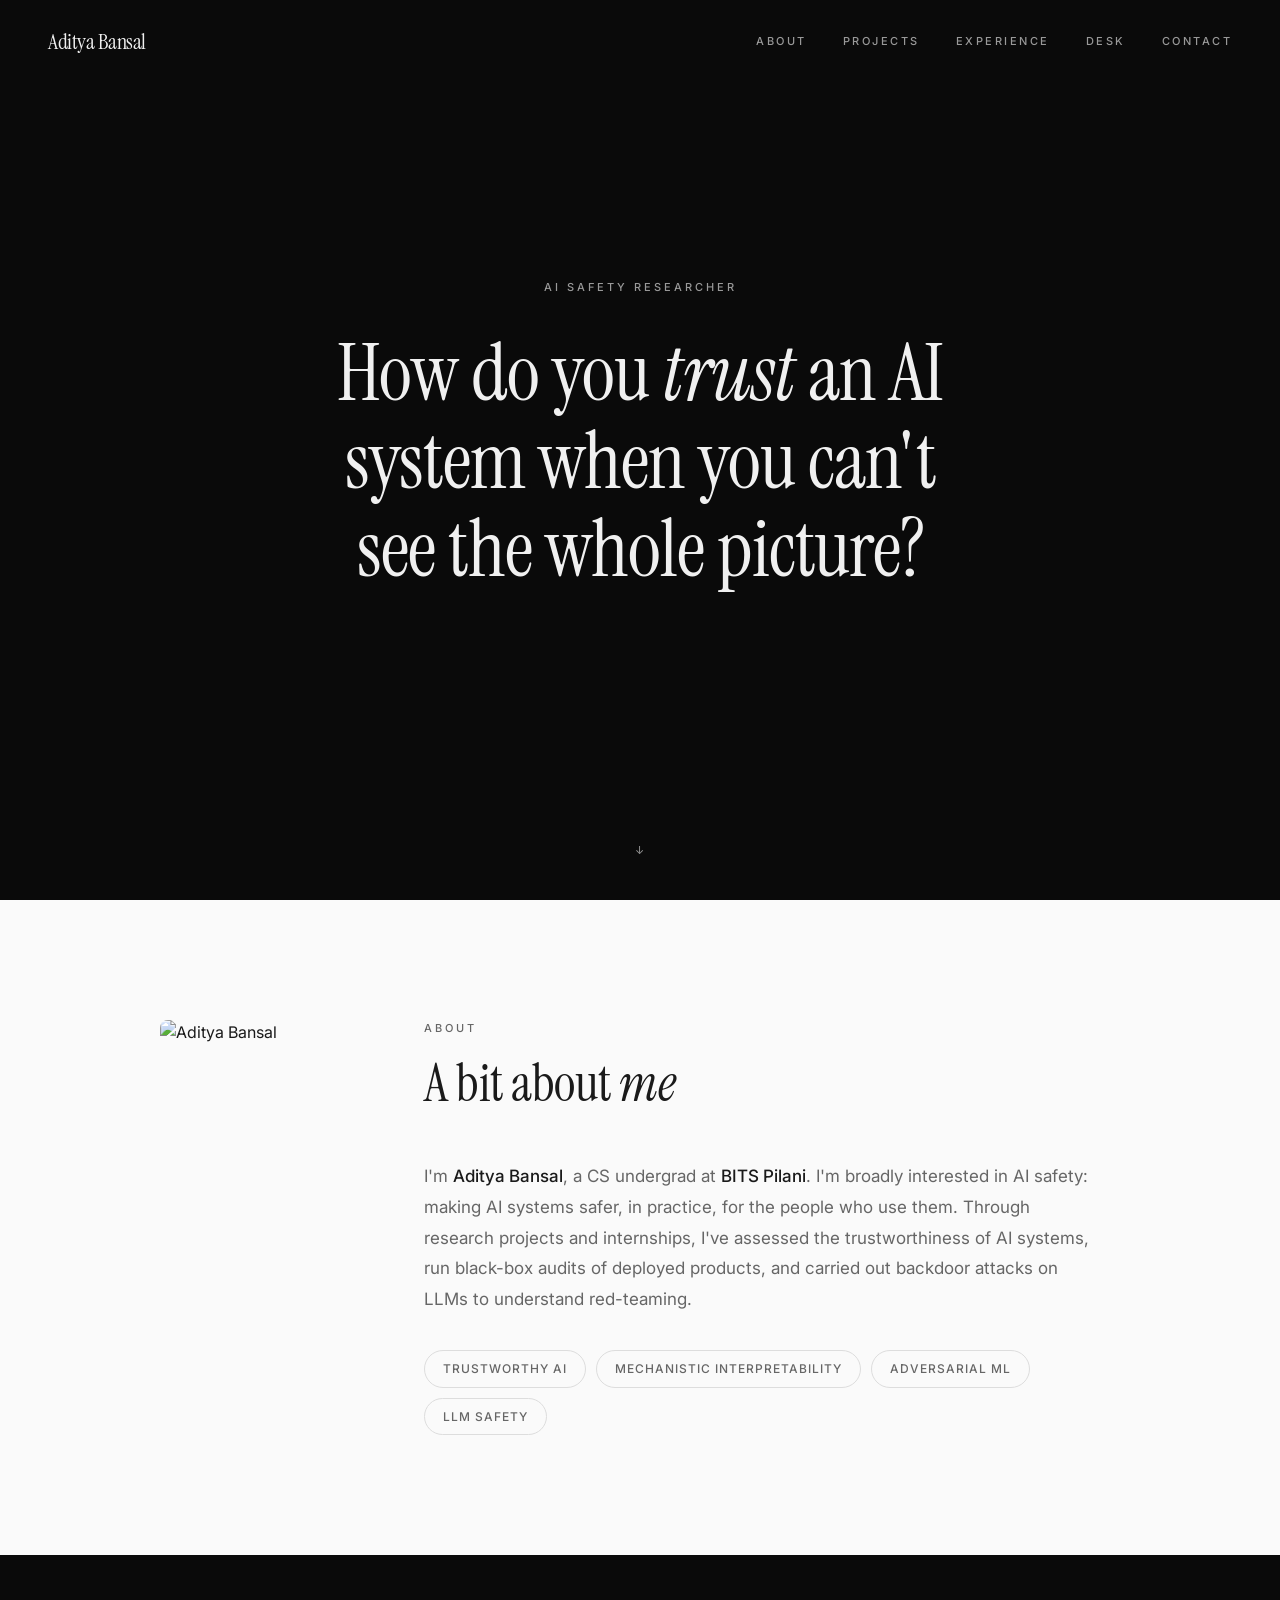
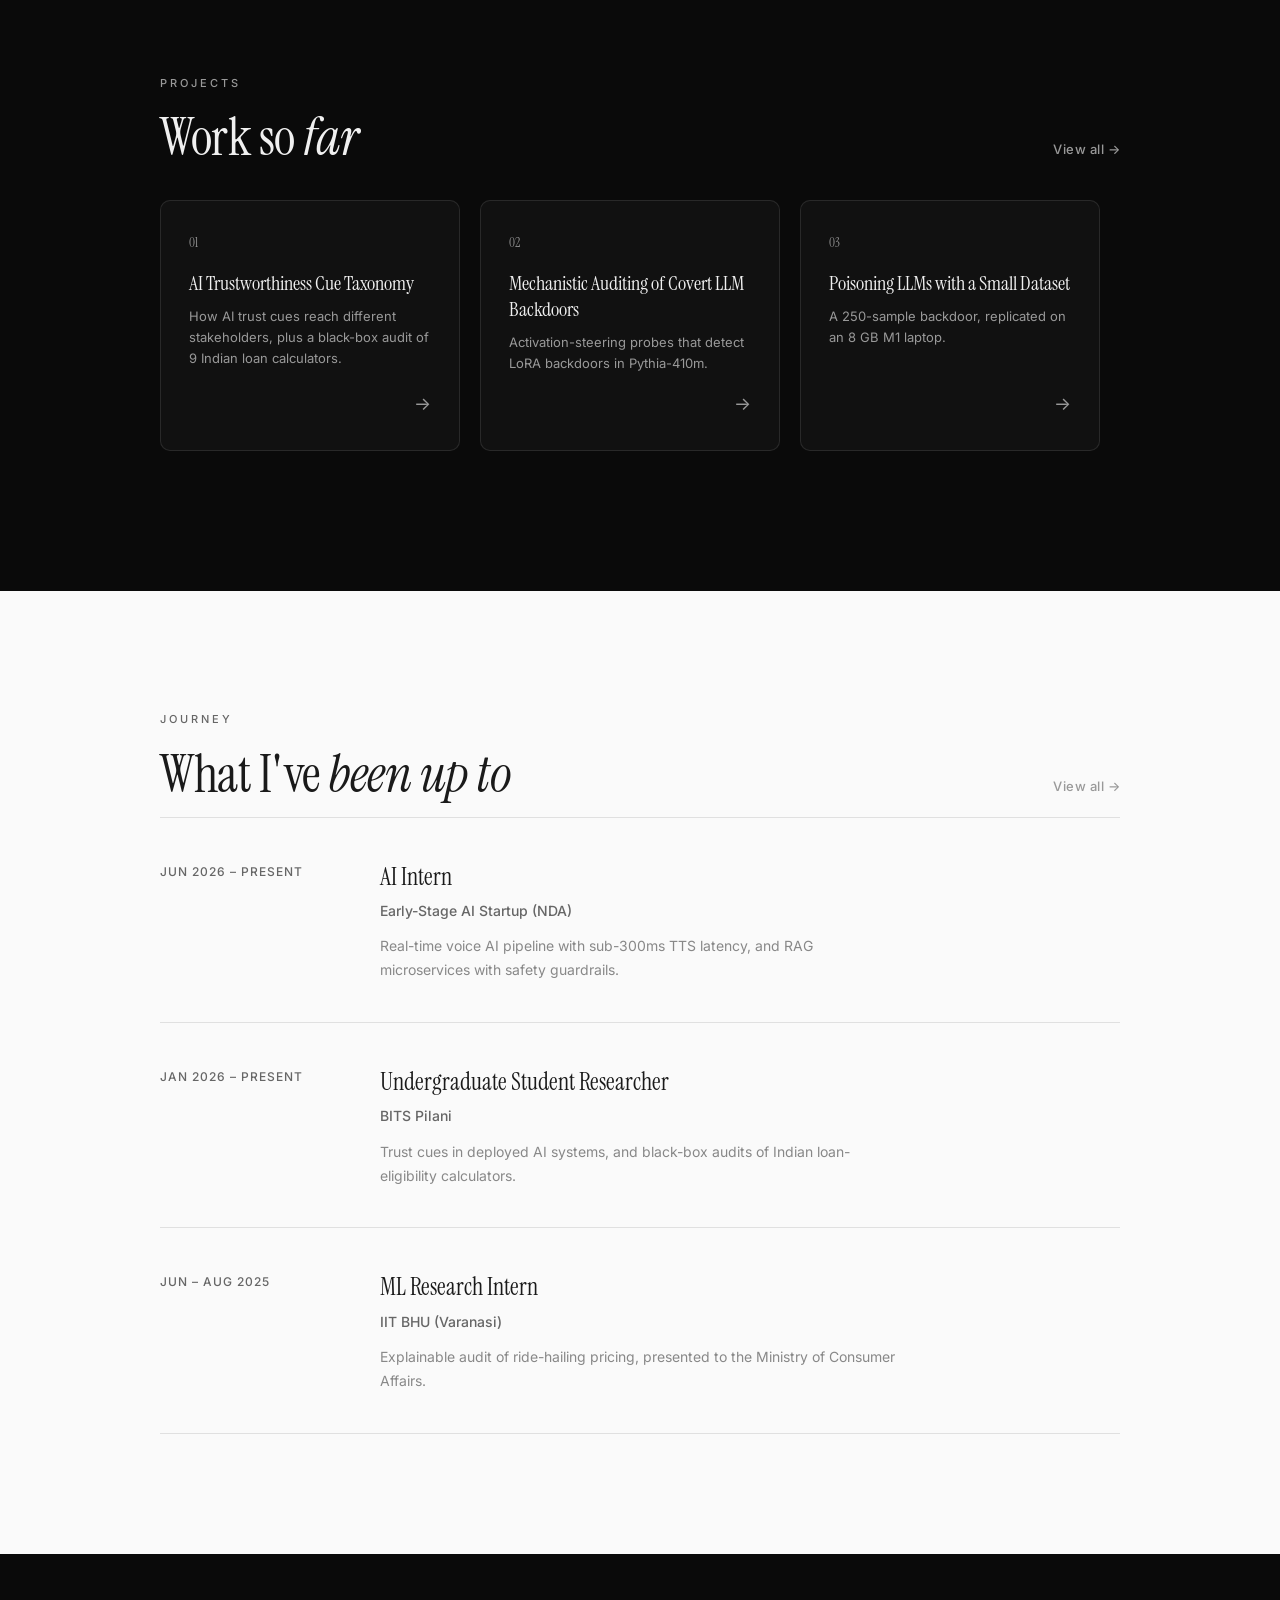
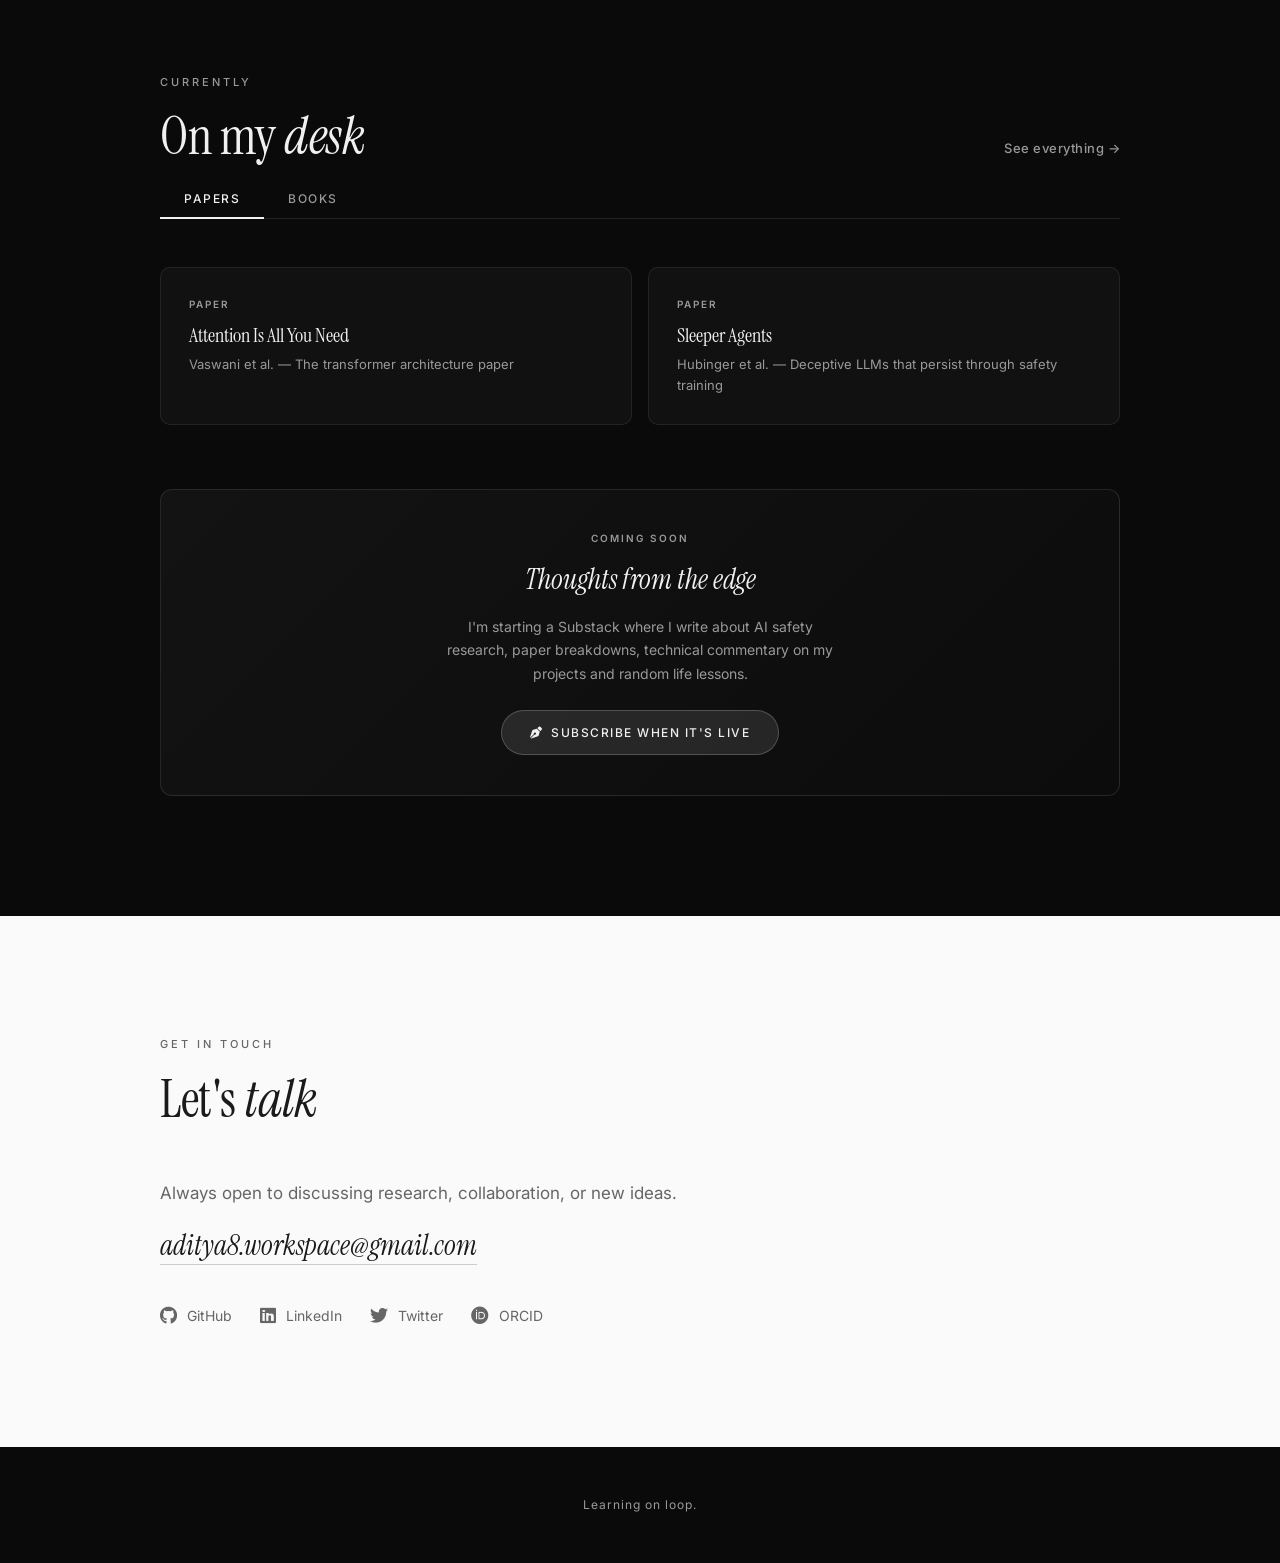
==== index.html @ e0cf34ab "Reword hero question, simplify about text and interest tags New hero question, hero subtitle removed" ====
<!DOCTYPE html>
<html lang="en">
<head>
    <meta charset="UTF-8">
    <meta name="viewport" content="width=device-width, initial-scale=1.0">
    <title>Aditya Bansal</title>
    <link rel="preconnect" href="https://fonts.googleapis.com">
    <link rel="preconnect" href="https://fonts.gstatic.com" crossorigin>
    <link href="https://fonts.googleapis.com/css2?family=Instrument+Serif:ital@0;1&family=Inter:wght@300;400;500;600&display=swap" rel="stylesheet">
    <link rel="stylesheet" href="https://cdnjs.cloudflare.com/ajax/libs/font-awesome/6.4.0/css/all.min.css">
    <link rel="stylesheet" href="style.css">
</head>
<body>

    <!-- NAV -->
    <nav>
        <a href="index.html" class="nav-name">Aditya Bansal</a>
        <div class="nav-links" id="nav-links">
            <a href="about.html">About</a>
            <a href="projects.html">Projects</a>
            <a href="experience.html">Experience</a>
            <a href="desk.html">Desk</a>
            <a href="contact.html">Contact</a>
        </div>
        <button class="nav-toggle" type="button" aria-expanded="false" aria-controls="nav-links">Menu</button>
    </nav>

    <!-- HERO -->
    <section class="hero">
        <div class="hero-bg"></div>
        <div class="hero-content">
            <div class="hero-label">AI Safety Researcher</div>
            <h1 class="hero-reveal">
                <span class="word" style="animation-delay:0.4s">How</span>
                <span class="word" style="animation-delay:0.5s">do</span>
                <span class="word" style="animation-delay:0.6s">you</span>
                <em><span class="word" style="animation-delay:0.75s">trust</span></em>
                <span class="word" style="animation-delay:0.92s">an</span>
                <span class="word" style="animation-delay:1s">AI</span>
                <span class="word" style="animation-delay:1.08s">system</span>
                <span class="word" style="animation-delay:1.16s">when</span>
                <span class="word" style="animation-delay:1.24s">you</span>
                <span class="word" style="animation-delay:1.32s">can't</span>
                <span class="word" style="animation-delay:1.4s">see</span>
                <span class="word" style="animation-delay:1.48s">the</span>
                <span class="word" style="animation-delay:1.56s">whole</span>
                <span class="word" style="animation-delay:1.64s">picture?</span>
            </h1>
        </div>
        <div class="scroll-indicator">&darr;</div>
    </section>

    <!-- ABOUT PREVIEW -->
    <section id="about" class="section-light section-fade-in">
        <div class="section-inner reveal">
            <div class="about-grid">
                <div class="about-photo-col">
                    <img src="profile.jpg" alt="Aditya Bansal" class="profile-photo">
                </div>
                <div class="about-text-col">
                    <div class="section-label">About</div>
                    <h2 class="section-title">A bit about <em>me</em></h2>
                    <p class="about-text">
                        I'm <strong>Aditya Bansal</strong>, a CS undergrad at <strong>BITS Pilani</strong>. I'm broadly interested in AI safety: making AI systems safer, in practice, for the people who use them. Through research projects and internships, I've assessed the trustworthiness of AI systems, run black-box audits of deployed products, and carried out backdoor attacks on LLMs to understand red-teaming.
                    </p>
                    <div class="interests">
                        <span class="interest-tag">Trustworthy AI</span>
                        <span class="interest-tag">Mechanistic Interpretability</span>
                        <span class="interest-tag">Adversarial ML</span>
                        <span class="interest-tag">LLM Safety</span>
                    </div>
                </div>
            </div>
        </div>
    </section>

    <!-- PROJECTS PREVIEW -->
    <section id="projects" class="section-dark section-fade-in">
        <div class="section-inner reveal">
            <div class="section-header-row">
                <div>
                    <div class="section-label">Projects</div>
                    <h2 class="section-title">Work so <em>far</em></h2>
                </div>
                <a href="projects.html" class="view-all-link">View all &rarr;</a>
            </div>
            <div class="project-slider">
                <div class="project-track">
                    <a href="projects.html" class="project-tile">
                        <span class="tile-num">01</span>
                        <h3 class="tile-title">AI Trustworthiness Cue Taxonomy</h3>
                        <p class="tile-desc">How AI trust cues reach different stakeholders, plus a black-box audit of 9 Indian loan calculators.</p>
                        <span class="tile-arrow">&rarr;</span>
                    </a>
                    <a href="projects.html" class="project-tile">
                        <span class="tile-num">02</span>
                        <h3 class="tile-title">Mechanistic Auditing of Covert LLM Backdoors</h3>
                        <p class="tile-desc">Activation-steering probes that detect LoRA backdoors in Pythia-410m.</p>
                        <span class="tile-arrow">&rarr;</span>
                    </a>
                    <a href="projects.html" class="project-tile">
                        <span class="tile-num">03</span>
                        <h3 class="tile-title">Poisoning LLMs with a Small Dataset</h3>
                        <p class="tile-desc">A 250-sample backdoor, replicated on an 8 GB M1 laptop.</p>
                        <span class="tile-arrow">&rarr;</span>
                    </a>
                </div>
            </div>
        </div>
    </section>

    <!-- EXPERIENCE PREVIEW -->
    <section id="experience" class="section-light section-fade-in">
        <div class="section-inner reveal">
            <div class="section-header-row">
                <div>
                    <div class="section-label">Journey</div>
                    <h2 class="section-title">What I've <em>been up to</em></h2>
                </div>
                <a href="experience.html" class="view-all-link dark">View all &rarr;</a>
            </div>
            <div class="exp-list">
                <div class="exp-item">
                    <div class="exp-date">Jun 2026 &ndash; Present</div>
                    <div>
                        <div class="exp-role">AI Intern</div>
                        <div class="exp-org">Early-Stage AI Startup (NDA)</div>
                        <p class="exp-desc">Real-time voice AI pipeline with sub-300ms TTS latency, and RAG microservices with safety guardrails.</p>
                    </div>
                </div>
                <div class="exp-item">
                    <div class="exp-date">Jan 2026 &ndash; Present</div>
                    <div>
                        <div class="exp-role">Undergraduate Student Researcher</div>
                        <div class="exp-org">BITS Pilani</div>
                        <p class="exp-desc">Trust cues in deployed AI systems, and black-box audits of Indian loan-eligibility calculators.</p>
                    </div>
                </div>
                <div class="exp-item">
                    <div class="exp-date">Jun &ndash; Aug 2025</div>
                    <div>
                        <div class="exp-role">ML Research Intern</div>
                        <div class="exp-org">IIT BHU (Varanasi)</div>
                        <p class="exp-desc">Explainable audit of ride-hailing pricing, presented to the Ministry of Consumer Affairs.</p>
                    </div>
                </div>
            </div>
        </div>
    </section>

    <!-- ON MY DESK -->
    <section class="section-dark section-fade-in" id="desk">
        <div class="section-inner reveal">
            <div class="section-header-row">
                <div>
                    <div class="section-label">Currently</div>
                    <h2 class="section-title">On my <em>desk</em></h2>
                </div>
                <a href="desk.html" class="view-all-link">See everything &rarr;</a>
            </div>

            <div class="desk-tabs">
                <button class="desk-tab active" data-tab="papers">Papers</button>
                <button class="desk-tab" data-tab="books">Books</button>
            </div>

            <div class="desk-panel active" id="panel-papers">
                <div class="desk-grid">
                    <div class="desk-card">
                        <div class="desk-card-label">Paper</div>
                        <div class="desk-card-title">Attention Is All You Need</div>
                        <div class="desk-card-meta">Vaswani et al. &mdash; The transformer architecture paper</div>
                    </div>
                    <div class="desk-card">
                        <div class="desk-card-label">Paper</div>
                        <div class="desk-card-title">Sleeper Agents</div>
                        <div class="desk-card-meta">Hubinger et al. &mdash; Deceptive LLMs that persist through safety training</div>
                    </div>
                </div>
            </div>

            <div class="desk-panel" id="panel-books">
                <div class="desk-grid">
                    <div class="desk-card">
                        <div class="desk-card-label">Book</div>
                        <div class="desk-card-title">Deep Learning</div>
                        <div class="desk-card-meta">Ian Goodfellow &mdash; Foundations of modern deep learning</div>
                    </div>
                </div>
            </div>

            <div class="substack-cta">
                <div class="cta-label">Coming Soon</div>
                <h3>Thoughts from the edge</h3>
                <p>I'm starting a Substack where I write about AI safety research, paper breakdowns, technical commentary on my projects and random life lessons.</p>
                <a href="https://binarybarrd.substack.com/?utm_campaign=pub&utm_medium=web" class="substack-btn"><i class="fas fa-pen-nib"></i> Subscribe when it's live</a>
            </div>
        </div>
    </section>

    <!-- CONTACT PREVIEW -->
    <section id="contact" class="section-light section-fade-in">
        <div class="section-inner reveal">
            <div class="section-label">Get in Touch</div>
            <h2 class="section-title">Let's <em>talk</em></h2>
            <p class="about-text">Always open to discussing research, collaboration, or new ideas.</p>
            <div class="email-line">
                <a href="mailto:aditya8.workspace@gmail.com">aditya8.workspace@gmail.com</a>
            </div>
            <div class="contact-links">
                <a href="https://github.com/BinaryBarrd" class="contact-link" target="_blank"><i class="fab fa-github"></i> GitHub</a>
                <a href="https://linkedin.com/in/binarybarrd" class="contact-link" target="_blank"><i class="fab fa-linkedin"></i> LinkedIn</a>
                <a href="https://twitter.com/binarrybarrd" class="contact-link" target="_blank"><i class="fab fa-twitter"></i> Twitter</a>
                <a href="https://orcid.org/0009-0008-5408-3434" class="contact-link" target="_blank"><i class="fab fa-orcid"></i> ORCID</a>
            </div>
        </div>
    </section>

    <!-- FOOTER -->
    <footer>Learning on loop.</footer>

    <script>
        // Nav background on scroll
        const nav = document.querySelector('nav');
        window.addEventListener('scroll', () => {
            nav.classList.toggle('scrolled', window.scrollY > 60);
        });

        // Reveal on scroll
        const reveals = document.querySelectorAll('.reveal');
        const observer = new IntersectionObserver((entries) => {
            entries.forEach(entry => {
                if (entry.isIntersecting) entry.target.classList.add('visible');
            });
        }, { threshold: 0.08, rootMargin: '0px 0px -60px 0px' });
        reveals.forEach(el => observer.observe(el));

        // Desk tabs
        document.querySelectorAll('.desk-tab').forEach(tab => {
            tab.addEventListener('click', () => {
                document.querySelectorAll('.desk-tab').forEach(t => t.classList.remove('active'));
                document.querySelectorAll('.desk-panel').forEach(p => p.classList.remove('active'));
                tab.classList.add('active');
                document.getElementById('panel-' + tab.dataset.tab).classList.add('active');
            });
        });

        // Project slider drag
        const track = document.querySelector('.project-track');
        const slider = document.querySelector('.project-slider');
        let isDown = false, startX, scrollLeft;
        slider.addEventListener('mousedown', e => {
            isDown = true; slider.classList.add('grabbing');
            startX = e.pageX - slider.offsetLeft;
            scrollLeft = slider.scrollLeft;
        });
        slider.addEventListener('mouseleave', () => { isDown = false; slider.classList.remove('grabbing'); });
        slider.addEventListener('mouseup', () => { isDown = false; slider.classList.remove('grabbing'); });
        slider.addEventListener('mousemove', e => {
            if (!isDown) return;
            e.preventDefault();
            const x = e.pageX - slider.offsetLeft;
            slider.scrollLeft = scrollLeft - (x - startX) * 1.5;
        });
    </script>

    <script src="nav.js"></script>
</body>
</html>
---- style.css ----
*, *::before, *::after {
    margin: 0;
    padding: 0;
    box-sizing: border-box;
}

:root {
    --bg-dark: #0a0a0a;
    --bg-light: #fafafa;
    --text-white: #f0f0f0;
    --text-muted: #999;
    --text-dark: #1a1a1a;
    --text-dark-muted: #666;
    --serif: 'Instrument Serif', serif;
    --sans: 'Inter', sans-serif;
}

html { scroll-behavior: smooth; }

body {
    font-family: var(--sans);
    background: var(--bg-dark);
    color: var(--text-white);
    font-size: 16px;
    line-height: 1.6;
    -webkit-font-smoothing: antialiased;
}

/* ===== NAV ===== */
nav {
    position: fixed;
    top: 0;
    width: 100%;
    z-index: 100;
    padding: 24px 48px;
    display: flex;
    justify-content: space-between;
    align-items: center;
    transition: background 0.3s;
}

nav.scrolled {
    background: rgba(10, 10, 10, 0.92);
    backdrop-filter: blur(12px);
}

.nav-name {
    font-family: var(--serif);
    font-size: 22px;
    color: var(--text-white);
    text-decoration: none;
    letter-spacing: -0.5px;
}

.nav-links {
    display: flex;
    gap: 36px;
}

.nav-links a {
    font-family: var(--sans);
    font-size: 11px;
    font-weight: 500;
    letter-spacing: 2.5px;
    text-transform: uppercase;
    color: var(--text-muted);
    text-decoration: none;
    transition: color 0.3s;
}

.nav-links a:hover { color: var(--text-white); }

/* ===== HERO ===== */
.hero {
    position: relative;
    min-height: 100vh;
    min-height: 100svh;
    display: flex;
    flex-direction: column;
    justify-content: center;
    align-items: center;
    text-align: center;
    padding: 0 24px;
    overflow: hidden;
}

.hero-bg {
    position: absolute;
    inset: 0;
    z-index: 0;
    background: url('hero-bg.jpg') center center / cover no-repeat;
    opacity: 0.4;
}

.hero-bg::after {
    content: '';
    position: absolute;
    inset: 0;
    background: linear-gradient(to bottom, rgba(10,10,10,0.3) 0%, rgba(10,10,10,0.8) 100%);
}

/* Section transition overlays */
.section-fade-in {
    position: relative;
}

.section-fade-in::before {
    content: '';
    position: absolute;
    top: 0;
    left: 0;
    right: 0;
    height: 100px;
    background: linear-gradient(to bottom, rgba(10,10,10,0.5), transparent);
    pointer-events: none;
    z-index: 1;
}

.section-light.section-fade-in::before {
    background: linear-gradient(to bottom, rgba(250,250,250,0.7), transparent);
}

.section-dark.section-fade-in::after {
    content: '';
    position: absolute;
    bottom: 0;
    left: 0;
    right: 0;
    height: 80px;
    background: linear-gradient(to top, rgba(10,10,10,0.3), transparent);
    pointer-events: none;
    z-index: 1;
}

.section-light.section-fade-in::after {
    content: '';
    position: absolute;
    bottom: 0;
    left: 0;
    right: 0;
    height: 80px;
    background: linear-gradient(to top, rgba(250,250,250,0.4), transparent);
    pointer-events: none;
    z-index: 1;
}

.hero-content {
    position: relative;
    z-index: 1;
    animation: heroFadeIn 1.2s cubic-bezier(0.25, 0.46, 0.45, 0.94) both;
}

@keyframes heroFadeIn {
    from { opacity: 0; transform: translateY(40px); }
    to { opacity: 1; transform: translateY(0); }
}

.hero-label {
    animation: heroFadeIn 0.8s cubic-bezier(0.25, 0.46, 0.45, 0.94) 0.2s both;
}

/* Hero word-by-word reveal */
.hero-reveal .word {
    display: inline-block;
    opacity: 0;
    transform: translateY(18px);
    animation: wordReveal 0.5s cubic-bezier(0.25, 0.46, 0.45, 0.94) both;
}

@keyframes wordReveal {
    to { opacity: 1; transform: translateY(0); }
}

.hero-sub {
    animation: heroFadeIn 0.8s cubic-bezier(0.25, 0.46, 0.45, 0.94) 1.8s both;
}

.scroll-indicator {
    animation: heroFadeIn 0.6s ease 2s both, float 2s ease-in-out 2.6s infinite;
}

.hero-label {
    font-size: 11px;
    font-weight: 500;
    letter-spacing: 3px;
    text-transform: uppercase;
    color: var(--text-muted);
    margin-bottom: 32px;
}

.hero h1 {
    font-family: var(--serif);
    font-size: clamp(42px, 7vw, 80px);
    font-weight: 400;
    line-height: 1.1;
    letter-spacing: -1px;
    max-width: 800px;
    text-wrap: balance;
    margin-bottom: 28px;
}

.hero h1 em { font-style: italic; }

.hero-sub {
    font-size: 15px;
    color: var(--text-muted);
    max-width: 480px;
    line-height: 1.7;
    margin: 0 auto;
}

.scroll-indicator {
    position: absolute;
    bottom: 40px;
    font-size: 11px;
    letter-spacing: 2px;
    text-transform: uppercase;
    color: var(--text-muted);
}

@keyframes float {
    0%, 100% { transform: translateY(0); }
    50% { transform: translateY(6px); }
}

/* ===== SECTIONS ===== */
.section-light {
    background: var(--bg-light);
    color: var(--text-dark);
    padding: 120px 48px;
}

.section-dark {
    background: var(--bg-dark);
    color: var(--text-white);
    padding: 120px 48px;
}

.section-inner {
    max-width: 960px;
    margin: 0 auto;
}

.section-label {
    font-size: 11px;
    font-weight: 500;
    letter-spacing: 3px;
    text-transform: uppercase;
    color: var(--text-dark-muted);
    margin-bottom: 16px;
}

.section-dark .section-label {
    color: var(--text-muted);
}

.section-title {
    font-family: var(--serif);
    font-size: clamp(32px, 5vw, 52px);
    font-weight: 400;
    line-height: 1.15;
    letter-spacing: -0.5px;
    margin-bottom: 48px;
}

.section-title em { font-style: italic; }

.section-header-row {
    display: flex;
    justify-content: space-between;
    align-items: flex-end;
    margin-bottom: 12px;
}

.section-header-row .section-title {
    margin-bottom: 0;
}

.view-all-link {
    font-size: 13px;
    font-weight: 500;
    letter-spacing: 0.5px;
    color: var(--text-muted);
    text-decoration: none;
    transition: color 0.3s;
    white-space: nowrap;
    padding-bottom: 8px;
}

.view-all-link:hover { color: var(--text-white); }
.view-all-link.dark:hover { color: var(--text-dark); }

/* ===== ABOUT GRID ===== */
.about-grid {
    display: grid;
    grid-template-columns: 200px 1fr;
    gap: 64px;
    align-items: start;
}

.profile-placeholder {
    width: 180px;
    height: 220px;
    background: #e8e8e8;
    border-radius: 8px;
    display: flex;
    align-items: center;
    justify-content: center;
    font-size: 48px;
    color: #ccc;
}

.profile-photo {
    width: 180px;
    height: 220px;
    object-fit: cover;
    border-radius: 8px;
}

.about-text {
    font-size: 17px;
    line-height: 1.8;
    color: var(--text-dark-muted);
    max-width: 680px;
}

.about-text strong {
    color: var(--text-dark);
    font-weight: 500;
}

.interests {
    display: flex;
    flex-wrap: wrap;
    gap: 10px;
    margin-top: 36px;
}

.interest-tag {
    font-size: 12px;
    font-weight: 500;
    letter-spacing: 1px;
    text-transform: uppercase;
    padding: 8px 18px;
    border: 1px solid #ddd;
    border-radius: 100px;
    color: var(--text-dark-muted);
}

/* ===== PROJECT SLIDER ===== */
.project-slider {
    overflow-x: auto;
    cursor: grab;
    padding: 20px 0;
    margin: 0 -48px;
    padding-left: 48px;
    padding-right: 48px;
    scrollbar-width: none;
}

.project-slider::-webkit-scrollbar { display: none; }
.project-slider.grabbing { cursor: grabbing; }

.project-track {
    display: flex;
    gap: 20px;
    width: max-content;
}

.project-tile {
    width: 300px;
    min-height: 220px;
    padding: 32px 28px;
    border: 1px solid rgba(255, 255, 255, 0.1);
    border-radius: 10px;
    background: rgba(255, 255, 255, 0.03);
    text-decoration: none;
    color: var(--text-white);
    display: flex;
    flex-direction: column;
    transition: border-color 0.3s, transform 0.3s, background 0.3s;
    flex-shrink: 0;
}

.project-tile:hover {
    border-color: rgba(255, 255, 255, 0.25);
    transform: translateY(-4px);
    background: rgba(255, 255, 255, 0.06);
}

.tile-num {
    font-family: var(--serif);
    font-size: 13px;
    color: var(--text-muted);
    margin-bottom: 16px;
}

.tile-title {
    font-family: var(--serif);
    font-size: 20px;
    font-weight: 400;
    line-height: 1.3;
    margin-bottom: 10px;
}

.tile-desc {
    font-size: 13px;
    color: var(--text-muted);
    line-height: 1.6;
    flex: 1;
}

.tile-arrow {
    font-size: 18px;
    color: var(--text-muted);
    margin-top: 16px;
    transition: transform 0.3s, color 0.3s;
    align-self: flex-end;
}

.project-tile:hover .tile-arrow {
    transform: translateX(4px);
    color: var(--text-white);
}

/* ===== EXPERIENCE ===== */
.exp-list {
    display: flex;
    flex-direction: column;
}

.exp-item {
    padding: 40px 0;
    border-bottom: 1px solid #e0e0e0;
    display: grid;
    grid-template-columns: 180px 1fr;
    gap: 40px;
    align-items: start;
}

.exp-item:first-child { border-top: 1px solid #e0e0e0; }

.section-dark .exp-item {
    border-color: rgba(255, 255, 255, 0.1);
}

.exp-date {
    font-size: 12px;
    font-weight: 500;
    letter-spacing: 1px;
    text-transform: uppercase;
    color: var(--text-dark-muted);
    padding-top: 4px;
}

.section-dark .exp-date { color: var(--text-muted); }

.exp-role {
    font-family: var(--serif);
    font-size: 24px;
    font-weight: 400;
    margin-bottom: 4px;
    color: var(--text-dark);
}

.section-dark .exp-role { color: var(--text-white); }

.exp-org {
    font-size: 14px;
    font-weight: 500;
    color: var(--text-dark-muted);
    margin-bottom: 12px;
}

.section-dark .exp-org { color: var(--text-muted); }

.exp-desc {
    font-size: 14px;
    color: #888;
    line-height: 1.7;
    max-width: 520px;
}

/* ===== READING ===== */
.reading-card {
    margin-top: 24px;
    padding: 32px;
    border: 1px solid rgba(255, 255, 255, 0.1);
    border-radius: 8px;
}

.reading-card .book-title {
    font-family: var(--serif);
    font-size: 20px;
    font-style: italic;
    margin-bottom: 4px;
}

.reading-card .book-author {
    font-size: 13px;
    color: var(--text-muted);
}

/* ===== CONTACT ===== */
.email-line {
    font-family: var(--serif);
    font-size: 28px;
    font-style: italic;
    margin-top: 16px;
}

.email-line a {
    color: var(--text-dark);
    text-decoration: none;
    border-bottom: 1px solid #ccc;
    transition: border-color 0.3s;
}

.email-line a:hover { border-color: var(--text-dark); }

.contact-links {
    display: flex;
    gap: 28px;
    margin-top: 36px;
}

.contact-link {
    display: flex;
    align-items: center;
    gap: 10px;
    font-size: 14px;
    color: var(--text-dark-muted);
    text-decoration: none;
    transition: color 0.3s;
}

.contact-link:hover { color: var(--text-dark); }
.contact-link i { font-size: 18px; }

/* ===== FOOTER ===== */
footer {
    background: var(--bg-dark);
    text-align: center;
    padding: 48px 24px;
    font-size: 12px;
    color: var(--text-muted);
    letter-spacing: 1px;
}

/* ===== SCROLL ANIMATIONS ===== */
.reveal {
    opacity: 0;
    transform: translateY(50px);
    transition: opacity 0.9s cubic-bezier(0.25, 0.46, 0.45, 0.94),
                transform 0.9s cubic-bezier(0.25, 0.46, 0.45, 0.94);
}

.reveal.visible {
    opacity: 1;
    transform: translateY(0);
}

.reveal .section-label {
    opacity: 0;
    transform: translateY(20px);
    transition: opacity 0.6s ease 0.15s, transform 0.6s ease 0.15s;
}

.reveal .section-title {
    opacity: 0;
    transform: translateY(20px);
    transition: opacity 0.6s ease 0.25s, transform 0.6s ease 0.25s;
}

.reveal .about-text,
.reveal .page-intro,
.reveal .hero-sub {
    opacity: 0;
    transform: translateY(20px);
    transition: opacity 0.6s ease 0.35s, transform 0.6s ease 0.35s;
}

.reveal .interests,
.reveal .exp-list,
.reveal .project-slider,
.reveal .desk-tabs,
.reveal .email-line,
.reveal .contact-links,
.reveal .substack-cta {
    opacity: 0;
    transform: translateY(20px);
    transition: opacity 0.6s ease 0.45s, transform 0.6s ease 0.45s;
}

.reveal.visible .section-label,
.reveal.visible .section-title,
.reveal.visible .about-text,
.reveal.visible .page-intro,
.reveal.visible .hero-sub,
.reveal.visible .interests,
.reveal.visible .exp-list,
.reveal.visible .project-slider,
.reveal.visible .desk-tabs,
.reveal.visible .email-line,
.reveal.visible .contact-links,
.reveal.visible .substack-cta {
    opacity: 1;
    transform: translateY(0);
}

.reveal .about-grid {
    opacity: 0;
    transform: translateX(-30px);
    transition: opacity 0.8s ease 0.2s, transform 0.8s ease 0.2s;
}

.reveal.visible .about-grid {
    opacity: 1;
    transform: translateX(0);
}

.reveal .section-header-row {
    opacity: 0;
    transform: translateY(20px);
    transition: opacity 0.6s ease 0.1s, transform 0.6s ease 0.1s;
}

.reveal.visible .section-header-row {
    opacity: 1;
    transform: translateY(0);
}

.reveal .desk-panel {
    opacity: 0;
    transform: translateY(15px);
    transition: opacity 0.6s ease 0.5s, transform 0.6s ease 0.5s;
}

.reveal.visible .desk-panel {
    opacity: 1;
    transform: translateY(0);
}

.reveal .exp-item {
    opacity: 0;
    transform: translateY(20px);
}

.reveal.visible .exp-item {
    opacity: 1;
    transform: translateY(0);
    transition: opacity 0.5s ease, transform 0.5s ease;
}

.reveal.visible .exp-item:nth-child(1) { transition-delay: 0.2s; }
.reveal.visible .exp-item:nth-child(2) { transition-delay: 0.35s; }
.reveal.visible .exp-item:nth-child(3) { transition-delay: 0.5s; }

/* ===== PAGE HEADER (for subpages) ===== */
.page-header {
    padding: 160px 48px 80px;
    background: var(--bg-dark);
}

.page-header .section-inner {
    max-width: 960px;
    margin: 0 auto;
}

.page-header .section-label {
    color: var(--text-muted);
}

.page-header .section-title {
    margin-bottom: 16px;
}

.page-header .page-intro {
    font-size: 16px;
    color: var(--text-muted);
    max-width: 560px;
    line-height: 1.7;
}

/* ===== DETAILED PROJECT LIST (for projects page) ===== */
.project-detail {
    padding: 48px 0;
    border-bottom: 1px solid rgba(255, 255, 255, 0.08);
}

.project-detail:first-child {
    border-top: 1px solid rgba(255, 255, 255, 0.08);
}

.project-detail-num {
    font-family: var(--serif);
    font-size: 13px;
    color: var(--text-muted);
    margin-bottom: 12px;
}

.project-detail-title {
    font-family: var(--serif);
    font-size: 28px;
    font-weight: 400;
    line-height: 1.3;
    margin-bottom: 8px;
}

.project-detail-tags {
    display: flex;
    flex-wrap: wrap;
    gap: 8px;
    margin-bottom: 16px;
}

.project-detail-meta {
    font-size: 13px;
    color: var(--text-muted);
    margin-bottom: 16px;
    line-height: 1.6;
}

/* Bullet lists (experience + projects) */
.exp-bullets,
.detail-bullets {
    list-style: none;
    margin-top: 4px;
    max-width: 640px;
}

.exp-bullets li,
.detail-bullets li {
    position: relative;
    padding-left: 18px;
    margin-bottom: 10px;
    line-height: 1.7;
}

.exp-bullets li { font-size: 14px; color: #777; }
.detail-bullets li { font-size: 15px; color: var(--text-muted); }

.exp-bullets li::before,
.detail-bullets li::before {
    content: '';
    position: absolute;
    left: 2px;
    top: 0.75em;
    width: 4px;
    height: 4px;
    border-radius: 50%;
    background: currentColor;
    opacity: 0.6;
}

.inline-link {
    color: var(--text-dark);
    text-decoration: none;
    border-bottom: 1px solid #ccc;
    white-space: nowrap;
}

.inline-link:hover { border-color: var(--text-dark); }

/* Publications */
.pub-item {
    padding: 32px 0;
    border-top: 1px solid rgba(255, 255, 255, 0.1);
    border-bottom: 1px solid rgba(255, 255, 255, 0.1);
}

.pub-title {
    font-family: var(--serif);
    font-size: 24px;
    line-height: 1.3;
    margin-bottom: 10px;
    max-width: 720px;
}

.pub-authors {
    font-size: 14px;
    color: var(--text-muted);
    margin-bottom: 4px;
}

.pub-authors strong { color: var(--text-white); font-weight: 500; }

.pub-venue {
    font-size: 13px;
    font-style: italic;
    color: var(--text-muted);
}

.project-tag {
    font-size: 10px;
    font-weight: 500;
    letter-spacing: 1.5px;
    text-transform: uppercase;
    color: var(--text-muted);
    padding: 4px 12px;
    border: 1px solid rgba(255, 255, 255, 0.15);
    border-radius: 100px;
}

.section-light .project-tag {
    border-color: #ddd;
    color: var(--text-dark-muted);
}

.project-detail-desc {
    font-size: 15px;
    color: var(--text-muted);
    line-height: 1.8;
    max-width: 640px;
}

/* ===== BACK LINK ===== */
.back-link {
    display: inline-flex;
    align-items: center;
    gap: 8px;
    font-size: 13px;
    color: var(--text-muted);
    text-decoration: none;
    margin-bottom: 48px;
    transition: color 0.3s;
}

.back-link:hover { color: var(--text-white); }
.section-light .back-link:hover { color: var(--text-dark); }

/* ===== DESK / READING SECTION ===== */
.desk-tabs {
    display: flex;
    gap: 0;
    margin-bottom: 48px;
    border-bottom: 1px solid rgba(255, 255, 255, 0.1);
}

.desk-tab {
    font-family: var(--sans);
    font-size: 12px;
    font-weight: 500;
    letter-spacing: 1.5px;
    text-transform: uppercase;
    color: var(--text-muted);
    background: none;
    border: none;
    padding: 12px 24px;
    cursor: pointer;
    position: relative;
    transition: color 0.3s;
}

.desk-tab:hover { color: var(--text-white); }

.desk-tab.active {
    color: var(--text-white);
}

.desk-tab.active::after {
    content: '';
    position: absolute;
    bottom: -1px;
    left: 0;
    right: 0;
    height: 2px;
    background: var(--text-white);
}

.section-light .desk-tab { color: var(--text-dark-muted); }
.section-light .desk-tab:hover { color: var(--text-dark); }
.section-light .desk-tab.active { color: var(--text-dark); }
.section-light .desk-tab.active::after { background: var(--text-dark); }
.section-light .desk-tabs { border-color: #ddd; }

.desk-panel {
    display: none;
    animation: panelFade 0.4s ease;
}

.desk-panel.active { display: block; }

@keyframes panelFade {
    from { opacity: 0; transform: translateY(10px); }
    to { opacity: 1; transform: translateY(0); }
}

.desk-card {
    padding: 28px;
    border: 1px solid rgba(255, 255, 255, 0.08);
    border-radius: 10px;
    background: rgba(255, 255, 255, 0.03);
    margin-bottom: 16px;
    transition: border-color 0.3s, transform 0.3s;
}

.desk-card:hover {
    border-color: rgba(255, 255, 255, 0.18);
    transform: translateY(-2px);
}

.section-light .desk-card {
    border-color: #e0e0e0;
    background: #fff;
}

.section-light .desk-card:hover {
    border-color: #ccc;
}

.desk-card-label {
    font-size: 10px;
    font-weight: 600;
    letter-spacing: 2px;
    text-transform: uppercase;
    color: var(--text-muted);
    margin-bottom: 10px;
}

.desk-card-title {
    font-family: var(--serif);
    font-size: 20px;
    font-weight: 400;
    line-height: 1.3;
    margin-bottom: 6px;
}

.desk-card-title a {
    color: inherit;
    text-decoration: none;
    border-bottom: 1px solid transparent;
    transition: border-color 0.3s;
}

.desk-card-title a:hover {
    border-color: currentColor;
}

.desk-card-meta {
    font-size: 13px;
    color: var(--text-muted);
    line-height: 1.6;
}

.desk-grid {
    display: grid;
    grid-template-columns: 1fr 1fr;
    gap: 16px;
}

/* Substack CTA */
.substack-cta {
    margin-top: 48px;
    padding: 40px;
    border: 1px solid rgba(255, 255, 255, 0.1);
    border-radius: 12px;
    background: linear-gradient(135deg, rgba(255,255,255,0.04) 0%, rgba(255,255,255,0.01) 100%);
    text-align: center;
}

.section-light .substack-cta {
    border-color: #e0e0e0;
    background: linear-gradient(135deg, #f8f8f8 0%, #fff 100%);
}

.substack-cta .cta-label {
    font-size: 10px;
    font-weight: 600;
    letter-spacing: 2px;
    text-transform: uppercase;
    color: var(--text-muted);
    margin-bottom: 12px;
}

.substack-cta h3 {
    font-family: var(--serif);
    font-size: 28px;
    font-weight: 400;
    font-style: italic;
    margin-bottom: 12px;
}

.substack-cta p {
    font-size: 14px;
    color: var(--text-muted);
    max-width: 400px;
    margin: 0 auto 24px;
    line-height: 1.7;
}

.substack-btn {
    display: inline-flex;
    align-items: center;
    gap: 8px;
    font-family: var(--sans);
    font-size: 12px;
    font-weight: 500;
    letter-spacing: 1.5px;
    text-transform: uppercase;
    color: var(--text-white);
    background: rgba(255, 255, 255, 0.1);
    border: 1px solid rgba(255, 255, 255, 0.2);
    padding: 12px 28px;
    border-radius: 100px;
    text-decoration: none;
    transition: background 0.3s, border-color 0.3s;
}

.substack-btn:hover {
    background: rgba(255, 255, 255, 0.18);
    border-color: rgba(255, 255, 255, 0.35);
}

.section-light .substack-btn {
    color: var(--text-dark);
    background: rgba(0, 0, 0, 0.05);
    border-color: #ddd;
}

.section-light .substack-btn:hover {
    background: rgba(0, 0, 0, 0.1);
    border-color: #bbb;
}

/* Desk page nature header */
.desk-hero {
    position: relative;
    padding: 160px 48px 80px;
    overflow: hidden;
}

.desk-hero-bg {
    position: absolute;
    inset: 0;
    background: url('desk-bg.jpg') center center / cover no-repeat;
    opacity: 0.2;
}

.desk-hero-bg::after {
    content: '';
    position: absolute;
    inset: 0;
    background: linear-gradient(to bottom, transparent 0%, var(--bg-dark) 100%);
}

.desk-hero .section-inner {
    position: relative;
    z-index: 1;
}

/* What's Next timeline */
.next-item {
    display: flex;
    gap: 20px;
    padding: 20px 0;
    border-bottom: 1px solid rgba(255, 255, 255, 0.06);
}

.next-item:last-child { border-bottom: none; }

.next-dot {
    width: 8px;
    height: 8px;
    border-radius: 50%;
    background: var(--text-muted);
    margin-top: 8px;
    flex-shrink: 0;
}

.next-dot.active {
    background: var(--text-white);
    box-shadow: 0 0 8px rgba(255,255,255,0.3);
}

.section-light .next-dot.active {
    background: var(--text-dark);
    box-shadow: 0 0 8px rgba(0,0,0,0.15);
}

.next-content h4 {
    font-family: var(--serif);
    font-size: 17px;
    font-weight: 400;
    margin-bottom: 4px;
}

.next-content p {
    font-size: 13px;
    color: var(--text-muted);
}

/* ===== PROJECTS HERO ===== */
.projects-hero {
    position: relative;
    padding: 160px 48px 80px;
    overflow: hidden;
}

.projects-hero-bg {
    position: absolute;
    inset: 0;
    background: url('projects-bg.jpg') center center / cover no-repeat;
    opacity: 0.18;
}

.projects-hero-bg::after {
    content: '';
    position: absolute;
    inset: 0;
    background: linear-gradient(to bottom, transparent 0%, var(--bg-dark) 100%);
}

.projects-hero .section-inner {
    position: relative;
    z-index: 1;
}

.projects-hero .section-label {
    color: var(--text-muted);
}

.projects-hero .section-title {
    margin-bottom: 16px;
}

.projects-hero .page-intro {
    font-size: 16px;
    color: var(--text-muted);
    max-width: 560px;
    line-height: 1.7;
}

/* ===== PROJECT LINKS ===== */
.project-links {
    display: flex;
    gap: 20px;
    margin-top: 20px;
}

.project-link {
    display: inline-flex;
    align-items: center;
    gap: 8px;
    font-size: 12px;
    font-weight: 500;
    letter-spacing: 1px;
    text-transform: uppercase;
    color: var(--text-muted);
    text-decoration: none;
    padding: 6px 16px;
    border: 1px solid rgba(255, 255, 255, 0.12);
    border-radius: 100px;
    transition: color 0.3s, border-color 0.3s;
}

.project-link:hover {
    color: var(--text-white);
    border-color: rgba(255, 255, 255, 0.3);
}

.project-link i {
    font-size: 14px;
}

/* ===== LOOSE THREADS (desk page) ===== */
.loose-threads {
    display: flex;
    flex-direction: column;
    gap: 0;
}

.thread-item {
    display: flex;
    gap: 16px;
    padding: 18px 0;
    font-size: 16px;
    color: var(--text-dark-muted);
    border-bottom: 1px solid #e8e8e8;
    line-height: 1.6;
}

.thread-item:first-child {
    border-top: 1px solid #e8e8e8;
}

.thread-marker {
    color: #ccc;
    flex-shrink: 0;
    font-weight: 300;
}

/* Mobile menu button (hidden on desktop) */
.nav-toggle { display: none; }

.email-large { margin-top: 8px; font-size: 32px; }

/* ===== RESPONSIVE ===== */
@media (max-width: 768px) {
    nav { padding: 18px 24px; }

    /* Mobile menu: links become a full-screen overlay */
    .nav-name, .nav-toggle { position: relative; z-index: 102; }

    .nav-toggle {
        display: block;
        background: none;
        border: none;
        padding: 8px 0;
        font-family: var(--sans);
        font-size: 11px;
        font-weight: 500;
        letter-spacing: 2.5px;
        text-transform: uppercase;
        color: var(--text-white);
        cursor: pointer;
    }

    .nav-links {
        position: fixed;
        inset: 0;
        z-index: 101;
        flex-direction: column;
        justify-content: center;
        gap: 18px;
        padding: 0 24px;
        background: var(--bg-dark);
        opacity: 0;
        visibility: hidden;
        transition: opacity 0.35s ease, visibility 0.35s ease;
    }

    .nav-links a {
        font-family: var(--serif);
        font-size: 44px;
        font-weight: 400;
        letter-spacing: -0.5px;
        text-transform: none;
        color: var(--text-white);
        transform: translateY(16px);
        transition: transform 0.45s cubic-bezier(0.25, 0.46, 0.45, 0.94), color 0.3s;
    }

    nav.open .nav-links { opacity: 1; visibility: visible; }
    nav.open .nav-links a { transform: translateY(0); }
    nav.open .nav-links a:nth-child(2) { transition-delay: 0.04s; }
    nav.open .nav-links a:nth-child(3) { transition-delay: 0.08s; }
    nav.open .nav-links a:nth-child(4) { transition-delay: 0.12s; }
    nav.open .nav-links a:nth-child(5) { transition-delay: 0.16s; }

    /* backdrop-filter would trap the fixed overlay inside the nav bar */
    nav.open { background: transparent; backdrop-filter: none; -webkit-backdrop-filter: none; }
    body.nav-open { overflow: hidden; }

    .email-large { font-size: clamp(20px, 6.4vw, 32px); overflow-wrap: anywhere; }
    .email-line { overflow-wrap: anywhere; }
    .section-light, .section-dark { padding: 80px 24px; }
    .page-header { padding: 140px 24px 60px; }

    .about-grid {
        grid-template-columns: 1fr;
        gap: 32px;
    }

    .profile-placeholder {
        width: 140px;
        height: 170px;
    }

    .exp-item {
        grid-template-columns: 1fr;
        gap: 8px;
    }

    .contact-links {
        flex-direction: column;
        gap: 16px;
    }

    .project-slider {
        margin: 0 -24px;
        padding-left: 24px;
        padding-right: 24px;
        scroll-snap-type: x mandatory;
        scroll-padding-left: 24px;
        -webkit-overflow-scrolling: touch;
    }

    .project-tile { scroll-snap-align: start; }
    .project-tile:hover { transform: none; }

    .section-header-row {
        flex-direction: column;
        align-items: flex-start;
        gap: 16px;
    }

    .desk-grid {
        grid-template-columns: 1fr;
    }

    .desk-tabs {
        overflow-x: auto;
        scrollbar-width: none;
    }

    .desk-tab { padding: 12px 16px; font-size: 10px; }

    .desk-hero { padding: 140px 24px 60px; }
    .projects-hero { padding: 140px 24px 60px; }
    .project-links { flex-wrap: wrap; }
}

@media (max-width: 480px) {
    .section-light, .section-dark { padding: 72px 20px; }
    nav { padding: 18px 20px; }
    .page-header, .desk-hero, .projects-hero { padding: 120px 20px 48px; }
    .project-slider { margin: 0 -20px; padding-left: 20px; padding-right: 20px; scroll-padding-left: 20px; }
    .project-tile { width: 78vw; min-height: 200px; }
    .project-detail-title { font-size: 24px; }
    .pub-title { font-size: 21px; }
    .hero-sub { font-size: 14px; }
    .substack-cta { padding: 32px 20px; }
}
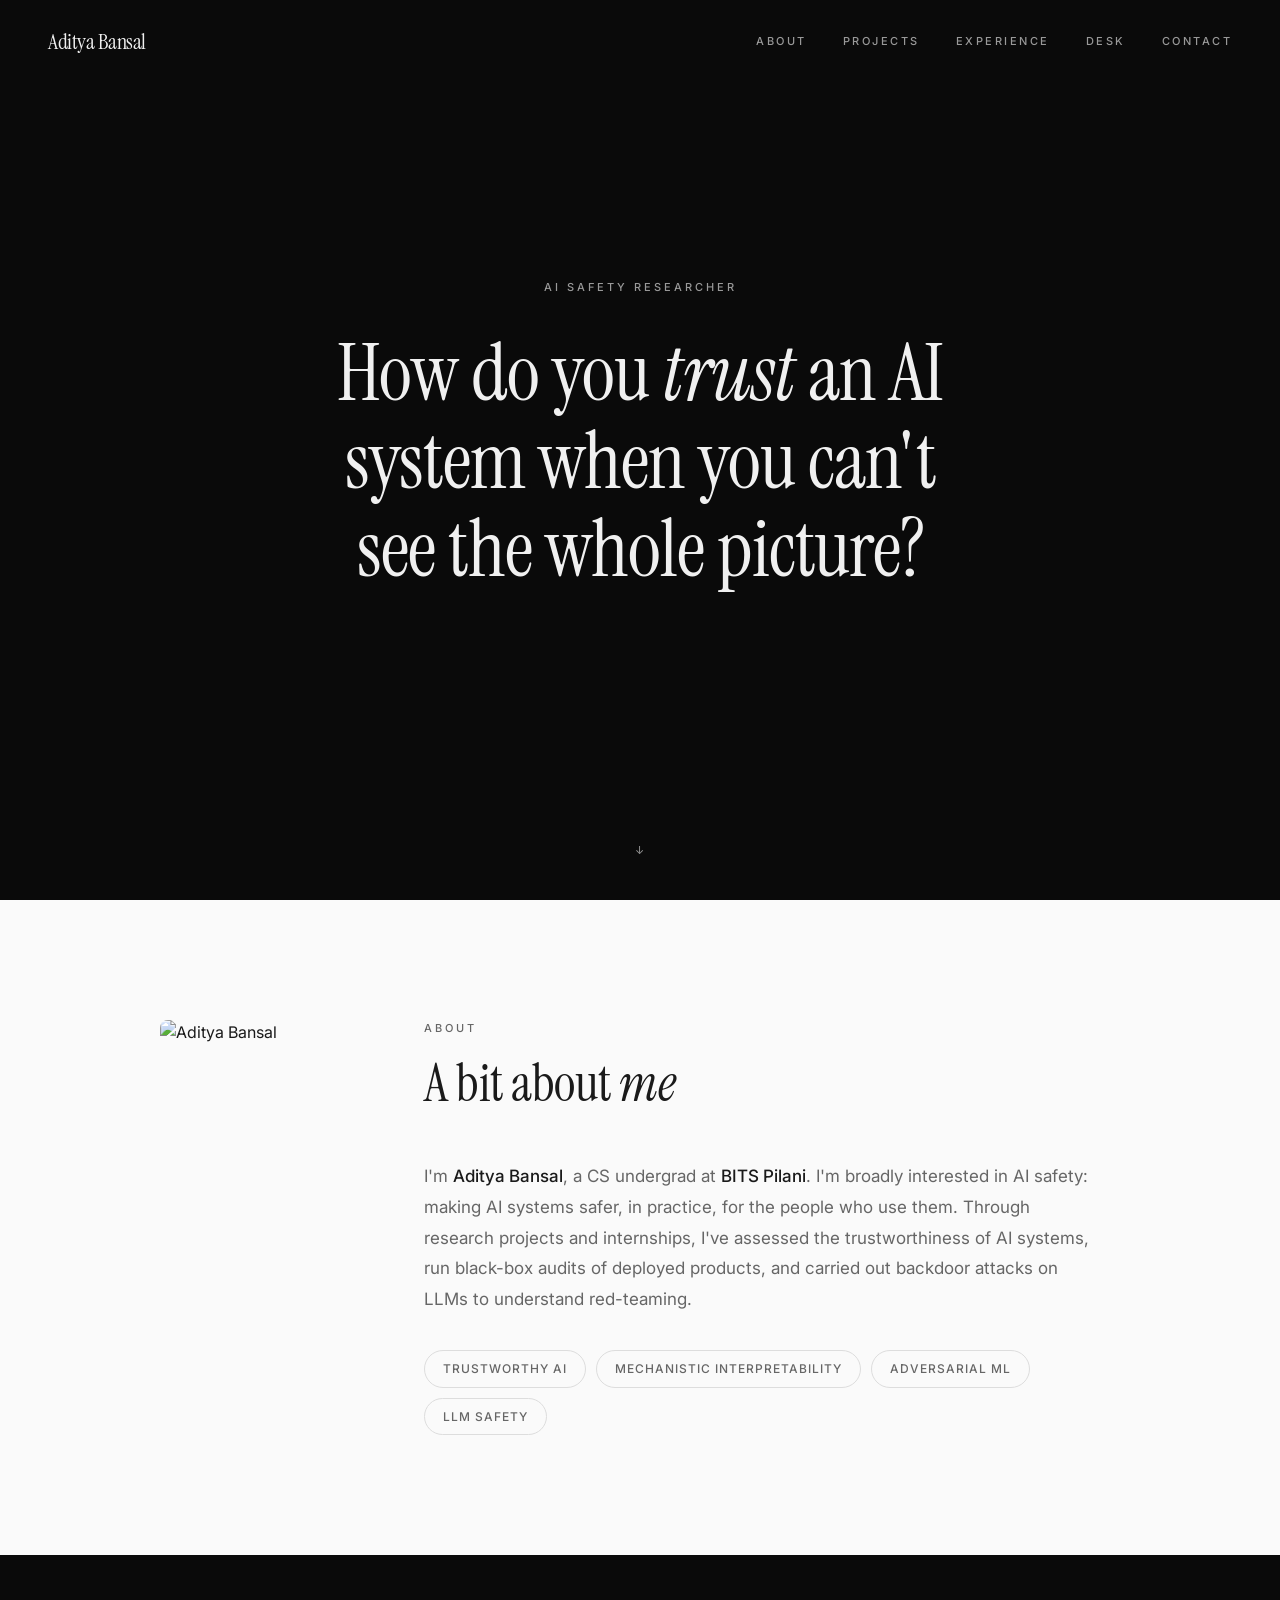
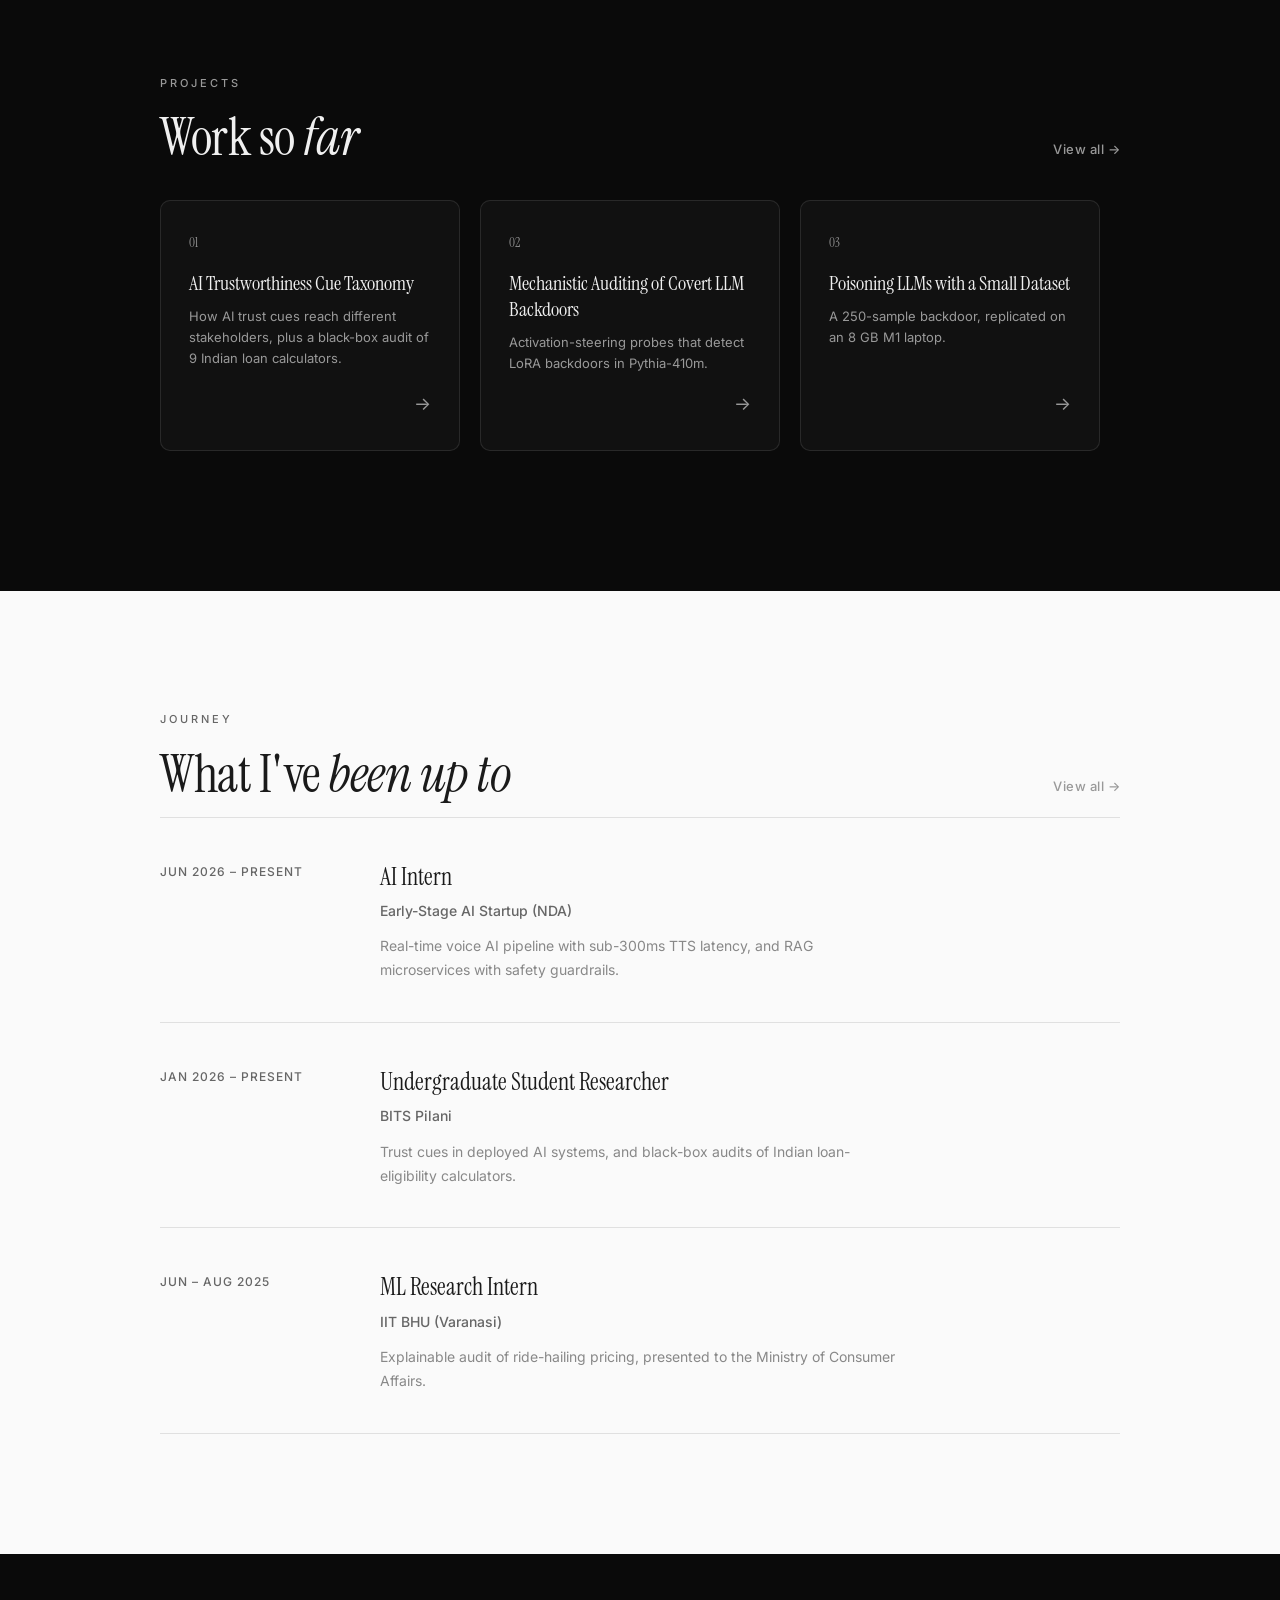
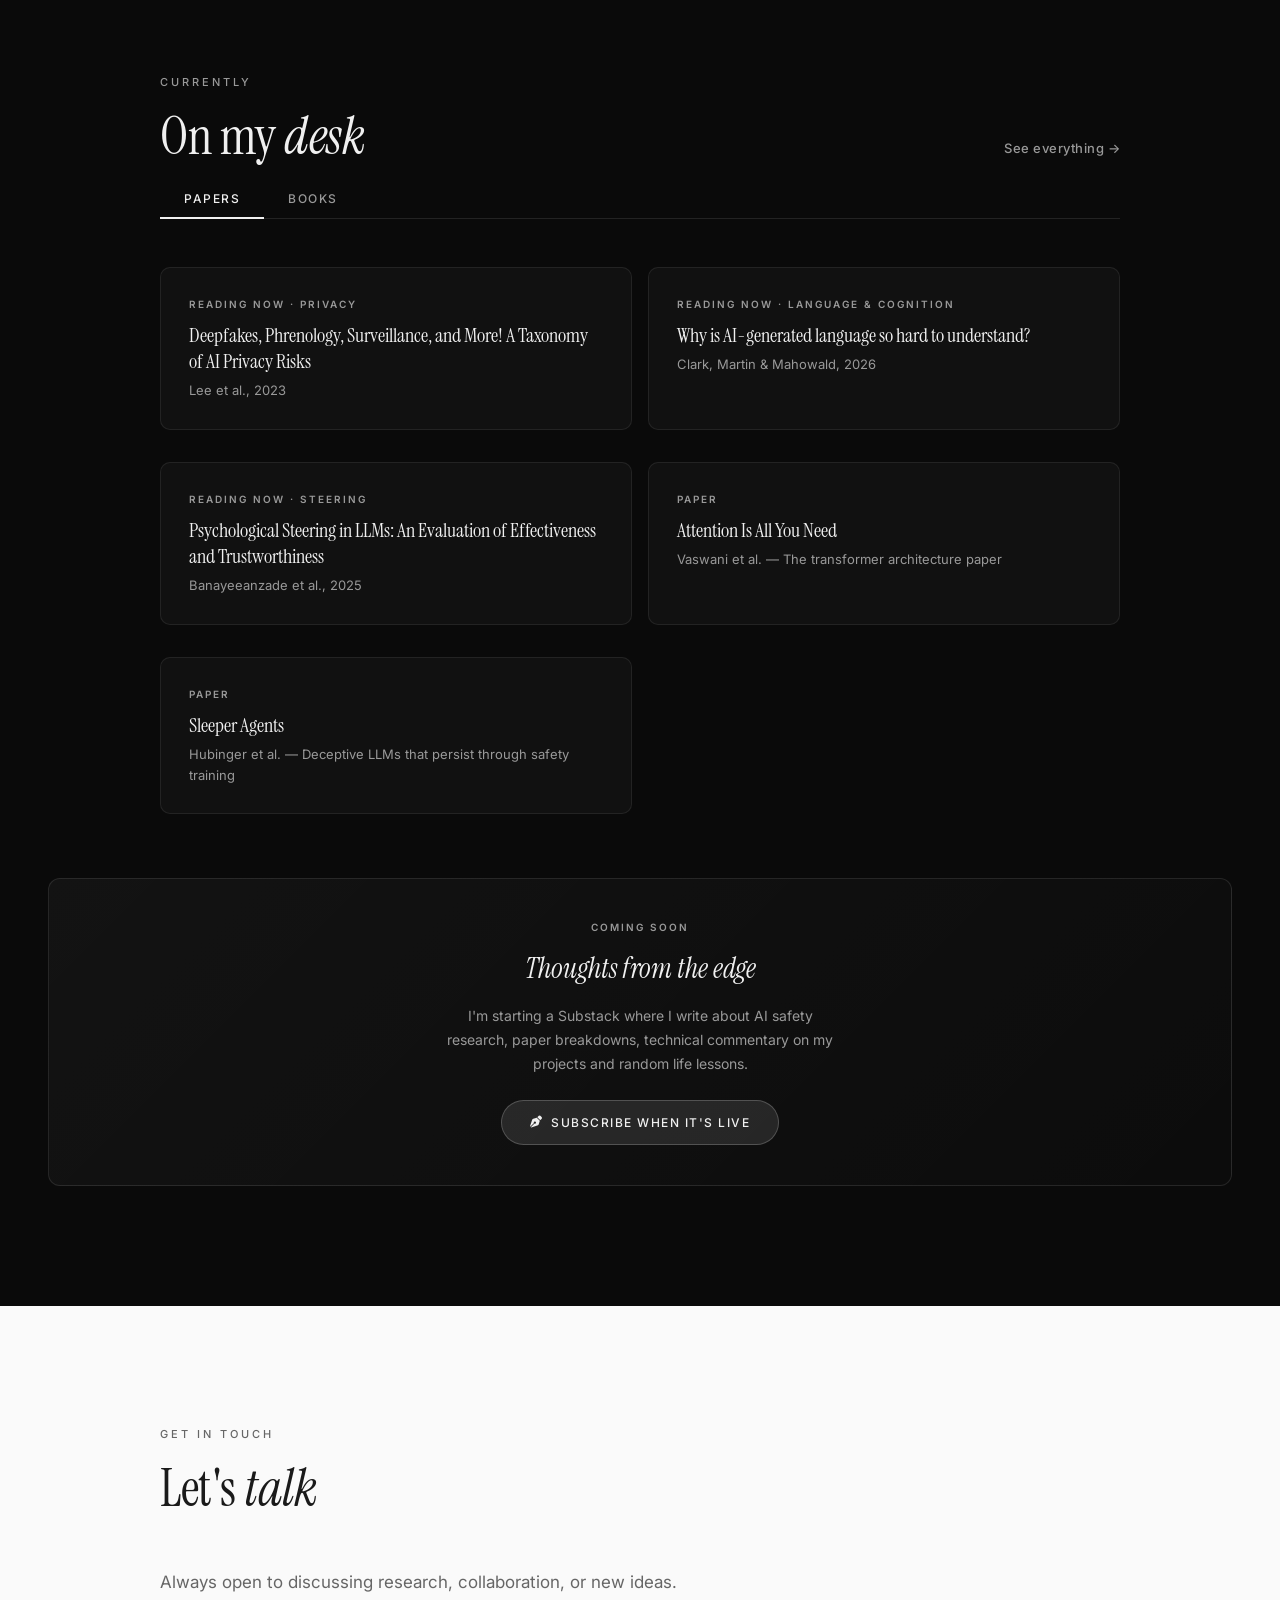
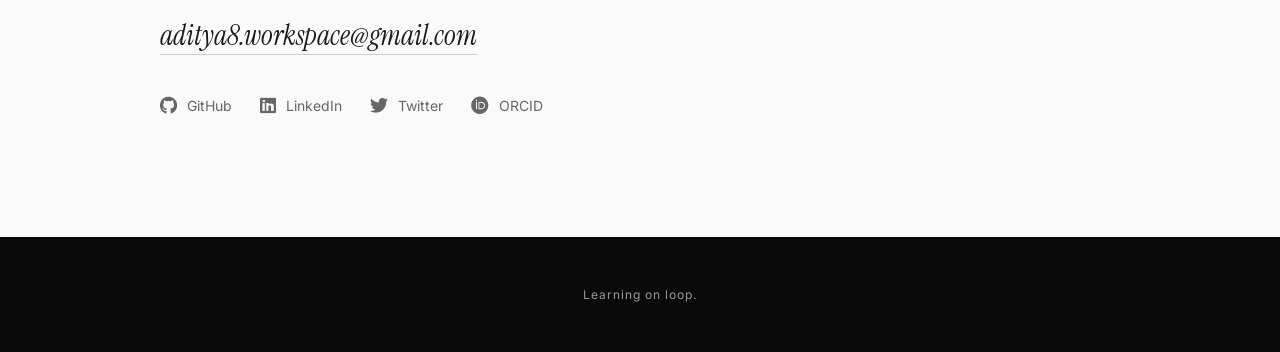
==== commit 31a39c30: "Refresh desk: new papers and books, drop threads and tutorials Add three arXiv papers (AI privacy ri" ====
--- a/index.html
+++ b/index.html
@@ -167,6 +167,21 @@
             <div class="desk-panel active" id="panel-papers">
                 <div class="desk-grid">
                     <div class="desk-card">
+                        <div class="desk-card-label">Reading now &middot; Privacy</div>
+                        <div class="desk-card-title"><a href="https://arxiv.org/abs/2310.07879" target="_blank" rel="noopener">Deepfakes, Phrenology, Surveillance, and More! A Taxonomy of AI Privacy Risks</a></div>
+                        <div class="desk-card-meta">Lee et al., 2023</div>
+                    </div>
+                    <div class="desk-card">
+                        <div class="desk-card-label">Reading now &middot; Language &amp; Cognition</div>
+                        <div class="desk-card-title"><a href="https://arxiv.org/abs/2610.29162" target="_blank" rel="noopener">Why is AI-generated language so hard to understand?</a></div>
+                        <div class="desk-card-meta">Clark, Martin &amp; Mahowald, 2026</div>
+                    </div>
+                    <div class="desk-card">
+                        <div class="desk-card-label">Reading now &middot; Steering</div>
+                        <div class="desk-card-title"><a href="https://arxiv.org/abs/2510.04484" target="_blank" rel="noopener">Psychological Steering in LLMs: An Evaluation of Effectiveness and Trustworthiness</a></div>
+                        <div class="desk-card-meta">Banayeeanzade et al., 2025</div>
+                    </div>
+                    <div class="desk-card">
                         <div class="desk-card-label">Paper</div>
                         <div class="desk-card-title">Attention Is All You Need</div>
                         <div class="desk-card-meta">Vaswani et al. &mdash; The transformer architecture paper</div>
@@ -182,9 +197,20 @@
             <div class="desk-panel" id="panel-books">
                 <div class="desk-grid">
                     <div class="desk-card">
-                        <div class="desk-card-label">Book</div>
-                        <div class="desk-card-title">Deep Learning</div>
-                        <div class="desk-card-meta">Ian Goodfellow &mdash; Foundations of modern deep learning</div>
+                        <div class="desk-card-label">Currently Reading</div>
+                        <div class="desk-card-title">Influence: The Psychology of Persuasion</div>
+                        <div class="desk-card-meta">Robert Cialdini &mdash; The science behind why people say yes.</div>
+                    </div>
+                    <div class="desk-card">
+                        <div class="desk-card-label">Currently Reading</div>
+                        <div class="desk-card-title">AI Snake Oil</div>
+                        <div class="desk-card-meta">Arvind Narayanan &amp; Sayash Kapoor &mdash; What AI can do, what it can't, and how to tell the difference.</div>
+                    </div>
+                    <div class="desk-card">
+                        <div class="desk-card-label">Next on the List</div>
+                        <div class="desk-card-title">Psycho-Cybernetics</div>
+                        <div class="desk-card-meta">Maxwell Maltz &mdash; On self-image and how it shapes behaviour.</div>
+                    </div>
                     </div>
                 </div>
             </div>
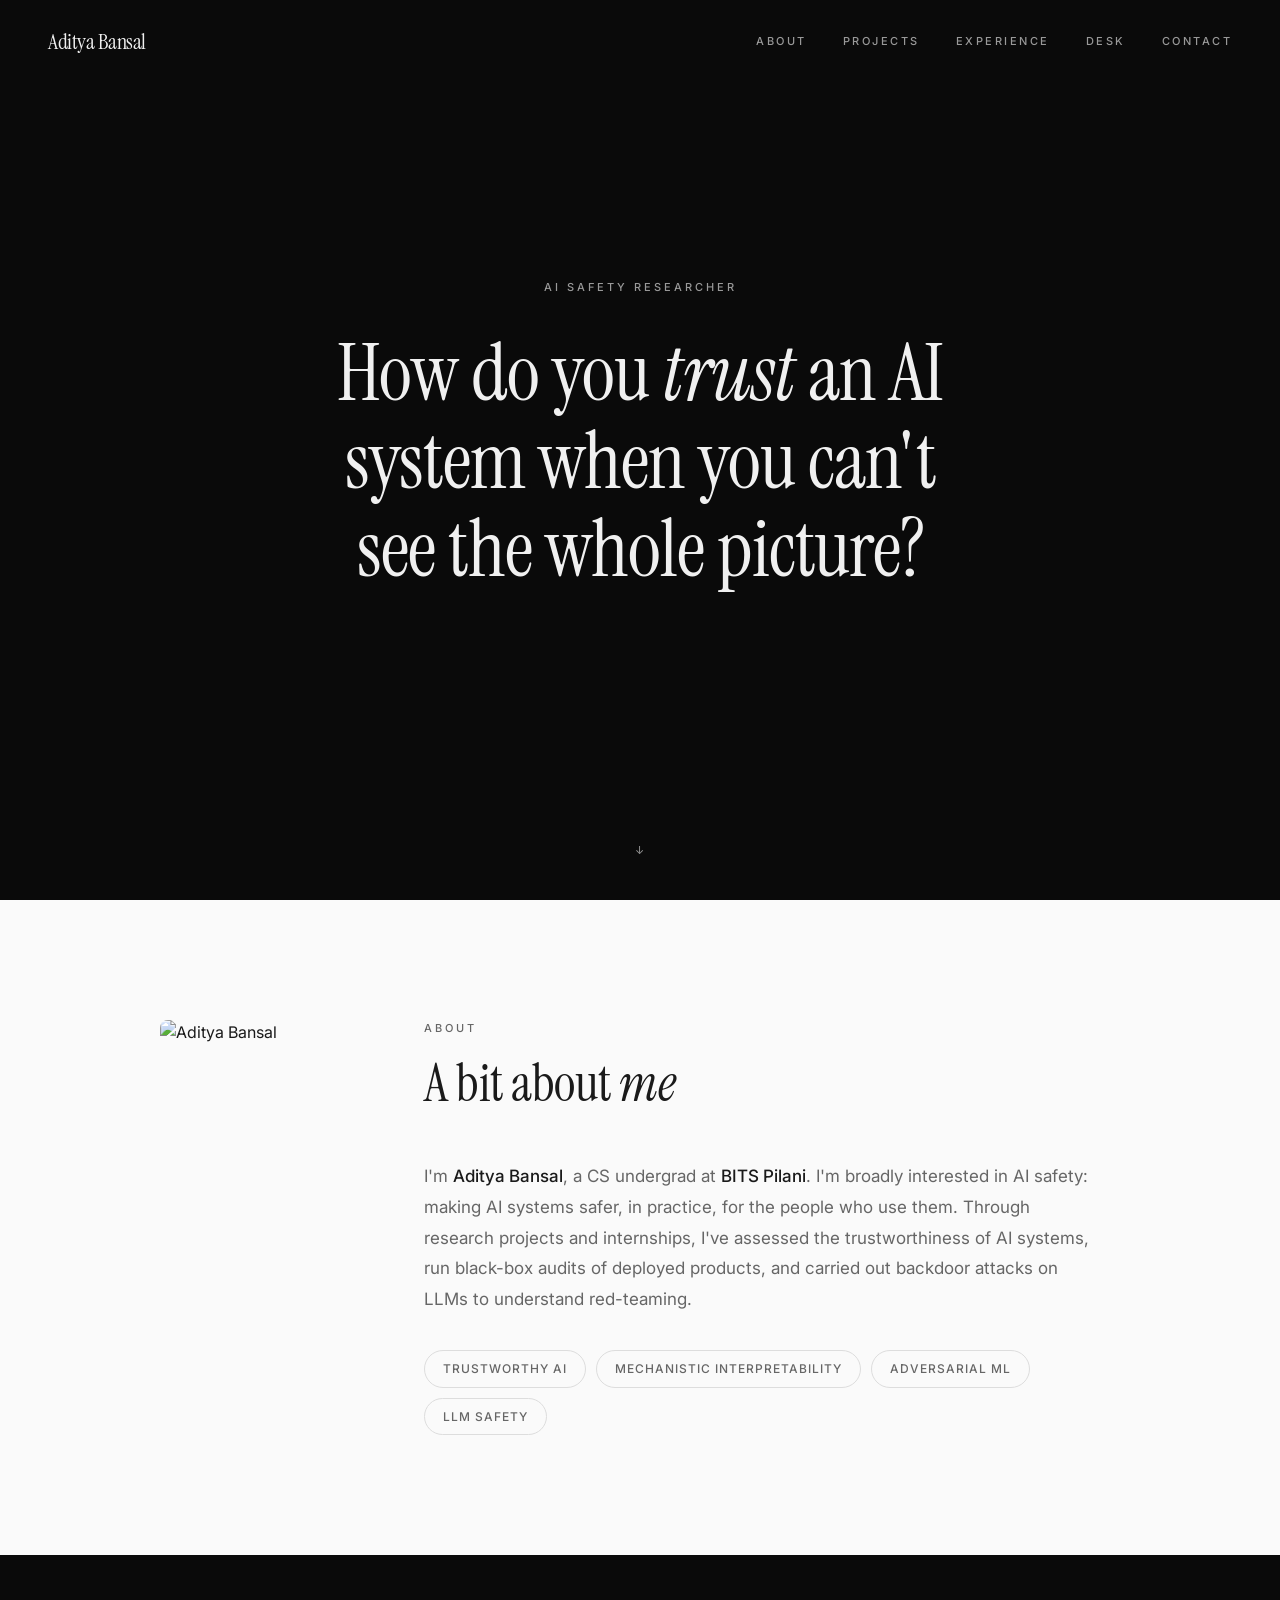
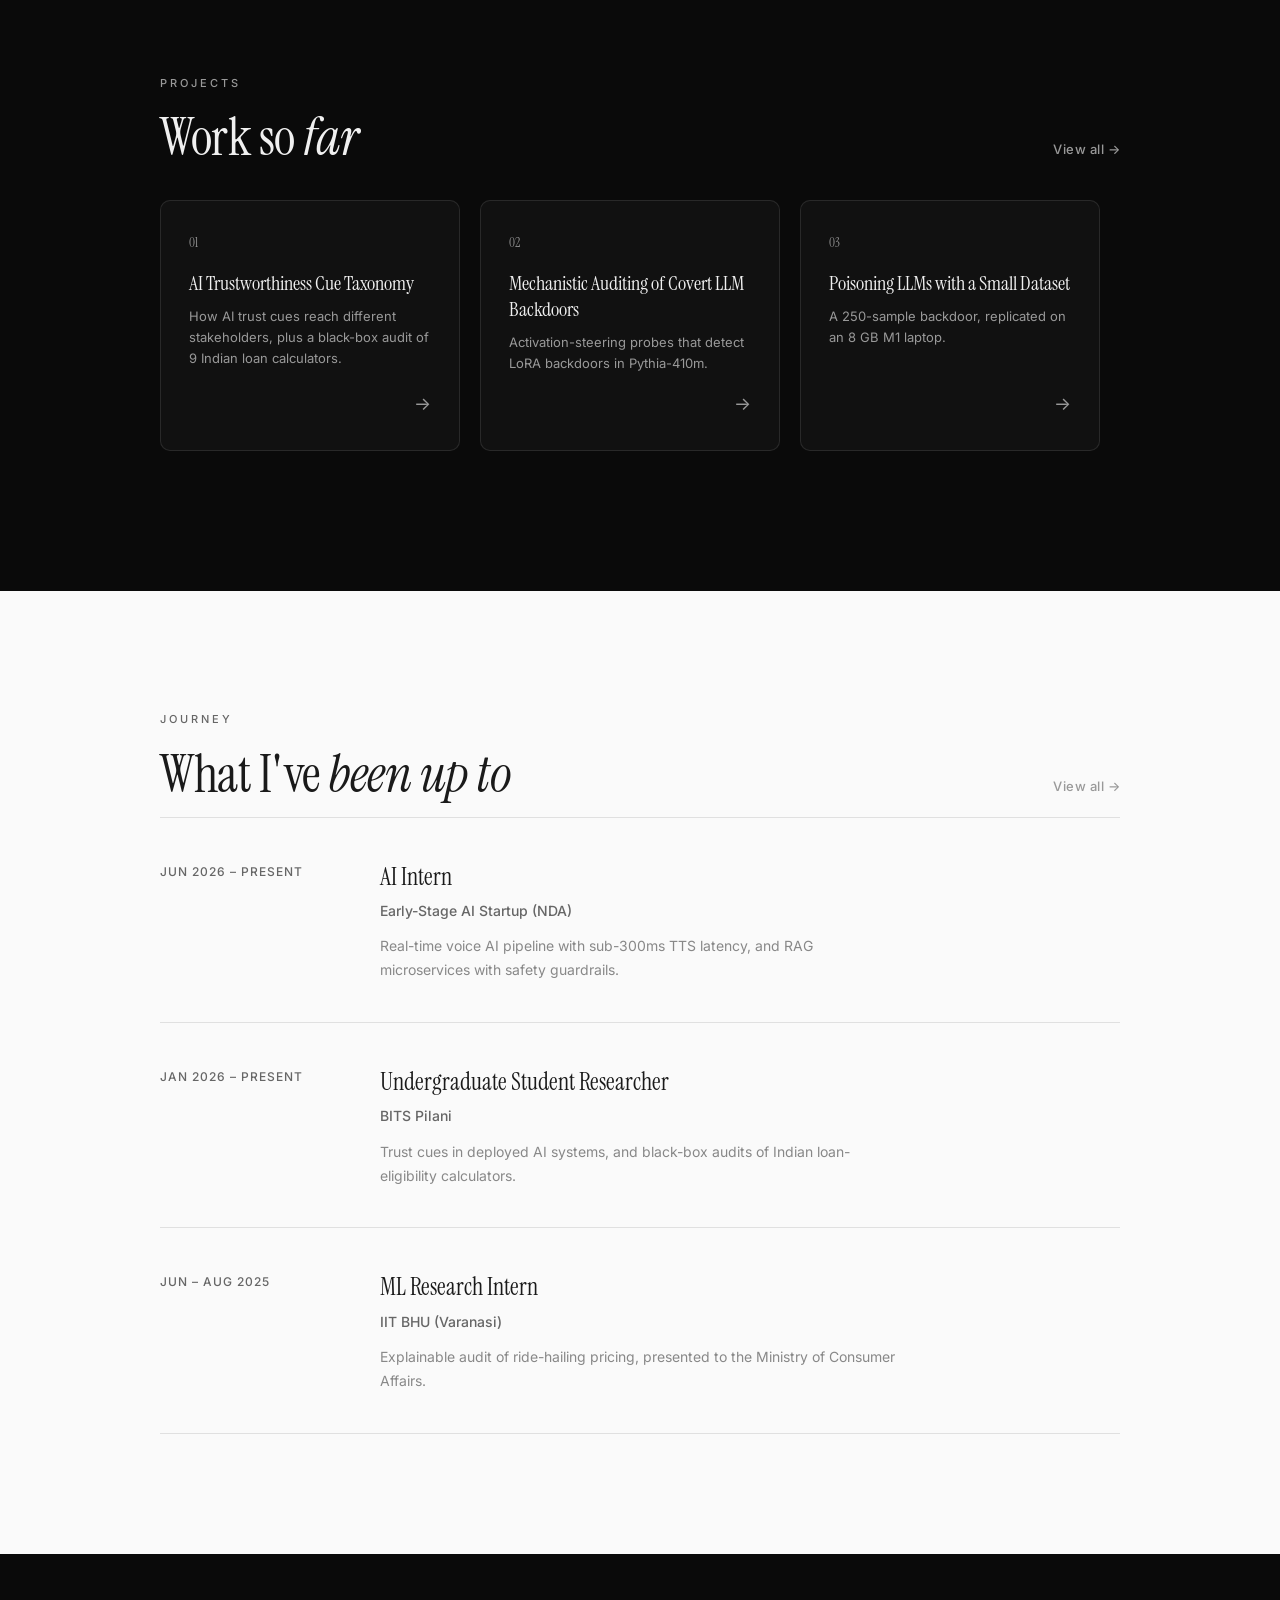
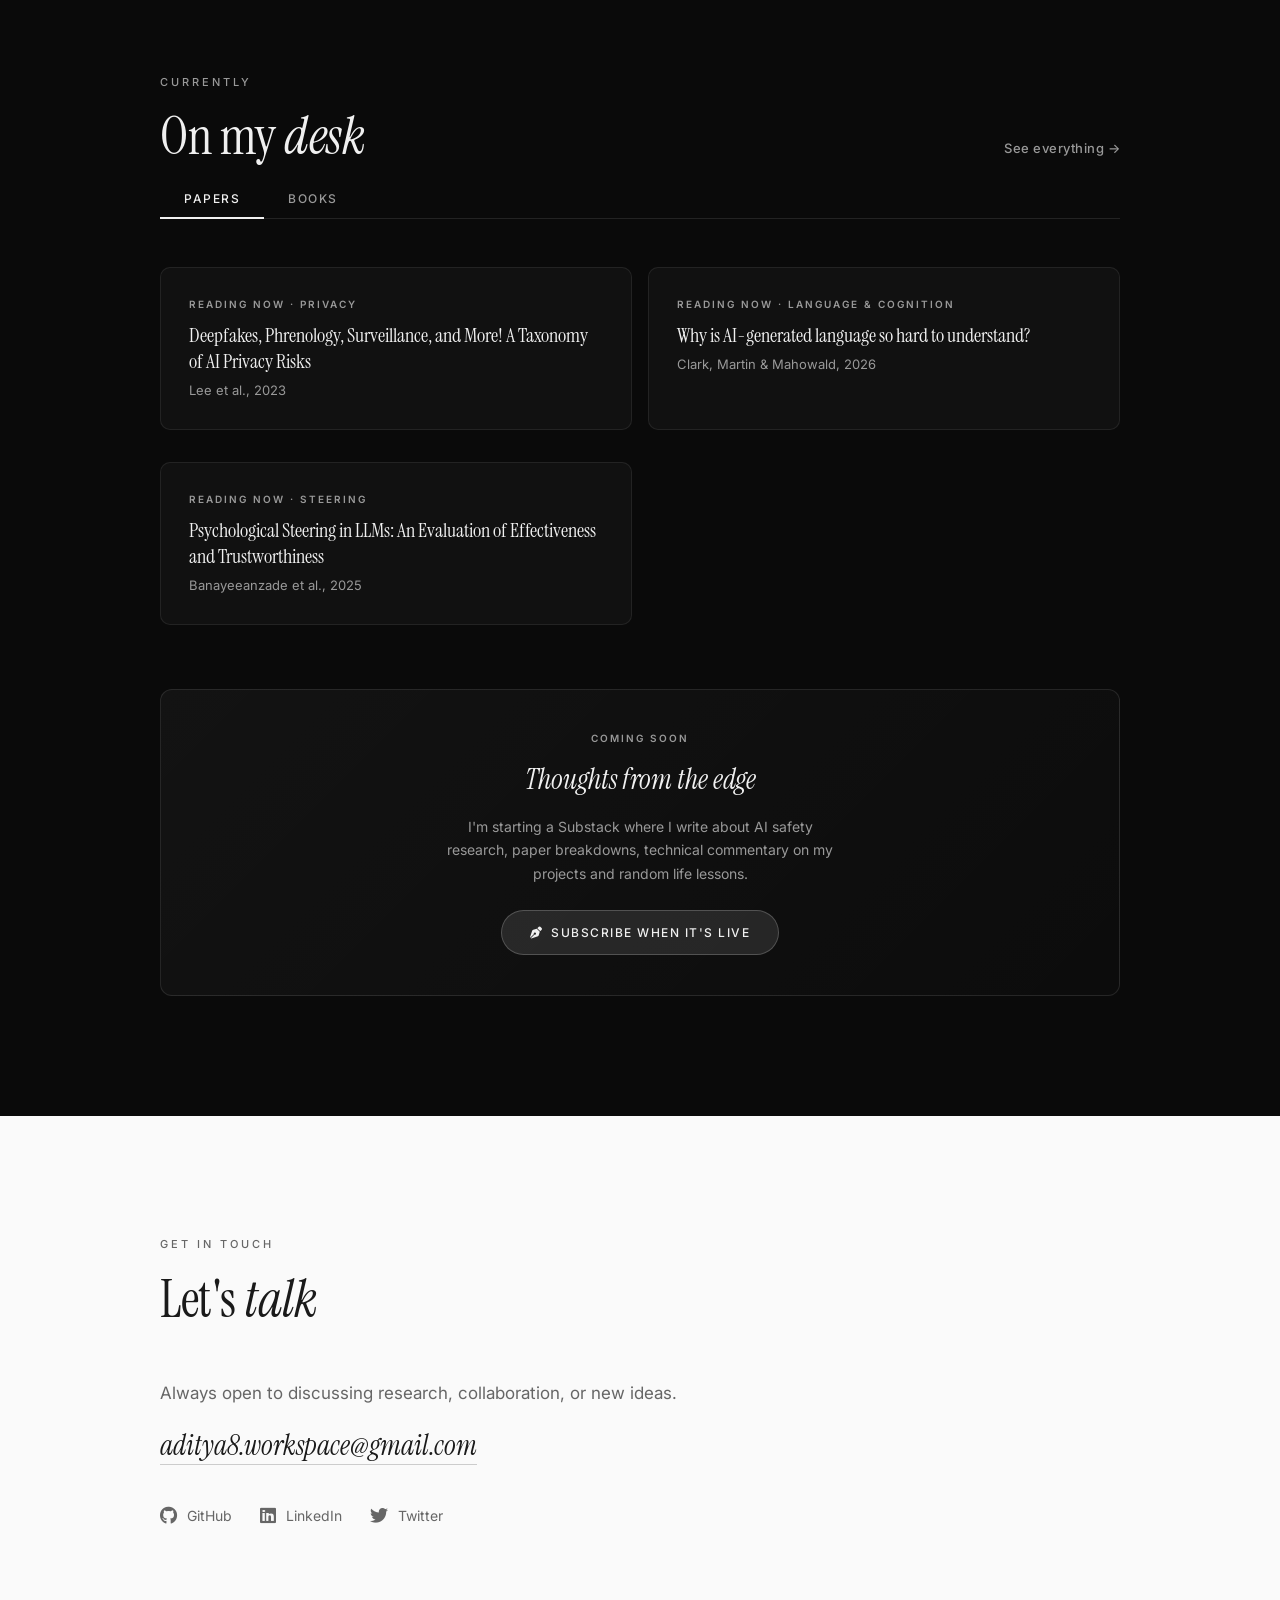
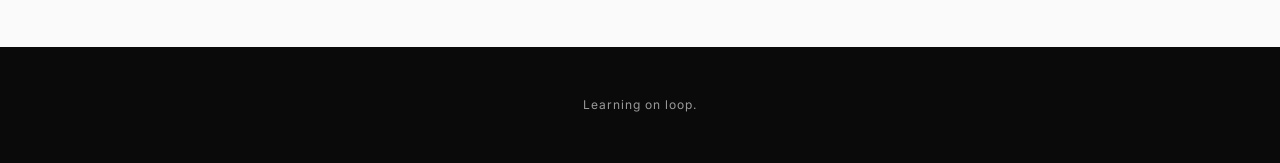
==== commit 6e6a3772: "Remove old desk papers and ORCID, fix stray tag in home desk Keep only the three new arXiv papers on" ====
--- a/index.html
+++ b/index.html
@@ -181,16 +181,6 @@
                         <div class="desk-card-title"><a href="https://arxiv.org/abs/2510.04484" target="_blank" rel="noopener">Psychological Steering in LLMs: An Evaluation of Effectiveness and Trustworthiness</a></div>
                         <div class="desk-card-meta">Banayeeanzade et al., 2025</div>
                     </div>
-                    <div class="desk-card">
-                        <div class="desk-card-label">Paper</div>
-                        <div class="desk-card-title">Attention Is All You Need</div>
-                        <div class="desk-card-meta">Vaswani et al. &mdash; The transformer architecture paper</div>
-                    </div>
-                    <div class="desk-card">
-                        <div class="desk-card-label">Paper</div>
-                        <div class="desk-card-title">Sleeper Agents</div>
-                        <div class="desk-card-meta">Hubinger et al. &mdash; Deceptive LLMs that persist through safety training</div>
-                    </div>
                 </div>
             </div>
 
@@ -210,7 +200,6 @@
                         <div class="desk-card-label">Next on the List</div>
                         <div class="desk-card-title">Psycho-Cybernetics</div>
                         <div class="desk-card-meta">Maxwell Maltz &mdash; On self-image and how it shapes behaviour.</div>
-                    </div>
                     </div>
                 </div>
             </div>
@@ -237,7 +226,6 @@
                 <a href="https://github.com/BinaryBarrd" class="contact-link" target="_blank"><i class="fab fa-github"></i> GitHub</a>
                 <a href="https://linkedin.com/in/binarybarrd" class="contact-link" target="_blank"><i class="fab fa-linkedin"></i> LinkedIn</a>
                 <a href="https://twitter.com/binarrybarrd" class="contact-link" target="_blank"><i class="fab fa-twitter"></i> Twitter</a>
-                <a href="https://orcid.org/0009-0008-5408-3434" class="contact-link" target="_blank"><i class="fab fa-orcid"></i> ORCID</a>
             </div>
         </div>
     </section>
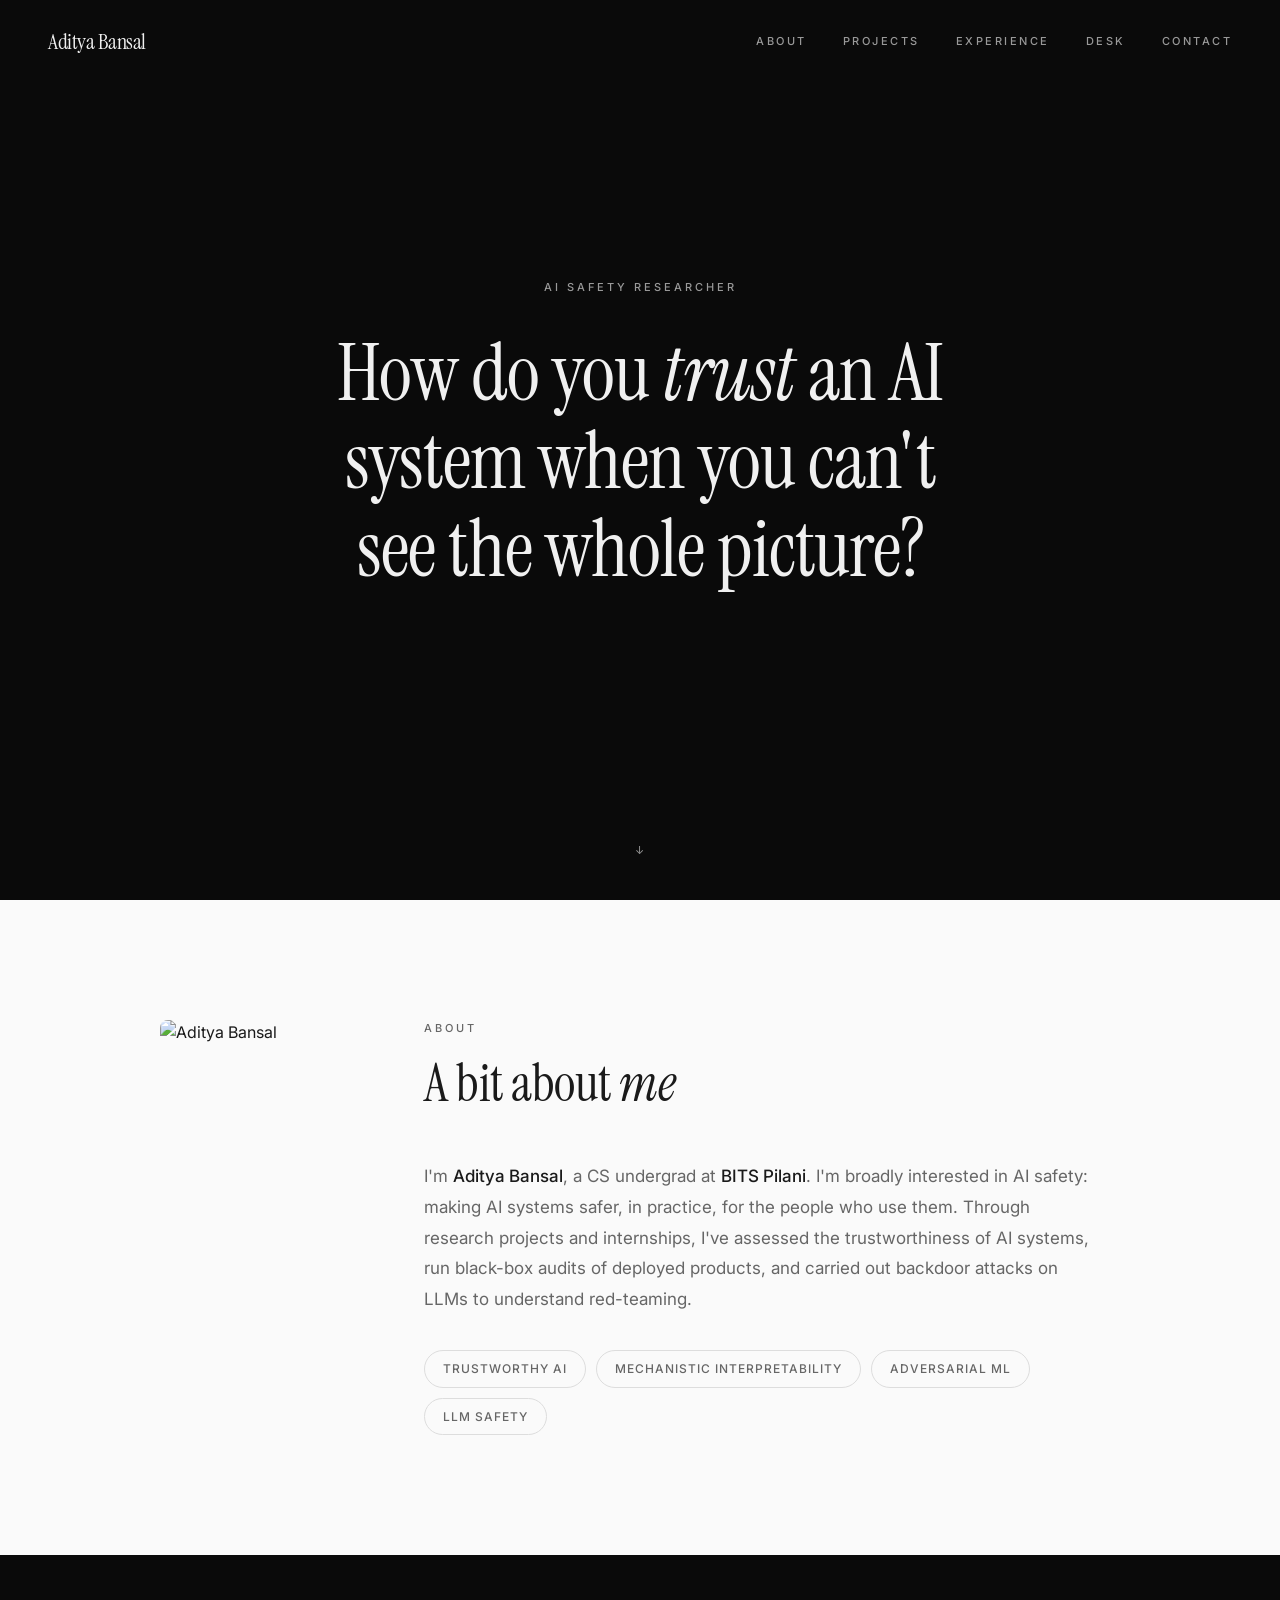
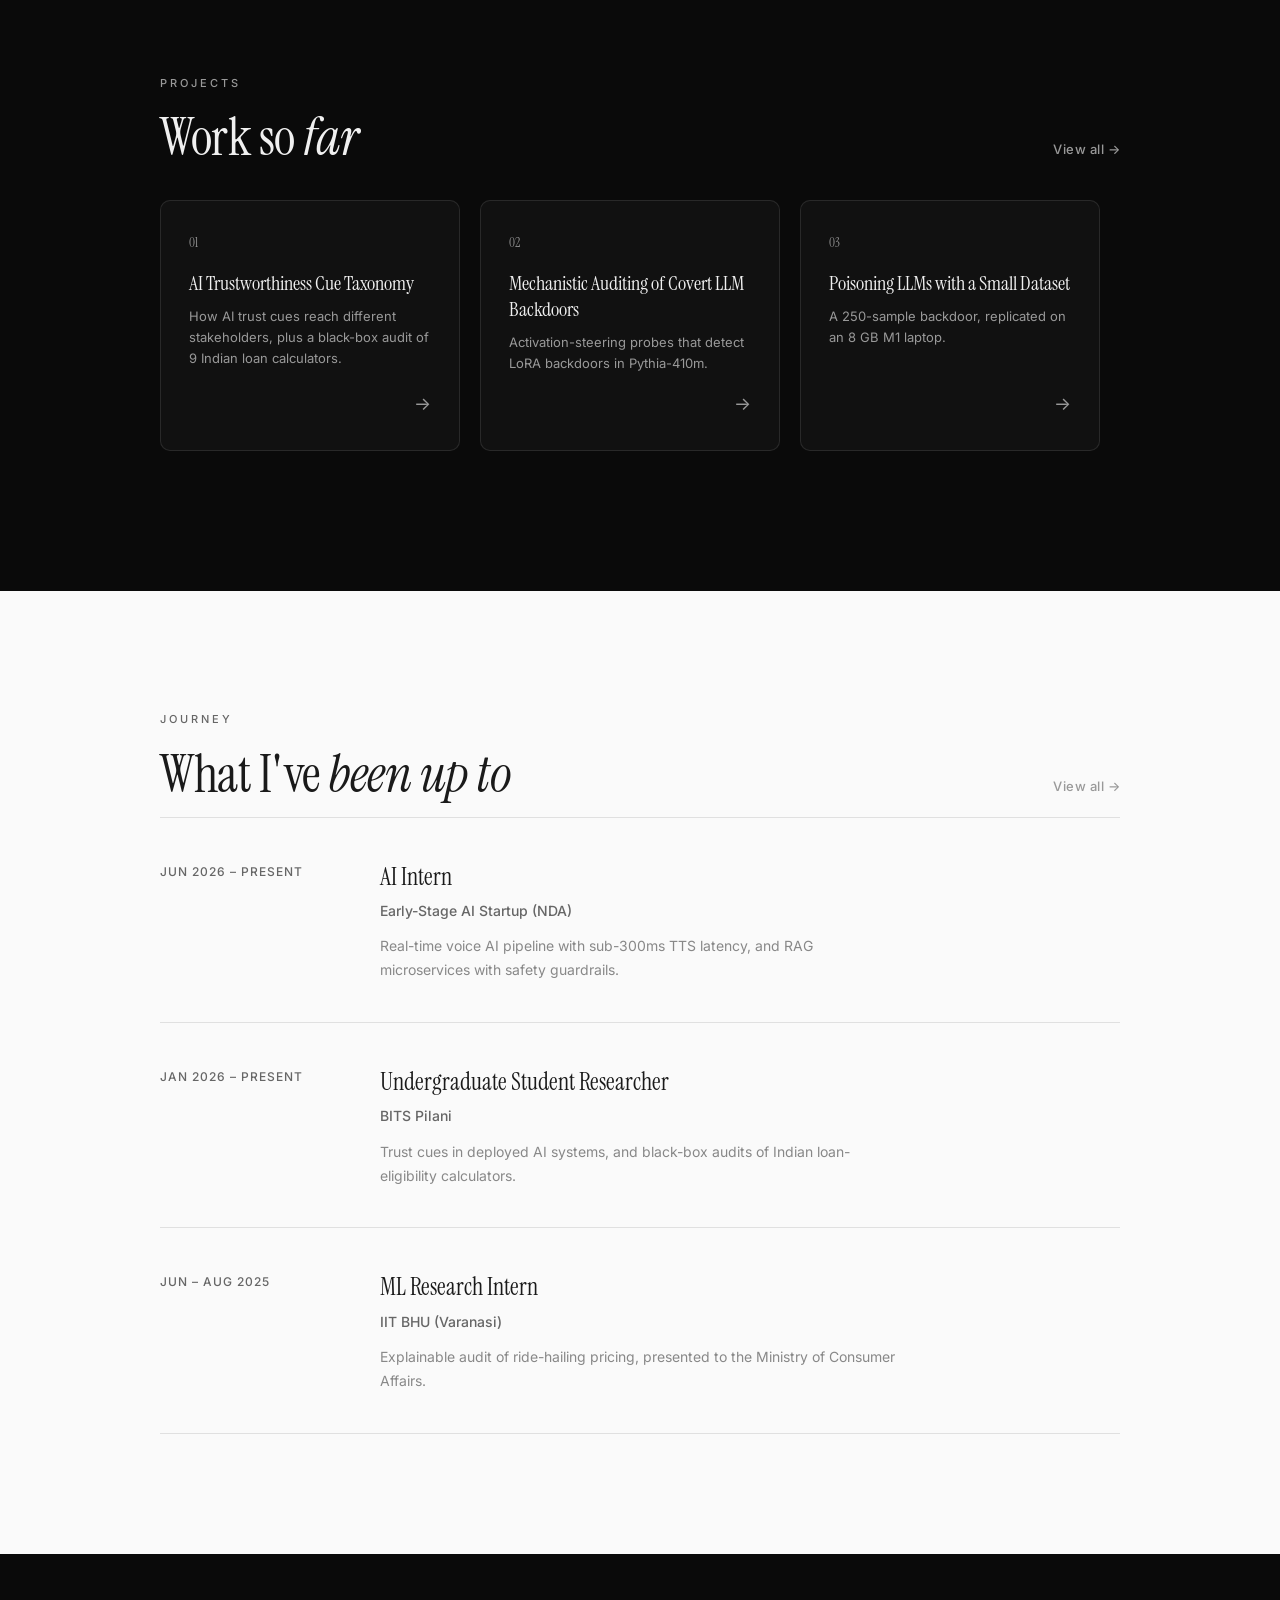
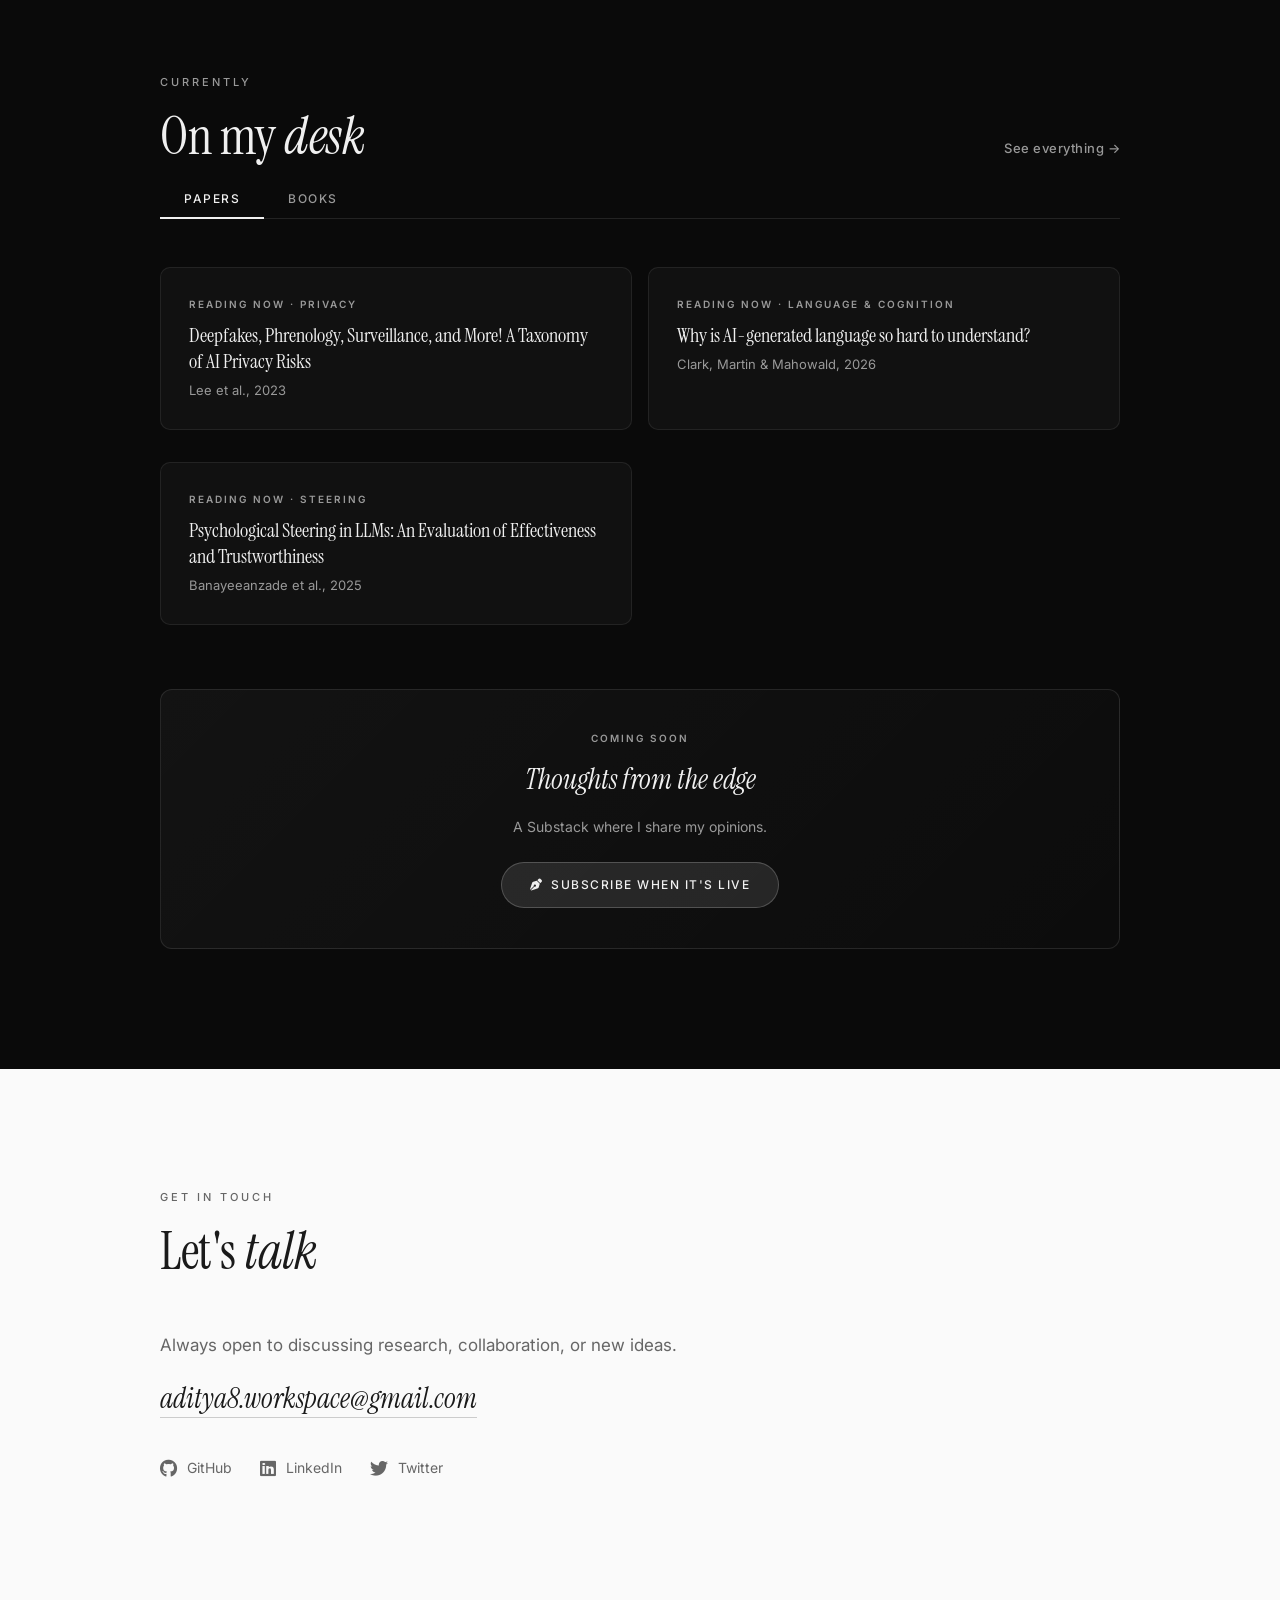
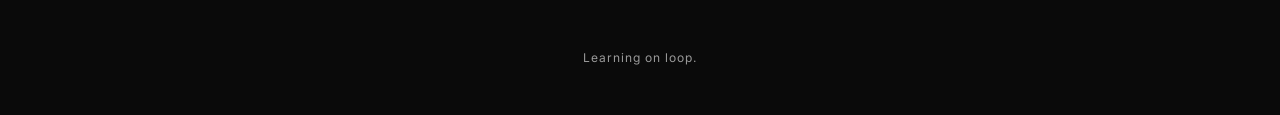
==== commit 53d5e0cc: "Shorten Substack blurb and link desk page button Co-Authored-By: Claude Opus 5.5 <noreply@anthropic." ====
--- a/index.html
+++ b/index.html
@@ -207,7 +207,7 @@
             <div class="substack-cta">
                 <div class="cta-label">Coming Soon</div>
                 <h3>Thoughts from the edge</h3>
-                <p>I'm starting a Substack where I write about AI safety research, paper breakdowns, technical commentary on my projects and random life lessons.</p>
+                <p>A Substack where I share my opinions.</p>
                 <a href="https://binarybarrd.substack.com/?utm_campaign=pub&utm_medium=web" class="substack-btn"><i class="fas fa-pen-nib"></i> Subscribe when it's live</a>
             </div>
         </div>
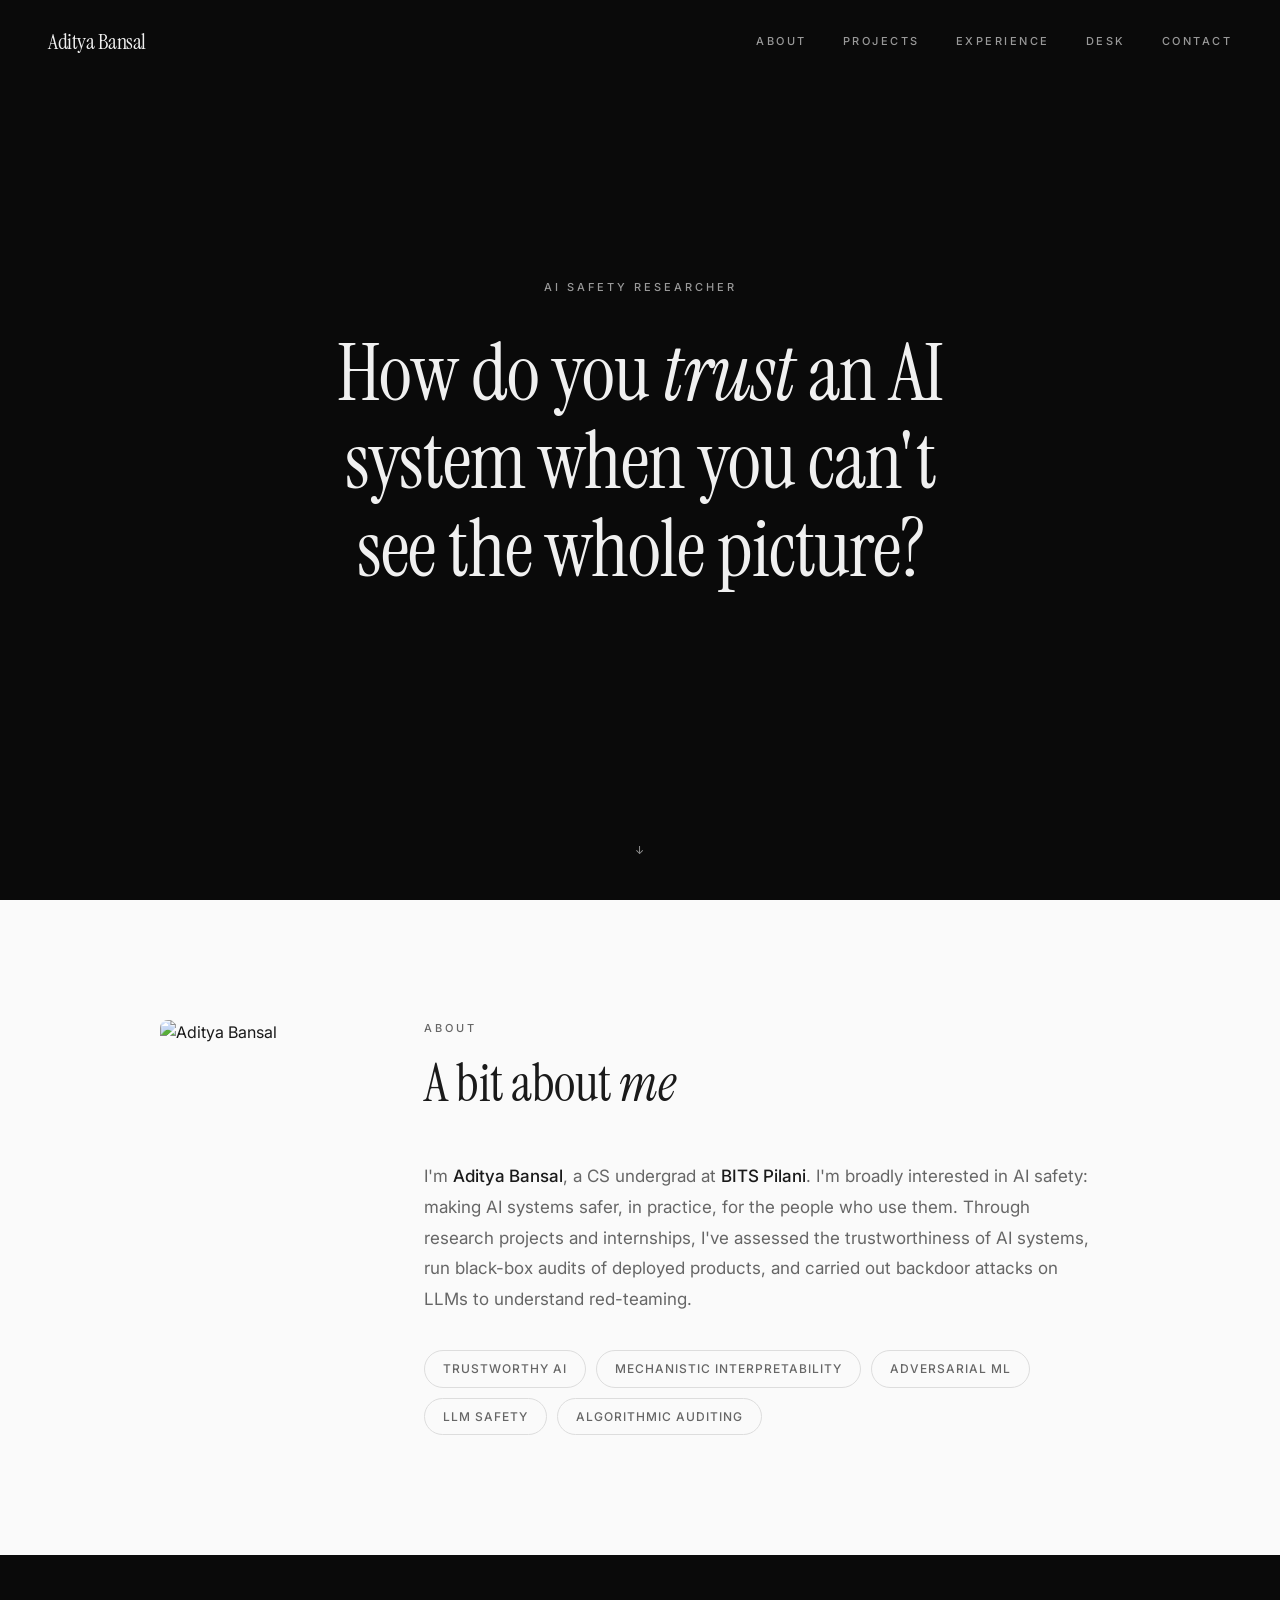
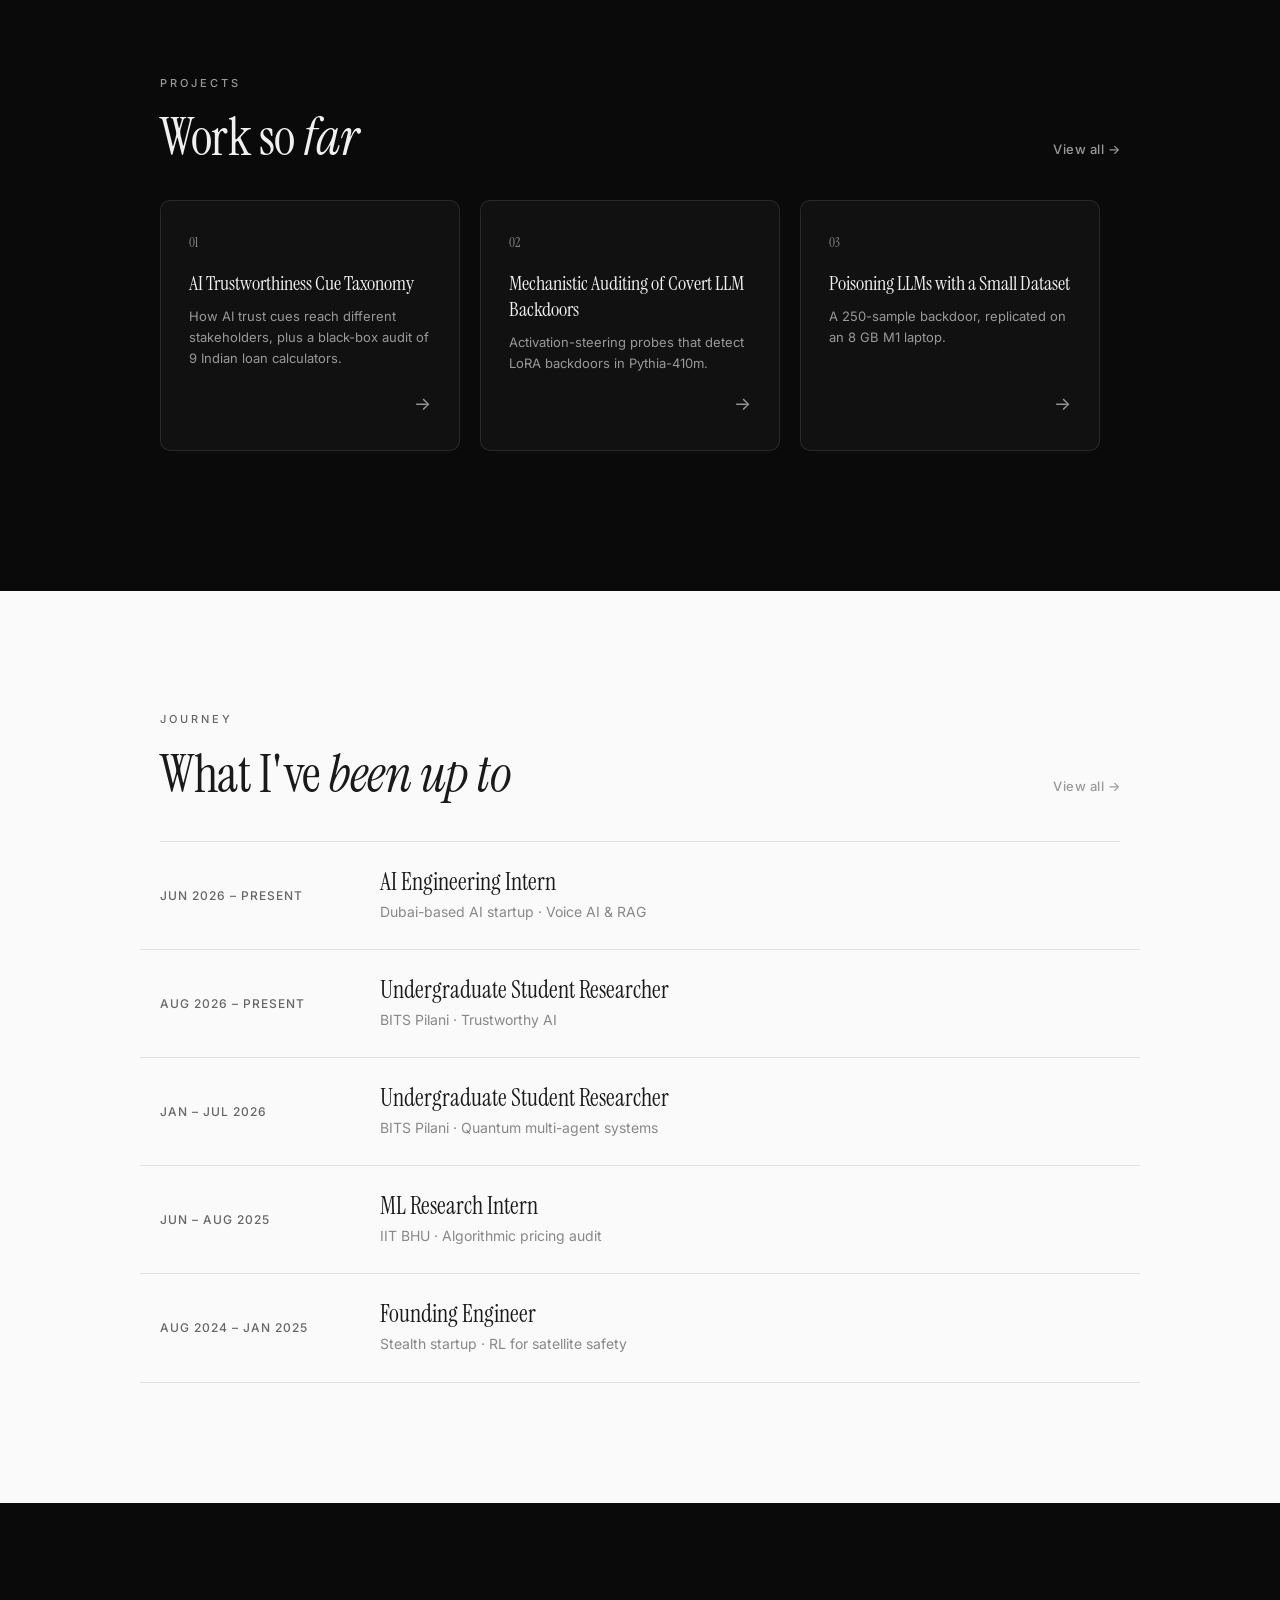
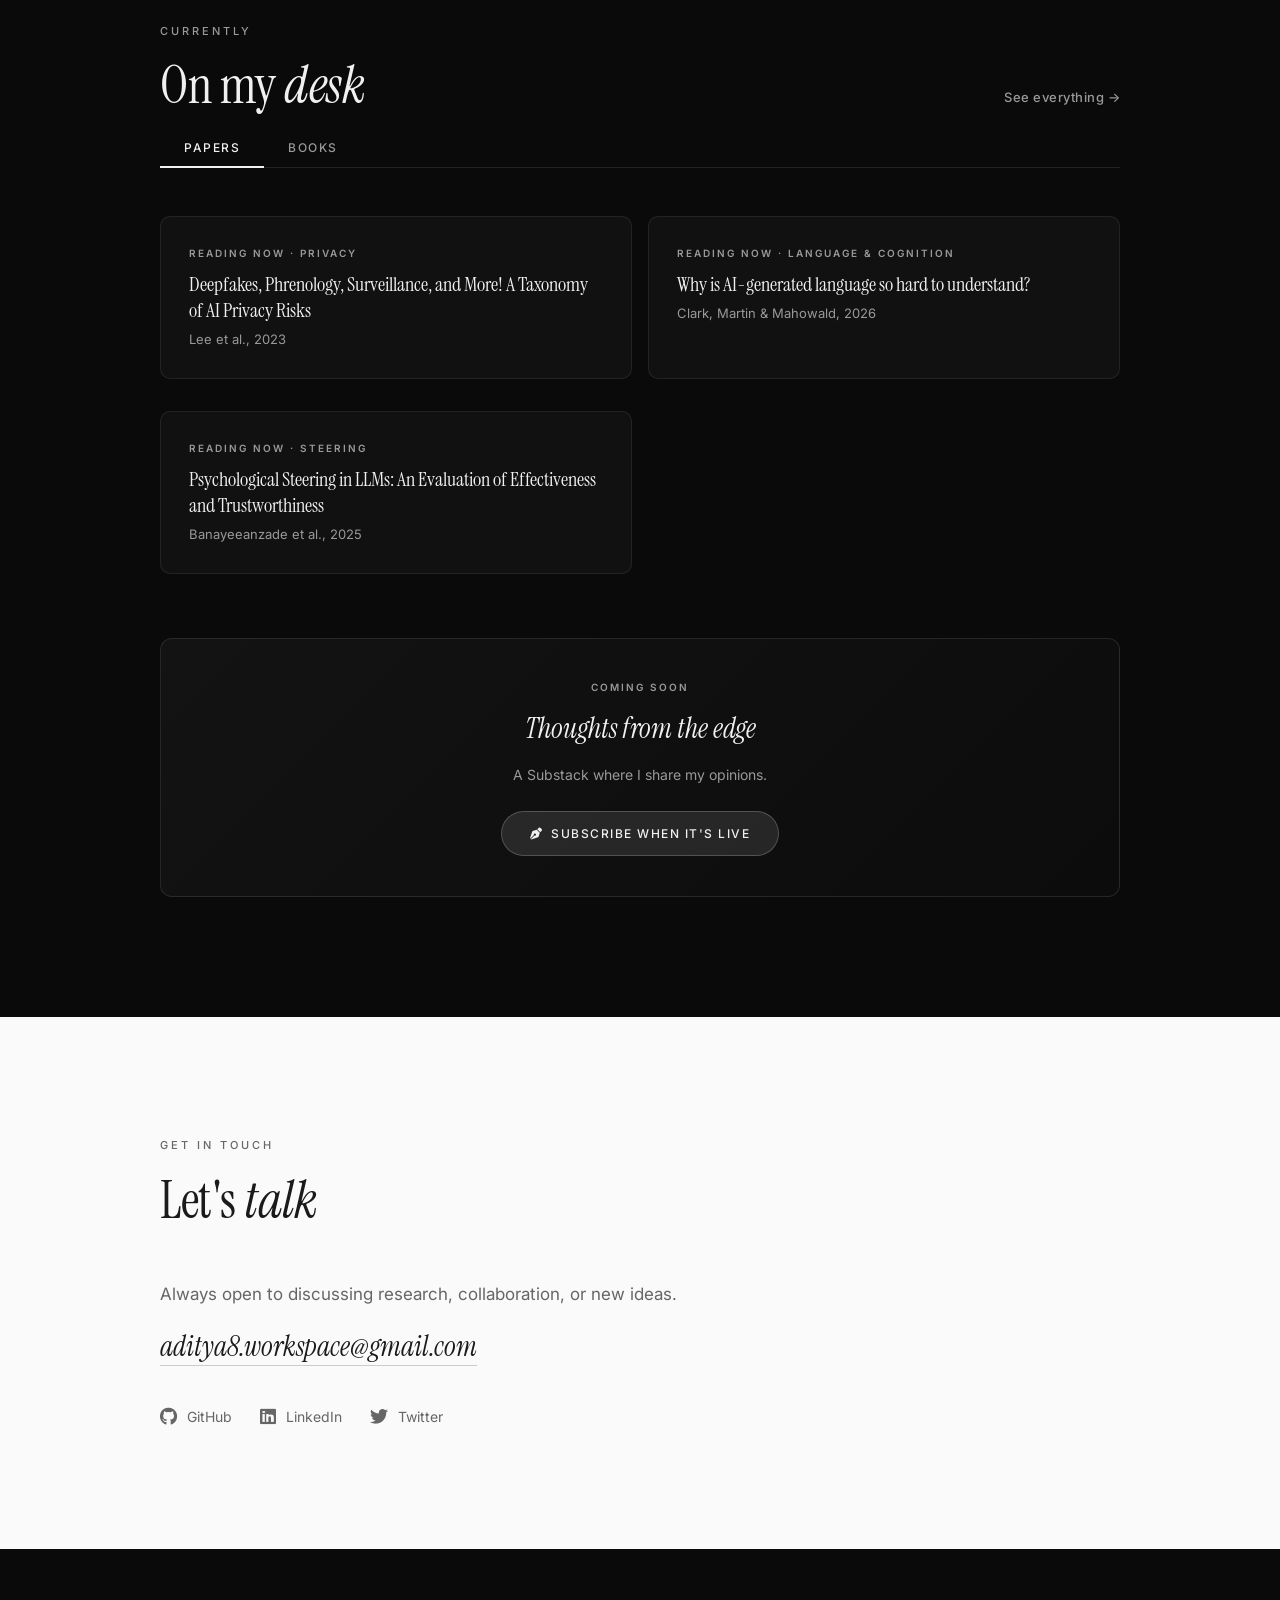
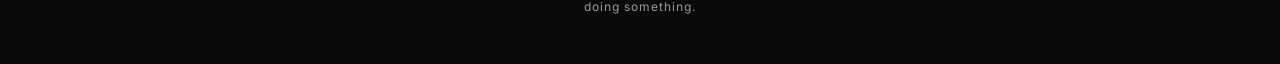
==== commit c0eb526b: "Clickable experience index on home, split BITS roles, new footer Home: compact list of all five role" ====
--- a/index.html
+++ b/index.html
@@ -68,6 +68,7 @@
                         <span class="interest-tag">Mechanistic Interpretability</span>
                         <span class="interest-tag">Adversarial ML</span>
                         <span class="interest-tag">LLM Safety</span>
+                        <span class="interest-tag">Algorithmic Auditing</span>
                     </div>
                 </div>
             </div>
@@ -119,31 +120,47 @@
                 </div>
                 <a href="experience.html" class="view-all-link dark">View all &rarr;</a>
             </div>
-            <div class="exp-list">
-                <div class="exp-item">
-                    <div class="exp-date">Jun 2026 &ndash; Present</div>
-                    <div>
-                        <div class="exp-role">AI Intern</div>
-                        <div class="exp-org">Early-Stage AI Startup (NDA)</div>
-                        <p class="exp-desc">Real-time voice AI pipeline with sub-300ms TTS latency, and RAG microservices with safety guardrails.</p>
-                    </div>
-                </div>
-                <div class="exp-item">
-                    <div class="exp-date">Jan 2026 &ndash; Present</div>
-                    <div>
-                        <div class="exp-role">Undergraduate Student Researcher</div>
-                        <div class="exp-org">BITS Pilani</div>
-                        <p class="exp-desc">Trust cues in deployed AI systems, and black-box audits of Indian loan-eligibility calculators.</p>
-                    </div>
-                </div>
-                <div class="exp-item">
-                    <div class="exp-date">Jun &ndash; Aug 2025</div>
-                    <div>
-                        <div class="exp-role">ML Research Intern</div>
-                        <div class="exp-org">IIT BHU (Varanasi)</div>
-                        <p class="exp-desc">Explainable audit of ride-hailing pricing, presented to the Ministry of Consumer Affairs.</p>
-                    </div>
-                </div>
+            <div class="exp-links">
+                <a href="experience.html#exp-ai-intern" class="exp-link">
+                    <span class="exp-link-date">Jun 2026 &ndash; Present</span>
+                    <span class="exp-link-main">
+                        <span class="exp-link-role">AI Engineering Intern</span>
+                        <span class="exp-link-meta">Dubai-based AI startup &middot; Voice AI &amp; RAG</span>
+                    </span>
+                    <span class="exp-link-arrow" aria-hidden="true">&rarr;</span>
+                </a>
+                <a href="experience.html#exp-bits-trust" class="exp-link">
+                    <span class="exp-link-date">Aug 2026 &ndash; Present</span>
+                    <span class="exp-link-main">
+                        <span class="exp-link-role">Undergraduate Student Researcher</span>
+                        <span class="exp-link-meta">BITS Pilani &middot; Trustworthy AI</span>
+                    </span>
+                    <span class="exp-link-arrow" aria-hidden="true">&rarr;</span>
+                </a>
+                <a href="experience.html#exp-bits-quantum" class="exp-link">
+                    <span class="exp-link-date">Jan &ndash; Jul 2026</span>
+                    <span class="exp-link-main">
+                        <span class="exp-link-role">Undergraduate Student Researcher</span>
+                        <span class="exp-link-meta">BITS Pilani &middot; Quantum multi-agent systems</span>
+                    </span>
+                    <span class="exp-link-arrow" aria-hidden="true">&rarr;</span>
+                </a>
+                <a href="experience.html#exp-iit-bhu" class="exp-link">
+                    <span class="exp-link-date">Jun &ndash; Aug 2025</span>
+                    <span class="exp-link-main">
+                        <span class="exp-link-role">ML Research Intern</span>
+                        <span class="exp-link-meta">IIT BHU &middot; Algorithmic pricing audit</span>
+                    </span>
+                    <span class="exp-link-arrow" aria-hidden="true">&rarr;</span>
+                </a>
+                <a href="experience.html#exp-founding" class="exp-link">
+                    <span class="exp-link-date">Aug 2024 &ndash; Jan 2025</span>
+                    <span class="exp-link-main">
+                        <span class="exp-link-role">Founding Engineer</span>
+                        <span class="exp-link-meta">Stealth startup &middot; RL for satellite safety</span>
+                    </span>
+                    <span class="exp-link-arrow" aria-hidden="true">&rarr;</span>
+                </a>
             </div>
         </div>
     </section>
@@ -231,7 +248,7 @@
     </section>
 
     <!-- FOOTER -->
-    <footer>Learning on loop.</footer>
+    <footer>doing something.</footer>
 
     <script>
         // Nav background on scroll
--- a/style.css
+++ b/style.css
@@ -1195,6 +1195,91 @@
 
 .email-large { margin-top: 8px; font-size: 32px; }
 
+/* ===== HOME: compact experience index ===== */
+.exp-links {
+    display: flex;
+    flex-direction: column;
+    border-top: 1px solid #e0e0e0;
+    margin-top: 36px;
+}
+
+.exp-link {
+    display: grid;
+    grid-template-columns: 180px 1fr 32px;
+    gap: 40px;
+    align-items: center;
+    padding: 26px 20px;
+    margin: 0 -20px;
+    border-bottom: 1px solid #e0e0e0;
+    text-decoration: none;
+    color: var(--text-dark);
+    transition: background 0.3s ease;
+}
+
+.exp-link-date {
+    font-size: 12px;
+    font-weight: 500;
+    letter-spacing: 1px;
+    text-transform: uppercase;
+    color: var(--text-dark-muted);
+}
+
+.exp-link-main { display: flex; flex-direction: column; gap: 4px; min-width: 0; }
+
+.exp-link-role {
+    font-family: var(--serif);
+    font-size: 24px;
+    line-height: 1.2;
+    transition: transform 0.35s cubic-bezier(0.25, 0.46, 0.45, 0.94);
+}
+
+.exp-link-meta {
+    font-size: 14px;
+    color: #888;
+    white-space: nowrap;
+    overflow: hidden;
+    text-overflow: ellipsis;
+}
+
+.exp-link-arrow {
+    font-size: 18px;
+    color: #bbb;
+    justify-self: end;
+    opacity: 0;
+    transform: translateX(-8px);
+    transition: opacity 0.3s ease, transform 0.35s ease, color 0.3s ease;
+}
+
+.exp-link:hover,
+.exp-link:focus-visible { background: rgba(0, 0, 0, 0.035); outline: none; }
+.exp-link:hover .exp-link-role,
+.exp-link:focus-visible .exp-link-role { transform: translateX(6px); }
+.exp-link:hover .exp-link-arrow,
+.exp-link:focus-visible .exp-link-arrow { opacity: 1; transform: translateX(0); color: var(--text-dark); }
+
+/* staggered reveal when the section scrolls in */
+.reveal .exp-links { opacity: 1; transform: none; }
+.reveal .exp-link { opacity: 0; transform: translateY(16px); }
+.reveal.visible .exp-link {
+    opacity: 1;
+    transform: translateY(0);
+    transition: opacity 0.5s ease, transform 0.5s ease, background 0.3s ease;
+}
+.reveal.visible .exp-link:nth-child(1) { transition-delay: 0.15s, 0.15s, 0s; }
+.reveal.visible .exp-link:nth-child(2) { transition-delay: 0.25s, 0.25s, 0s; }
+.reveal.visible .exp-link:nth-child(3) { transition-delay: 0.35s, 0.35s, 0s; }
+.reveal.visible .exp-link:nth-child(4) { transition-delay: 0.45s, 0.45s, 0s; }
+.reveal.visible .exp-link:nth-child(5) { transition-delay: 0.55s, 0.55s, 0s; }
+
+/* experience page: land below the fixed nav and flash the target entry */
+.exp-item { scroll-margin-top: 110px; }
+.exp-item:target .exp-role { animation: targetFlash 2.2s ease; }
+
+@keyframes targetFlash {
+    0%, 35% { background: rgba(0, 0, 0, 0.08); box-shadow: 0 0 0 8px rgba(0, 0, 0, 0.08); border-radius: 4px; }
+    100%    { background: transparent; box-shadow: 0 0 0 8px transparent; }
+}
+
 /* ===== RESPONSIVE ===== */
 @media (max-width: 768px) {
     nav { padding: 18px 24px; }
@@ -1272,6 +1357,17 @@
         gap: 8px;
     }
 
+    .exp-link {
+        grid-template-columns: 1fr 24px;
+        gap: 6px 16px;
+        padding: 22px 16px;
+        margin: 0 -16px;
+    }
+    .exp-link-date { grid-column: 1 / -1; }
+    .exp-link-role { font-size: 21px; }
+    .exp-link-meta { white-space: normal; }
+    .exp-link-arrow { opacity: 1; transform: none; }
+
     .contact-links {
         flex-direction: column;
         gap: 16px;
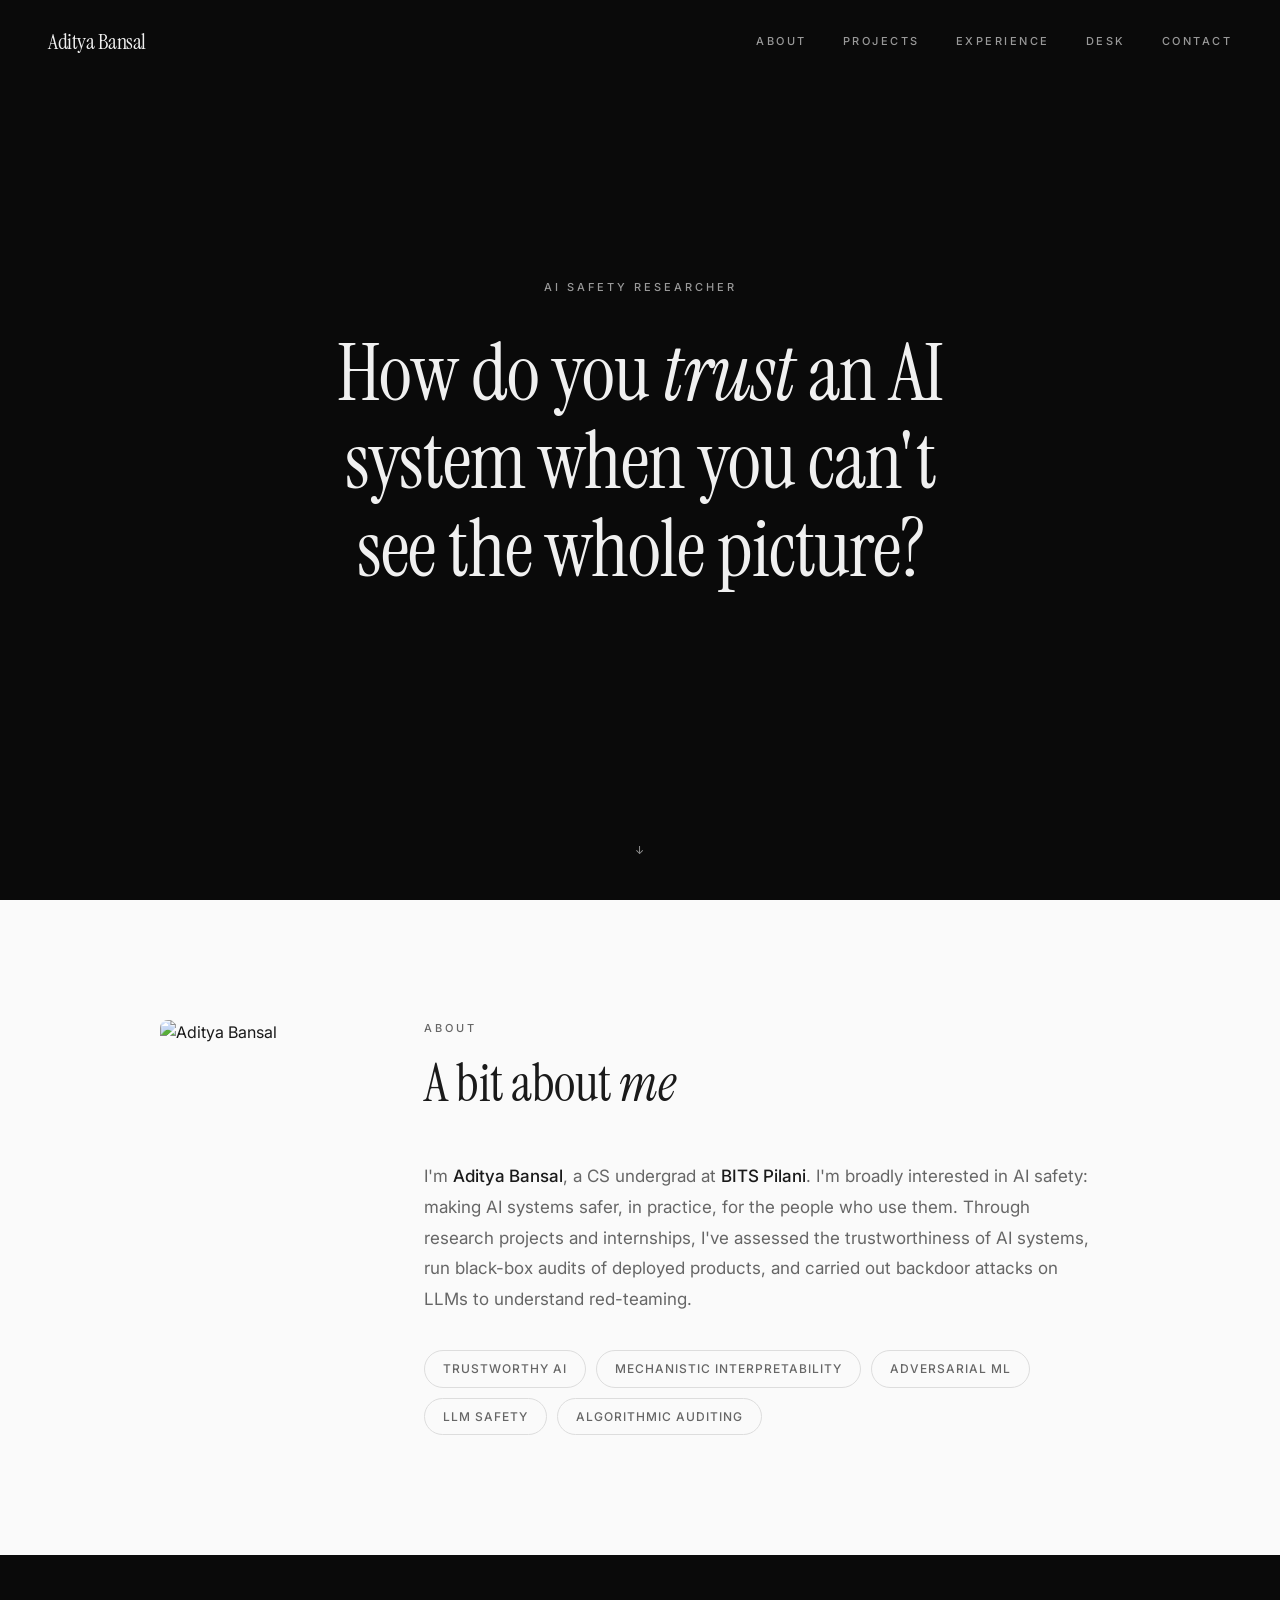
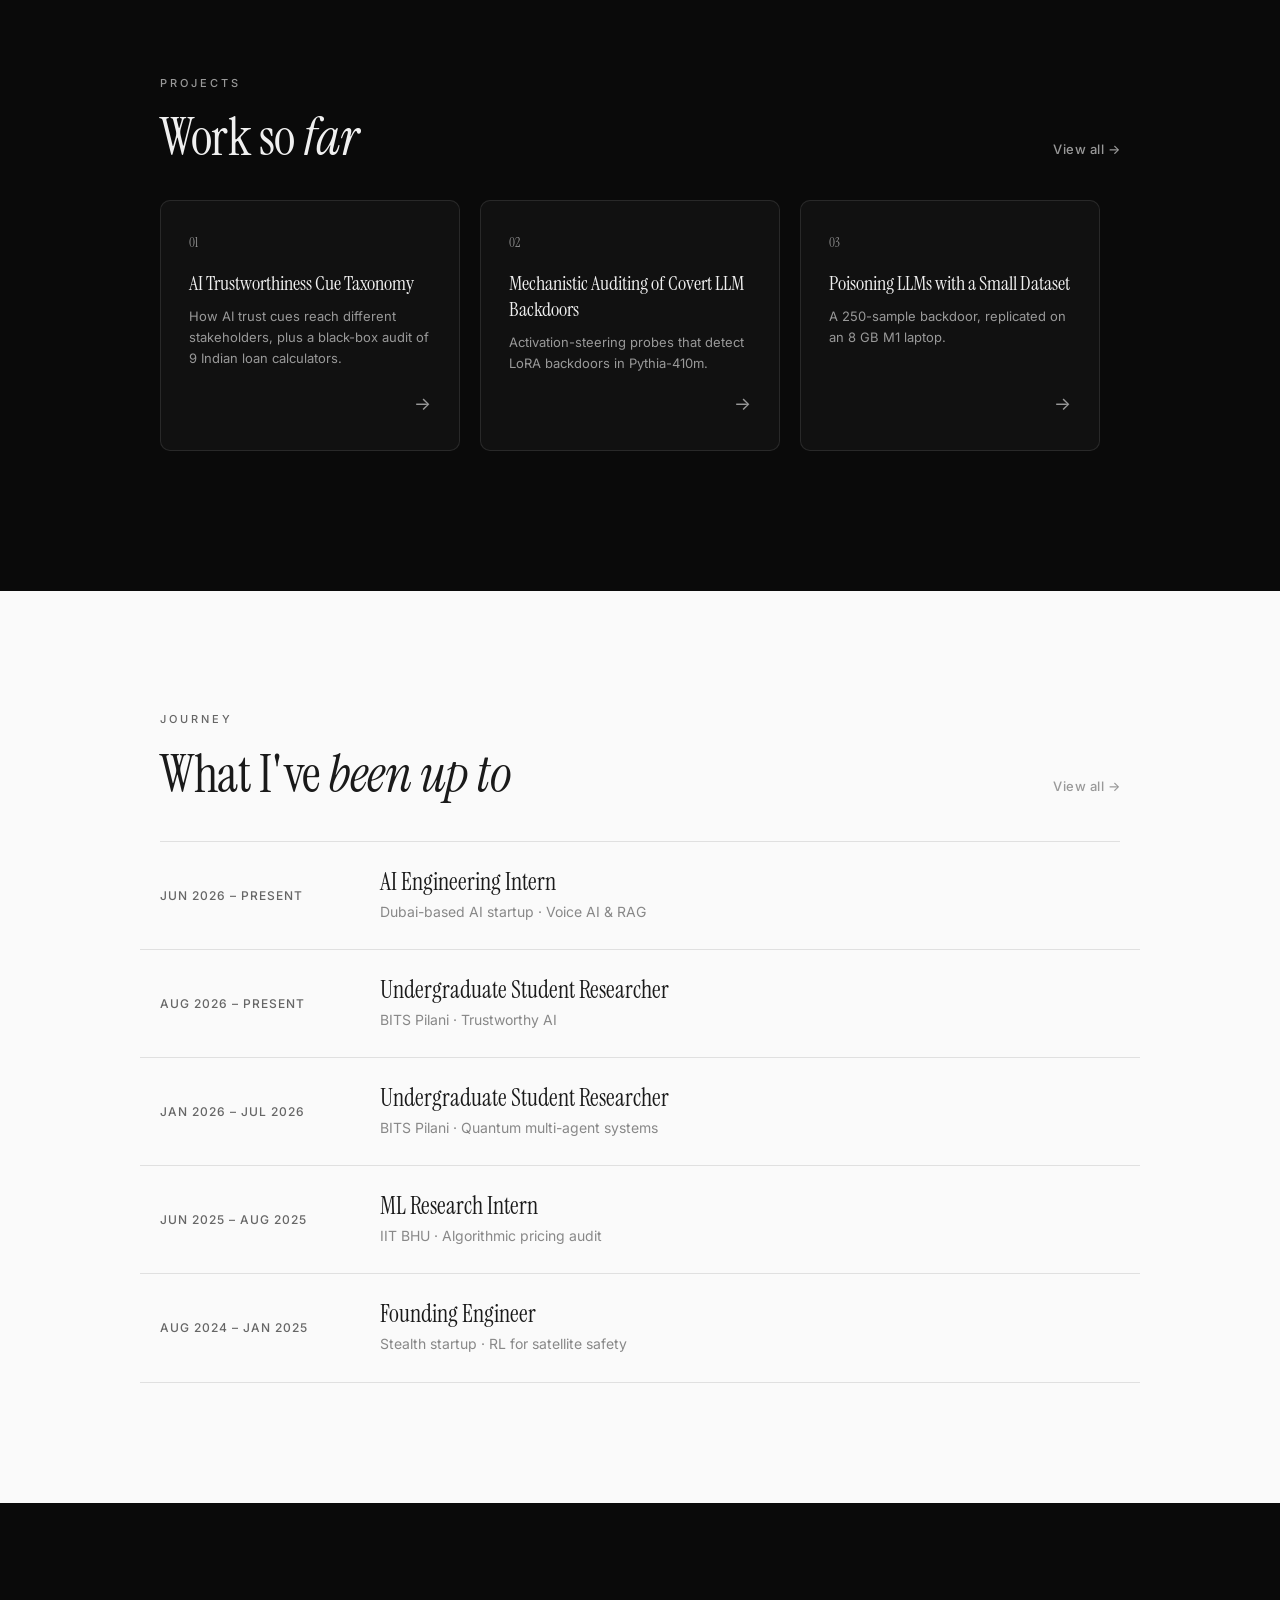
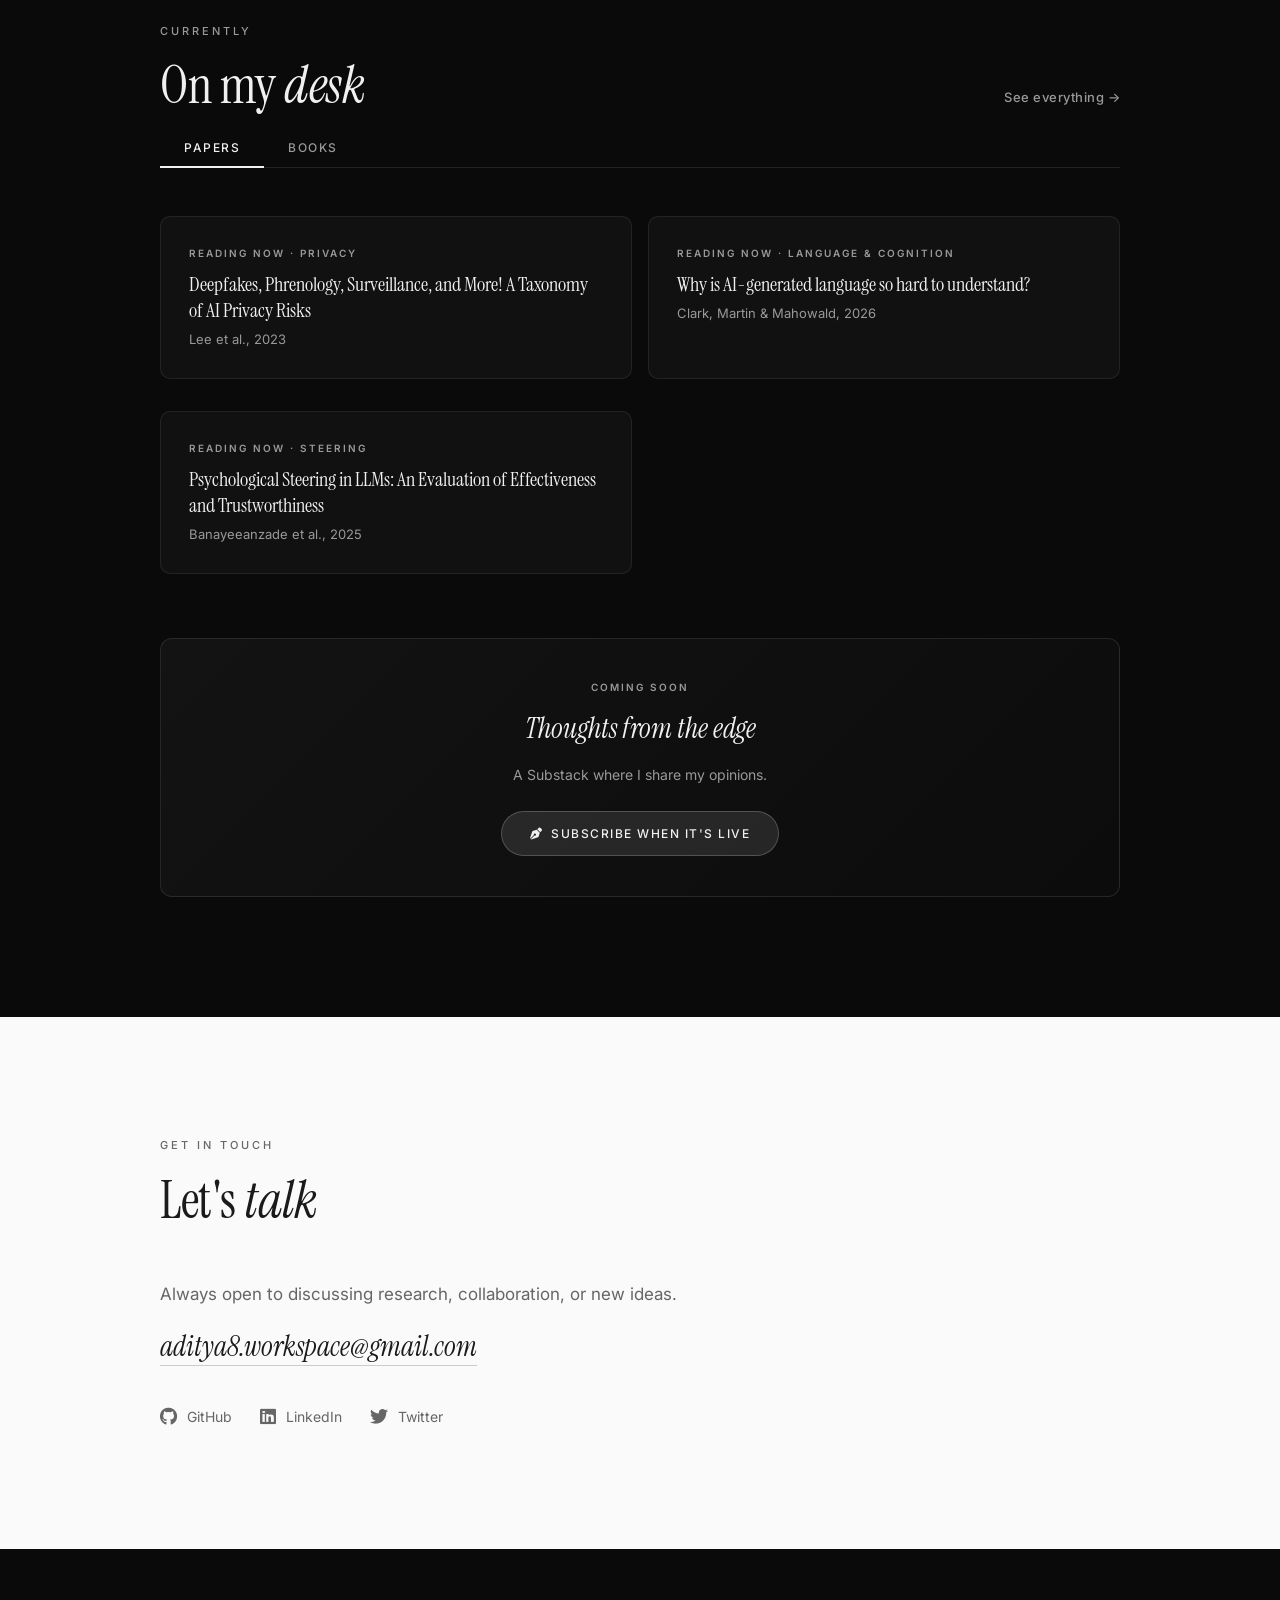
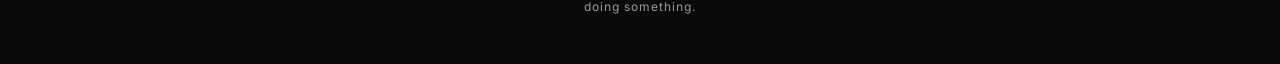
==== commit 7f90ed38: "Use full month-year date ranges and fix education dates Co-Authored-By: Claude Opus 5.5 <noreply@ant" ====
--- a/index.html
+++ b/index.html
@@ -138,7 +138,7 @@
                     <span class="exp-link-arrow" aria-hidden="true">&rarr;</span>
                 </a>
                 <a href="experience.html#exp-bits-quantum" class="exp-link">
-                    <span class="exp-link-date">Jan &ndash; Jul 2026</span>
+                    <span class="exp-link-date">Jan 2026 &ndash; Jul 2026</span>
                     <span class="exp-link-main">
                         <span class="exp-link-role">Undergraduate Student Researcher</span>
                         <span class="exp-link-meta">BITS Pilani &middot; Quantum multi-agent systems</span>
@@ -146,7 +146,7 @@
                     <span class="exp-link-arrow" aria-hidden="true">&rarr;</span>
                 </a>
                 <a href="experience.html#exp-iit-bhu" class="exp-link">
-                    <span class="exp-link-date">Jun &ndash; Aug 2025</span>
+                    <span class="exp-link-date">Jun 2025 &ndash; Aug 2025</span>
                     <span class="exp-link-main">
                         <span class="exp-link-role">ML Research Intern</span>
                         <span class="exp-link-meta">IIT BHU &middot; Algorithmic pricing audit</span>
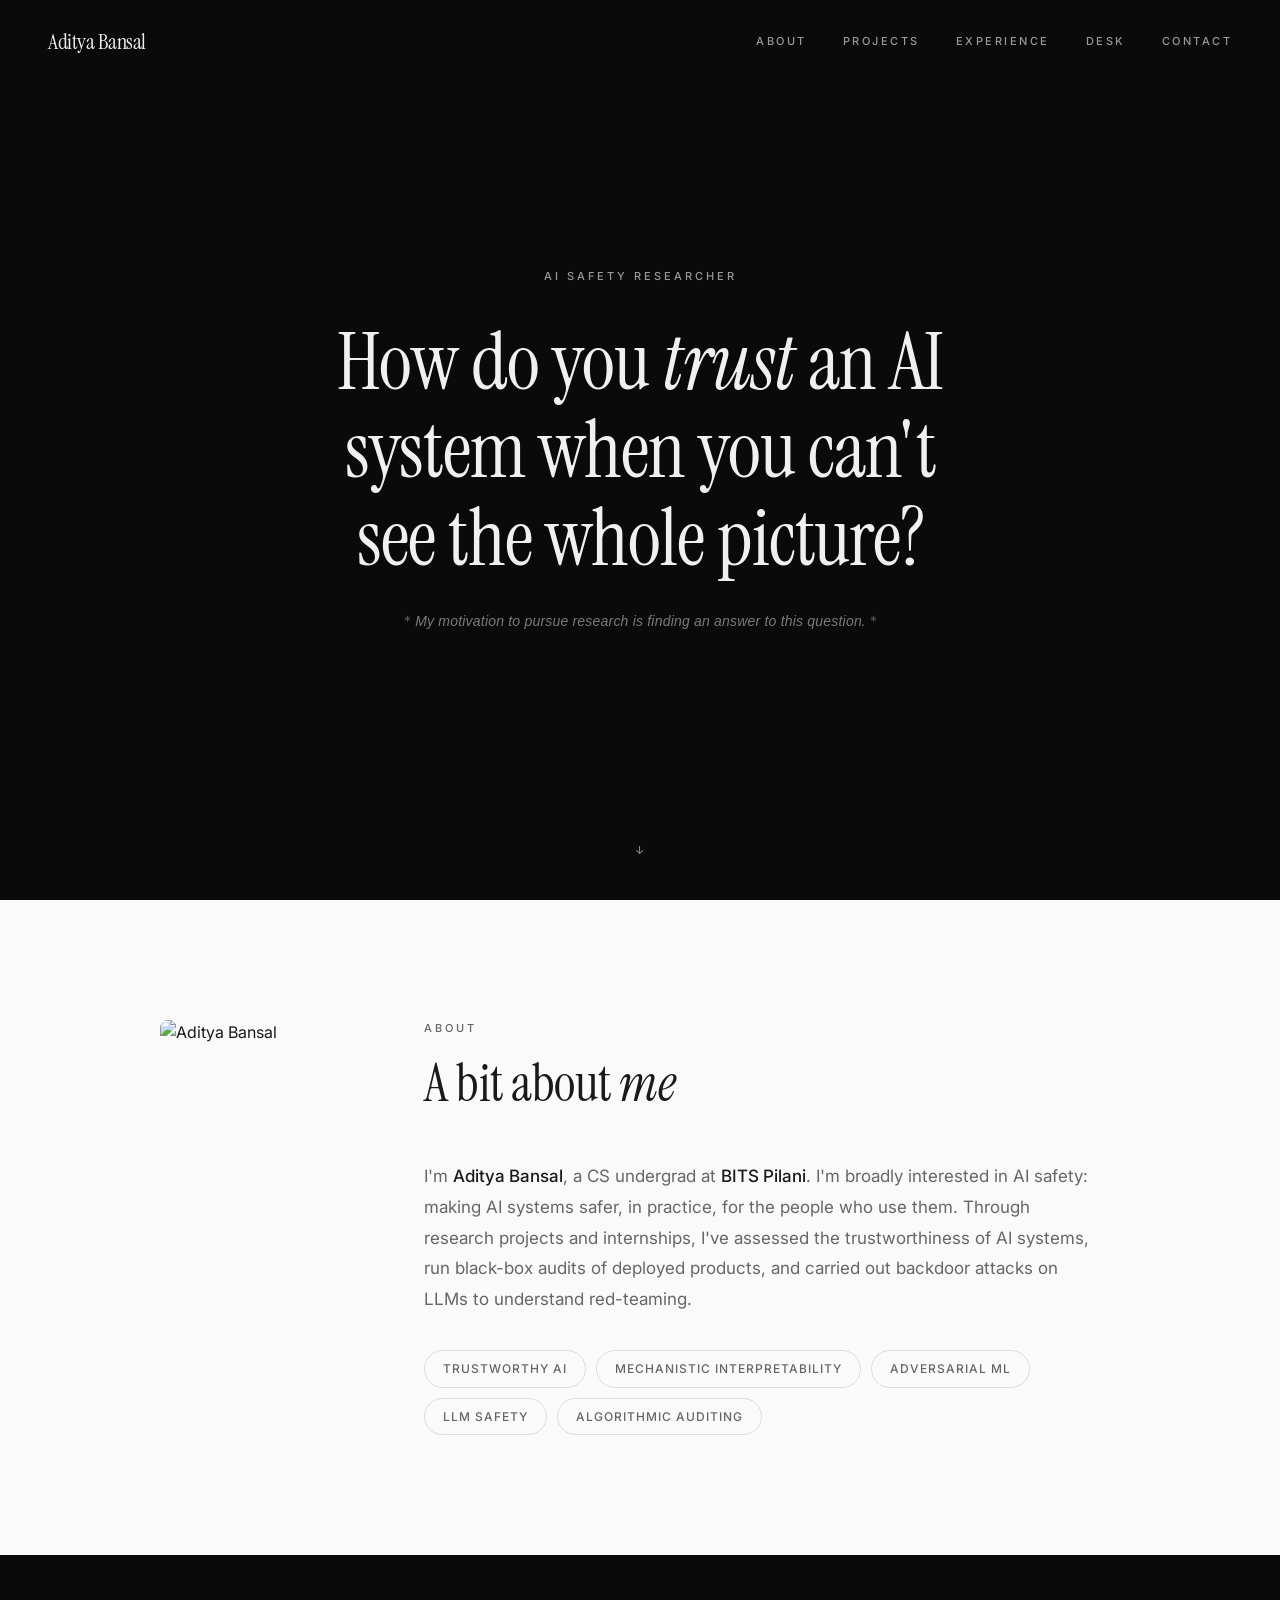
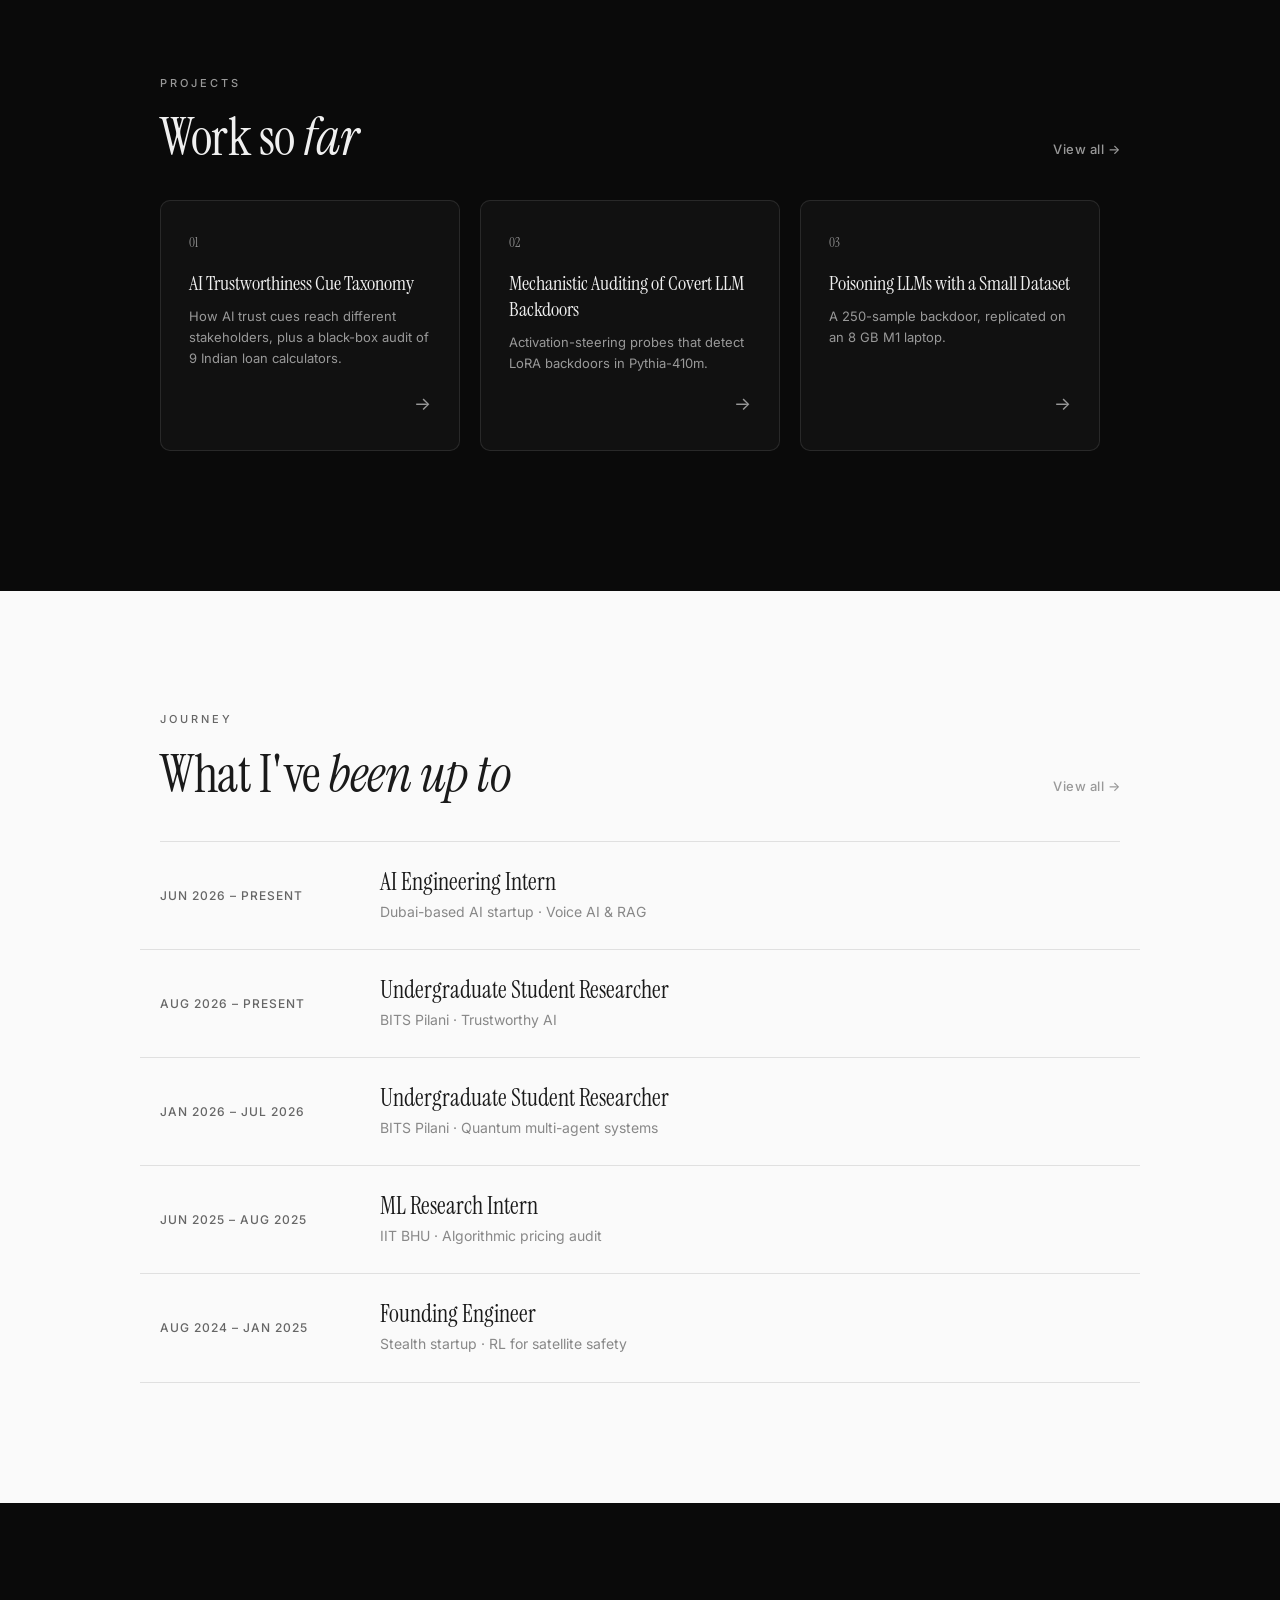
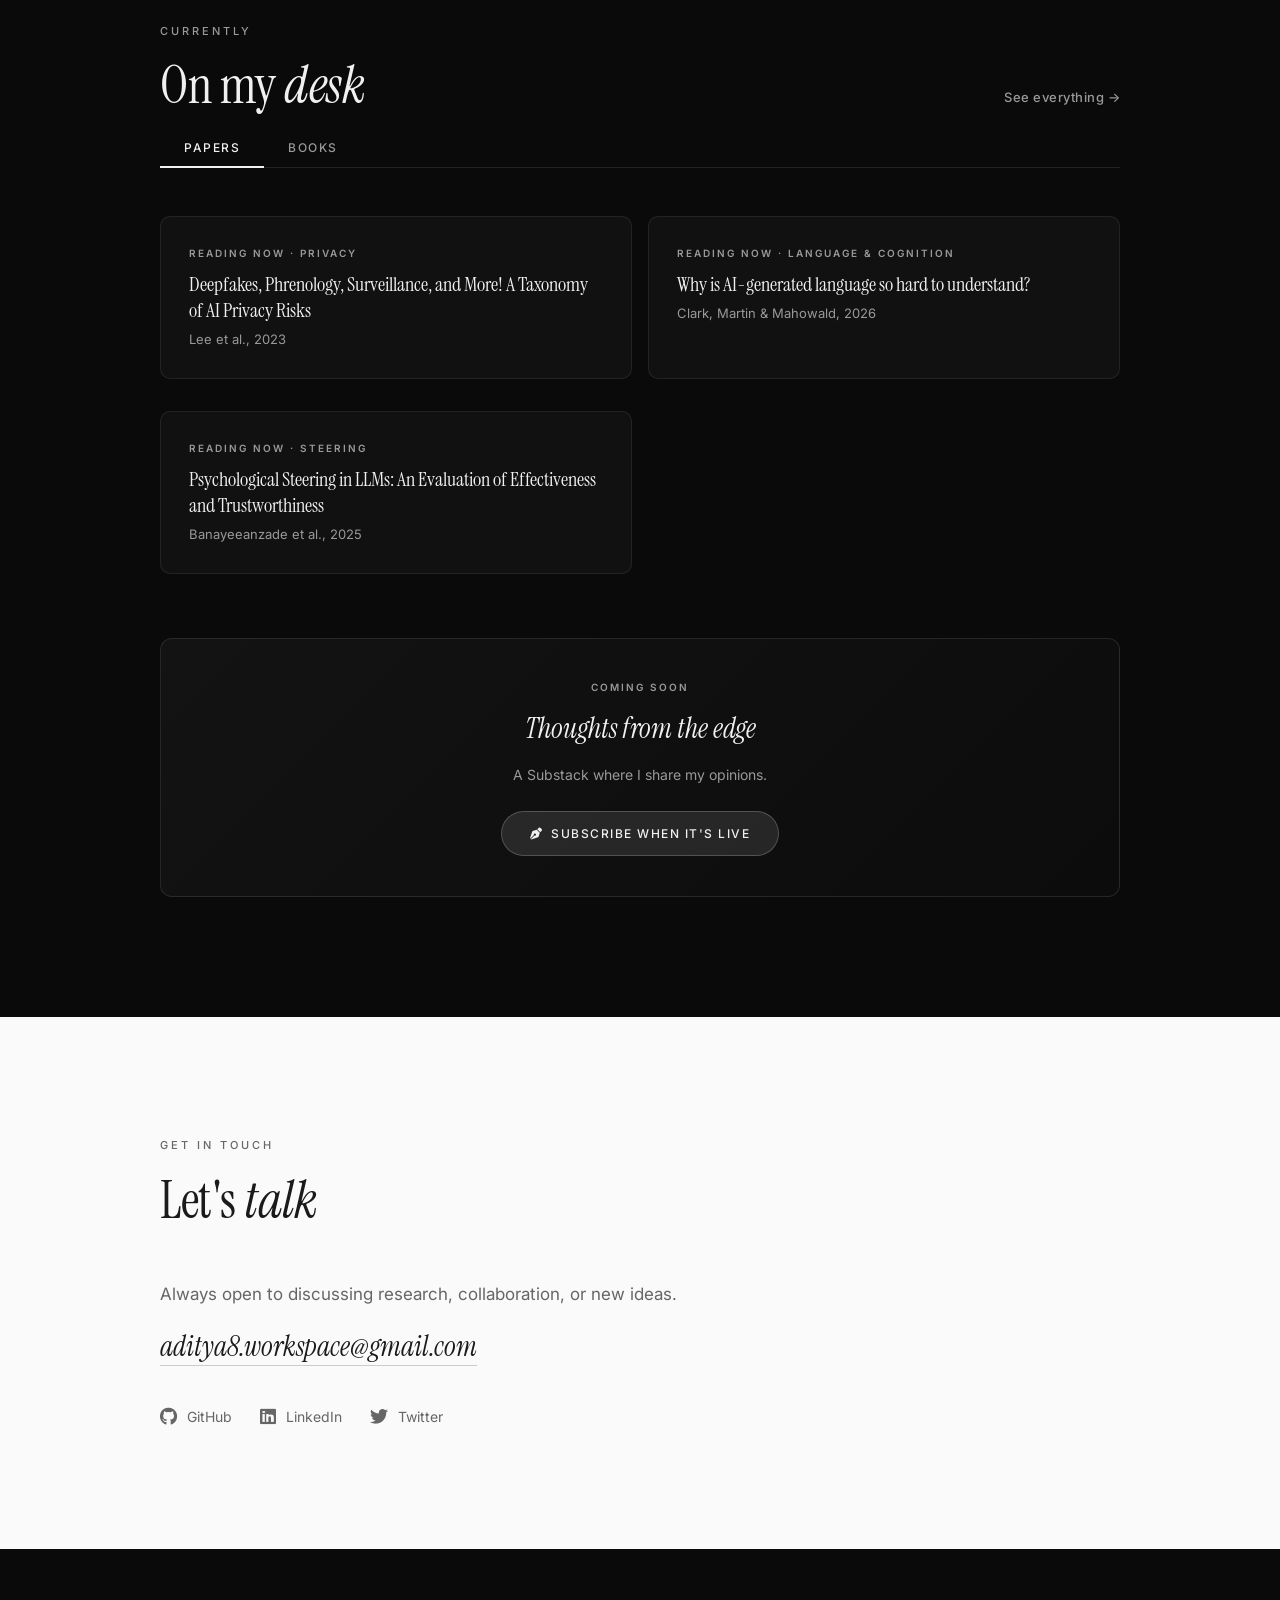
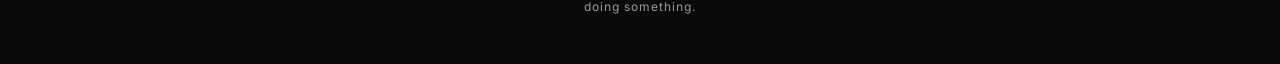
==== commit bece55d0: "Add motivation note under hero question Co-Authored-By: Claude Opus 5.5 <noreply@anthropic.com>" ====
--- a/index.html
+++ b/index.html
@@ -46,6 +46,7 @@
                 <span class="word" style="animation-delay:1.56s">whole</span>
                 <span class="word" style="animation-delay:1.64s">picture?</span>
             </h1>
+            <p class="hero-note"><span class="hero-star">*</span>My motivation to pursue research is finding an answer to this question.<span class="hero-star">*</span></p>
         </div>
         <div class="scroll-indicator">&darr;</div>
     </section>
--- a/style.css
+++ b/style.css
@@ -1190,6 +1190,22 @@
     font-weight: 300;
 }
 
+/* Hero note under the question */
+.hero-note {
+    font-family: var(--sans);
+    font-style: italic;
+    font-size: 14px;
+    letter-spacing: 0.2px;
+    color: #7a7a7a;
+    max-width: 480px;
+    margin: 0 auto;
+    line-height: 1.5;
+    text-wrap: balance;
+    animation: heroFadeIn 0.8s cubic-bezier(0.25, 0.46, 0.45, 0.94) 1.9s both;
+}
+
+.hero-star { font-style: normal; opacity: 0.7; padding: 0 4px; }
+
 /* Mobile menu button (hidden on desktop) */
 .nav-toggle { display: none; }
 
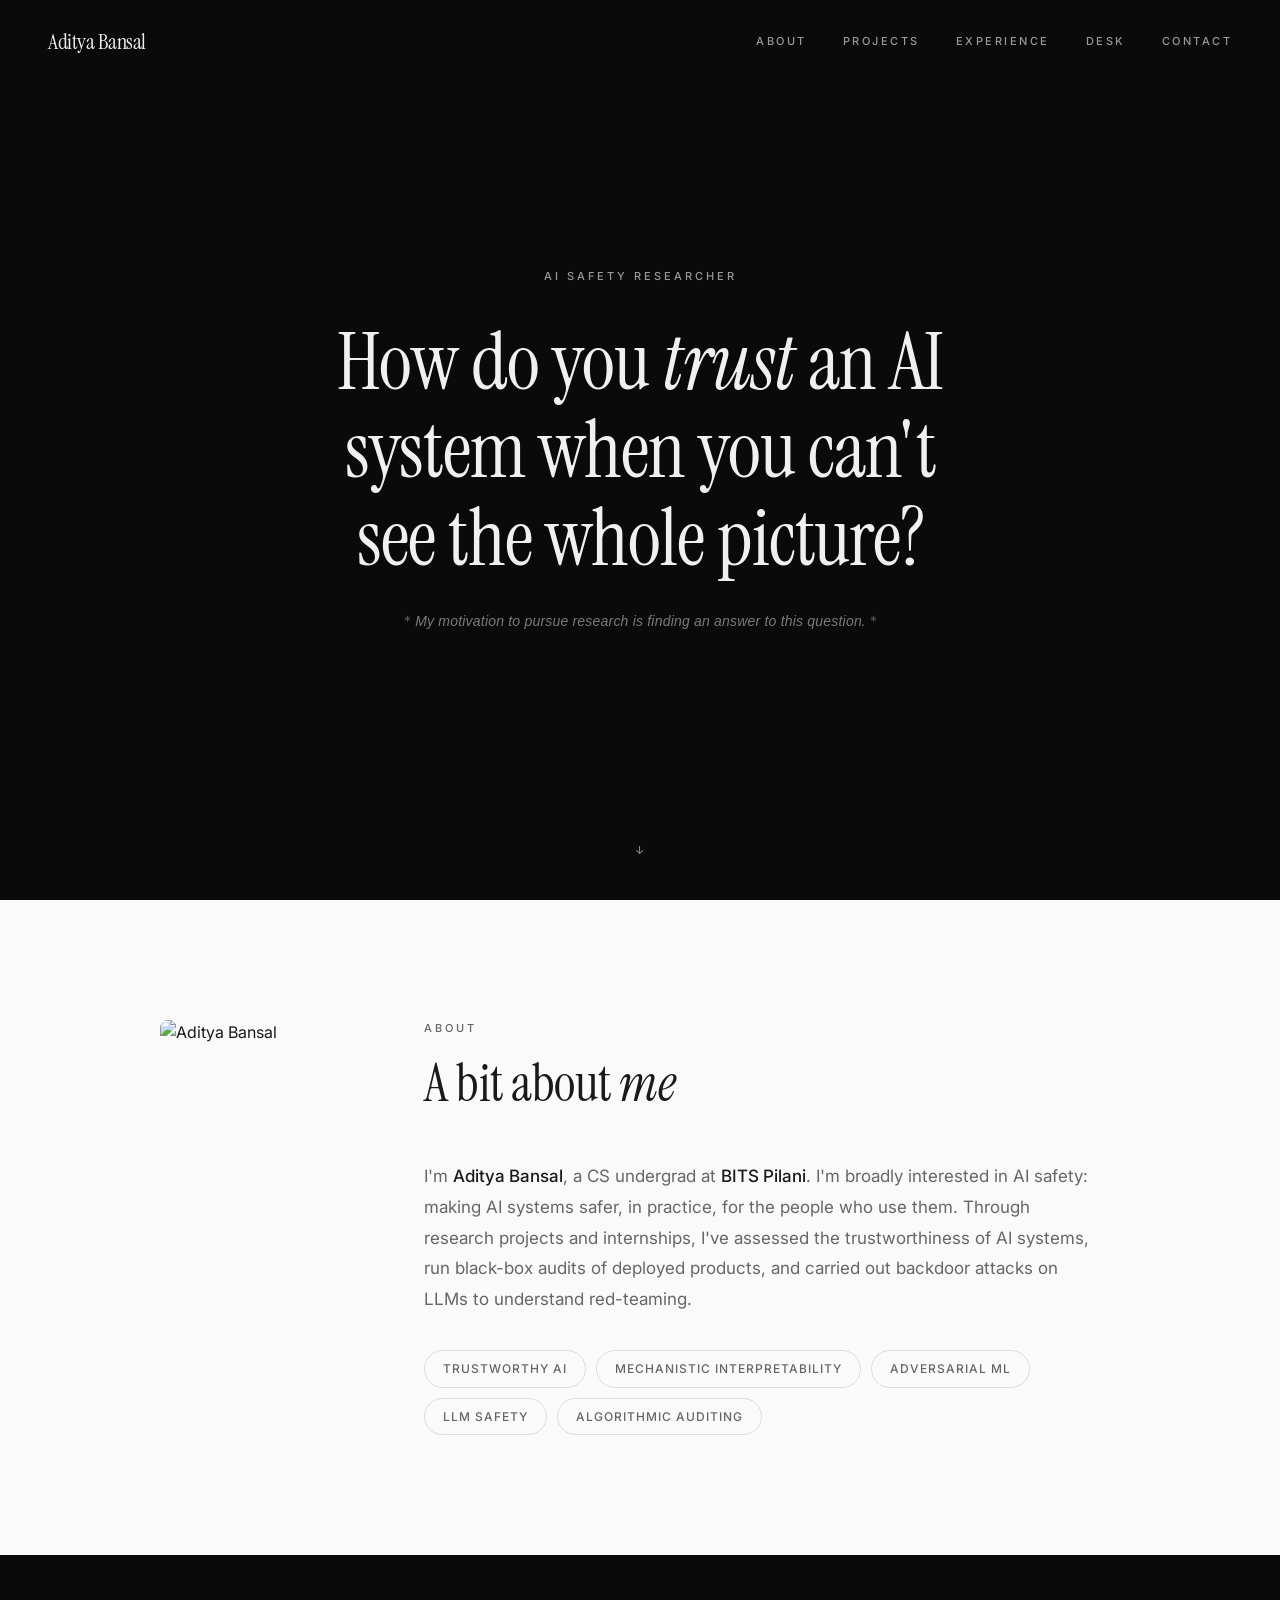
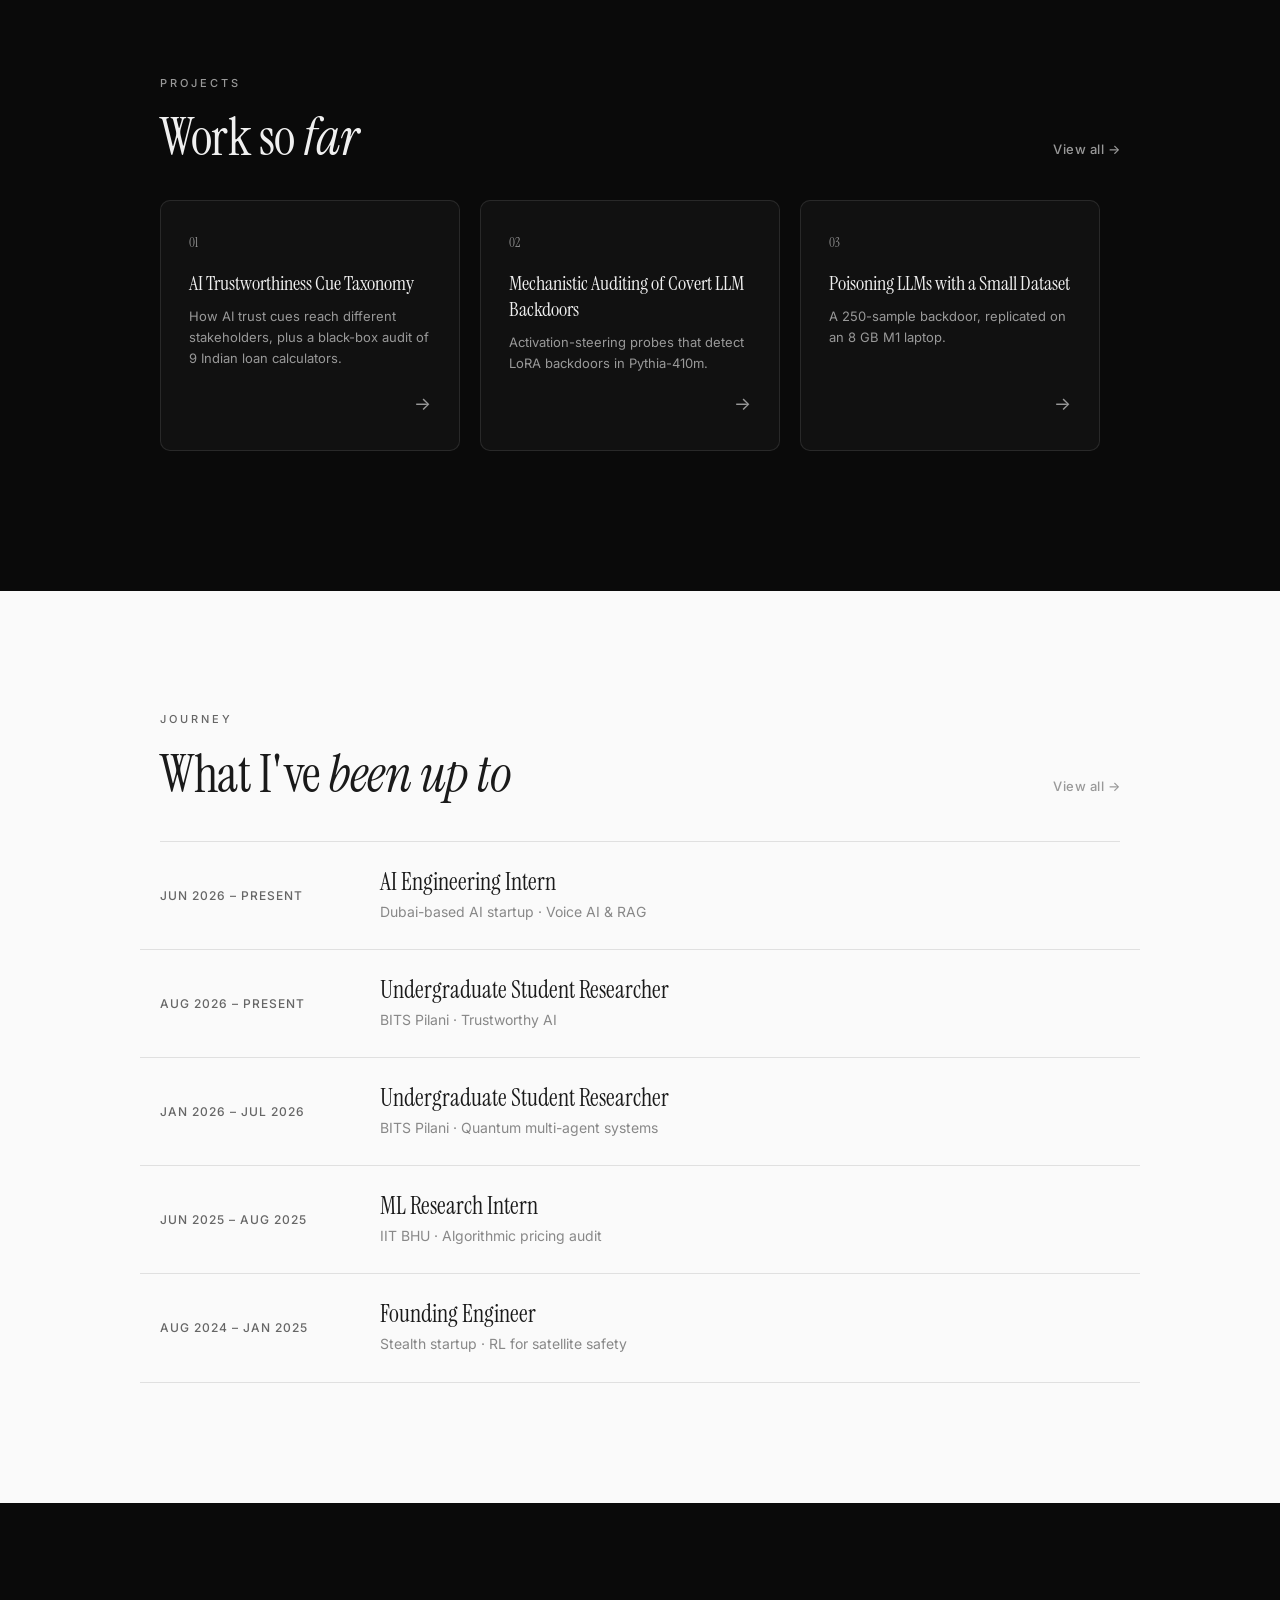
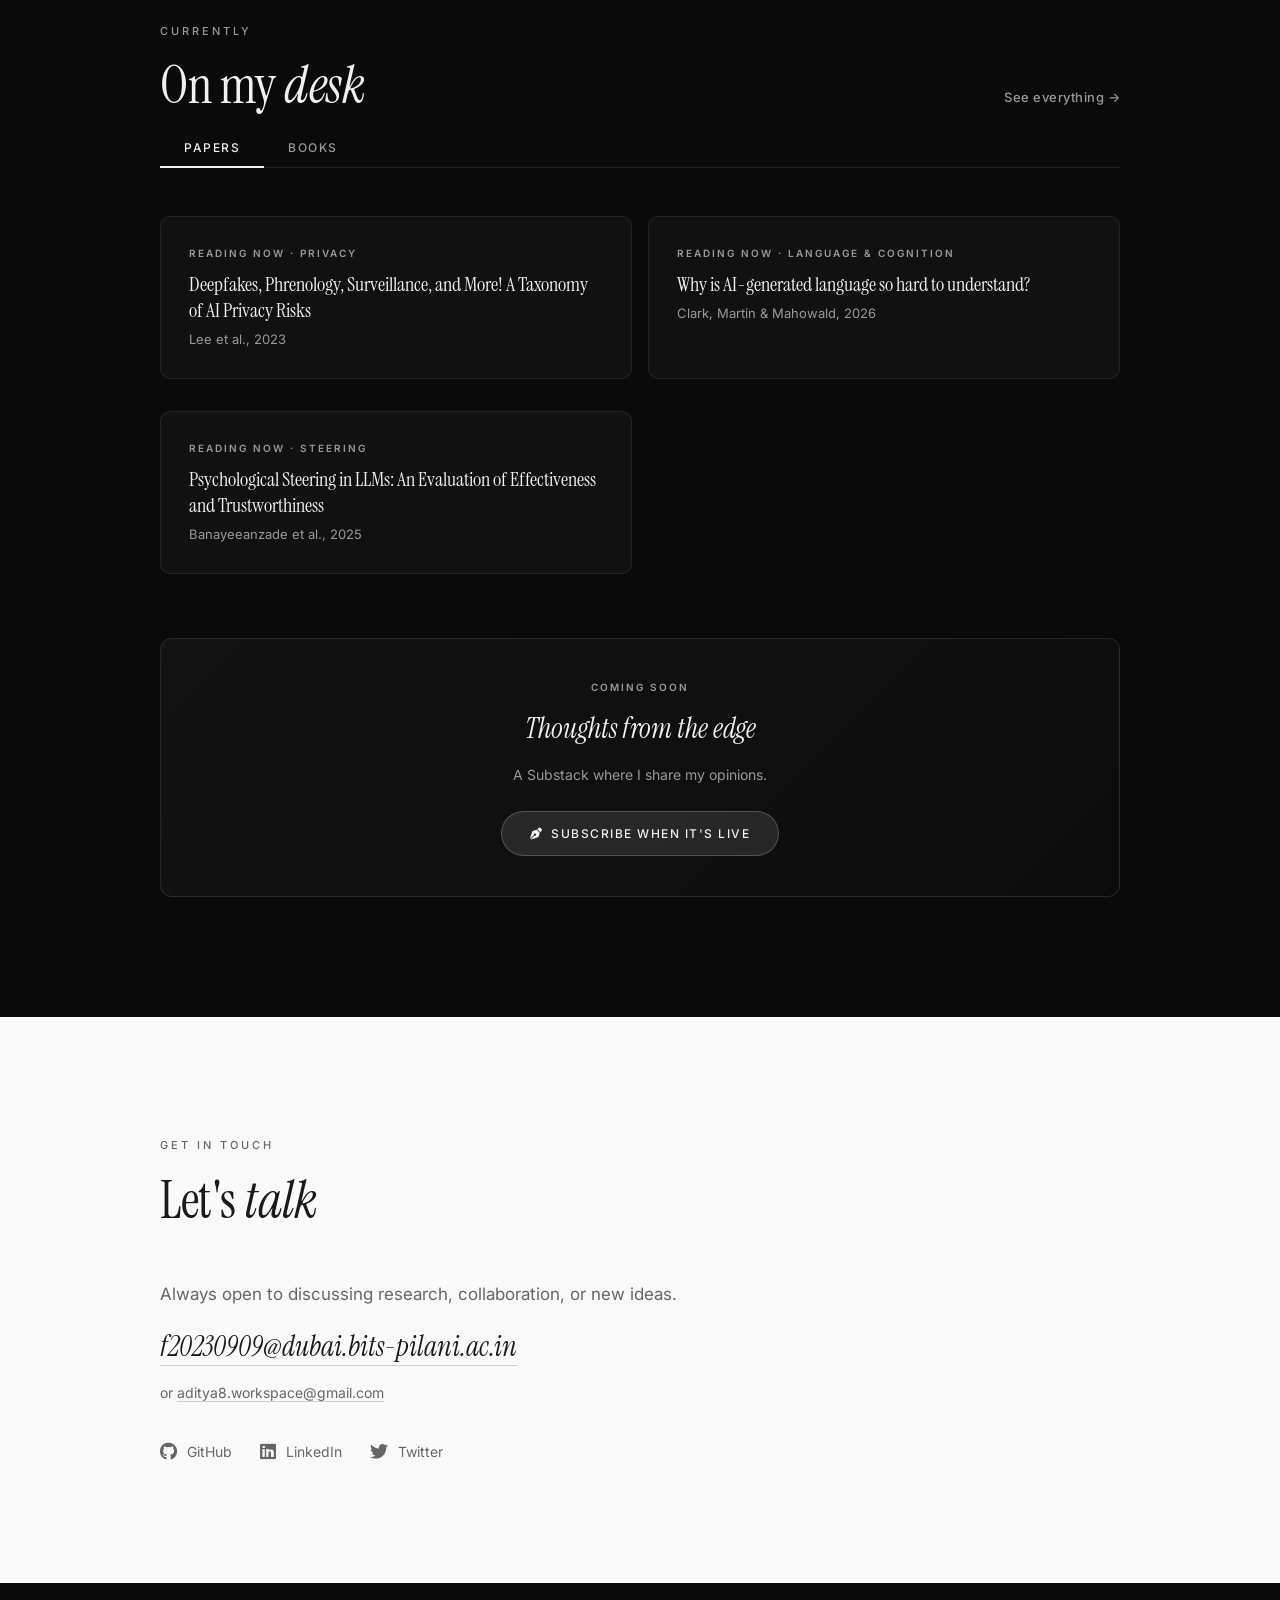
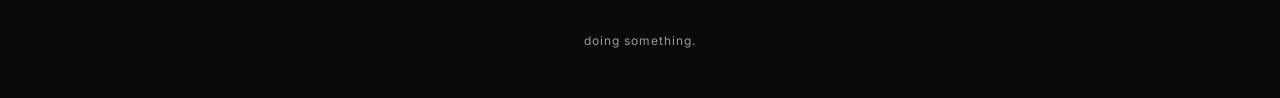
==== commit 4cadfae5: "Add academic email, show expected graduation, drop about tagline Co-Authored-By: Claude Opus 5.5 <no" ====
--- a/index.html
+++ b/index.html
@@ -238,8 +238,9 @@
             <h2 class="section-title">Let's <em>talk</em></h2>
             <p class="about-text">Always open to discussing research, collaboration, or new ideas.</p>
             <div class="email-line">
-                <a href="mailto:aditya8.workspace@gmail.com">aditya8.workspace@gmail.com</a>
-            </div>
+                <a href="mailto:f20230909@dubai.bits-pilani.ac.in">f20230909@dubai.bits-pilani.ac.in</a>
+            </div>
+            <p class="email-alt">or <a href="mailto:aditya8.workspace@gmail.com">aditya8.workspace@gmail.com</a></p>
             <div class="contact-links">
                 <a href="https://github.com/BinaryBarrd" class="contact-link" target="_blank"><i class="fab fa-github"></i> GitHub</a>
                 <a href="https://linkedin.com/in/binarybarrd" class="contact-link" target="_blank"><i class="fab fa-linkedin"></i> LinkedIn</a>
--- a/style.css
+++ b/style.css
@@ -1211,6 +1211,30 @@
 
 .email-large { margin-top: 8px; font-size: 32px; }
 
+.email-entry { margin-top: 28px; }
+.email-entry:first-of-type { margin-top: 8px; }
+.email-kind {
+    font-size: 11px;
+    font-weight: 500;
+    letter-spacing: 2px;
+    text-transform: uppercase;
+    color: var(--text-dark-muted);
+}
+.email-entry .email-large { margin-top: 4px; }
+
+.email-alt {
+    margin-top: 12px;
+    font-size: 14px;
+    color: var(--text-dark-muted);
+}
+.email-alt a {
+    color: var(--text-dark-muted);
+    text-decoration: none;
+    border-bottom: 1px solid #ccc;
+    transition: color 0.3s, border-color 0.3s;
+}
+.email-alt a:hover { color: var(--text-dark); border-color: var(--text-dark); }
+
 /* ===== HOME: compact experience index ===== */
 .exp-links {
     display: flex;
@@ -1353,8 +1377,7 @@
     nav.open { background: transparent; backdrop-filter: none; -webkit-backdrop-filter: none; }
     body.nav-open { overflow: hidden; }
 
-    .email-large { font-size: clamp(20px, 6.4vw, 32px); overflow-wrap: anywhere; }
-    .email-line { overflow-wrap: anywhere; }
+    .email-line, .email-large { font-size: clamp(16px, 5.2vw, 28px); white-space: nowrap; }
     .section-light, .section-dark { padding: 80px 24px; }
     .page-header { padding: 140px 24px 60px; }
 
